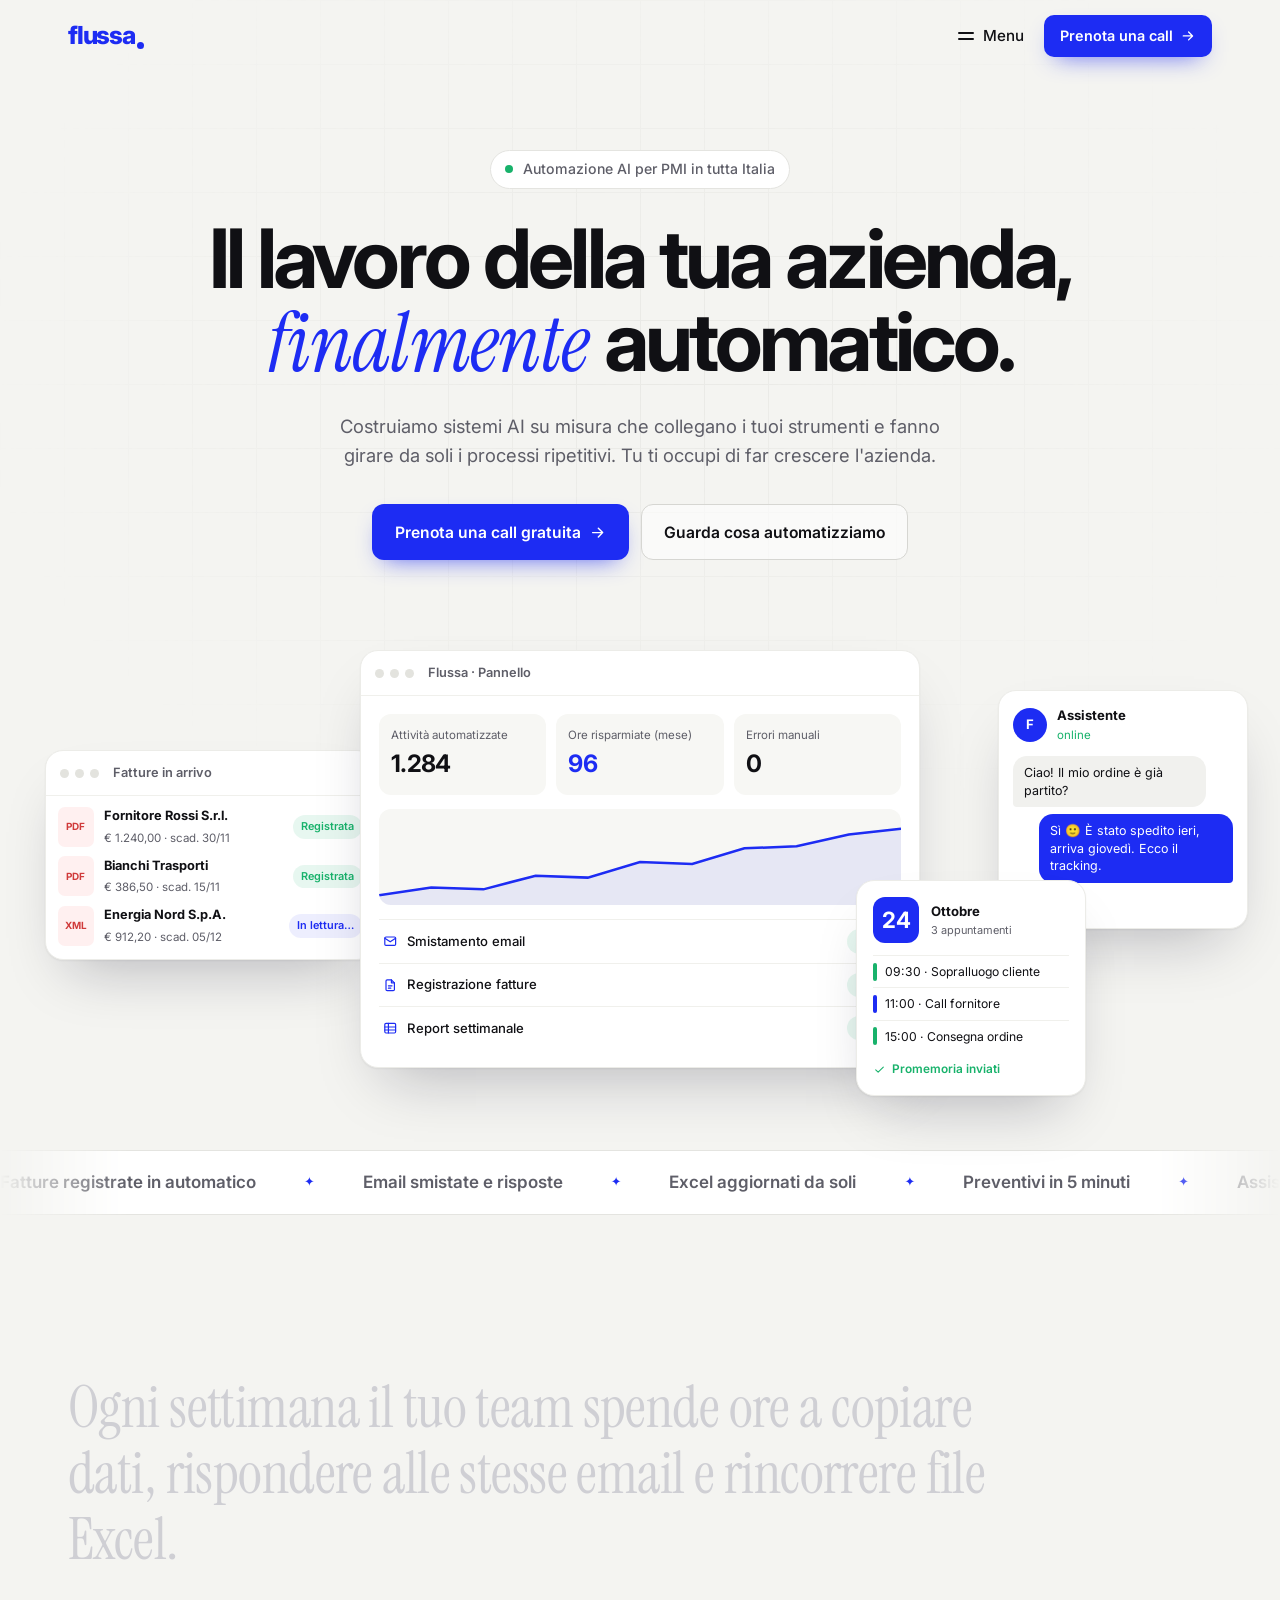
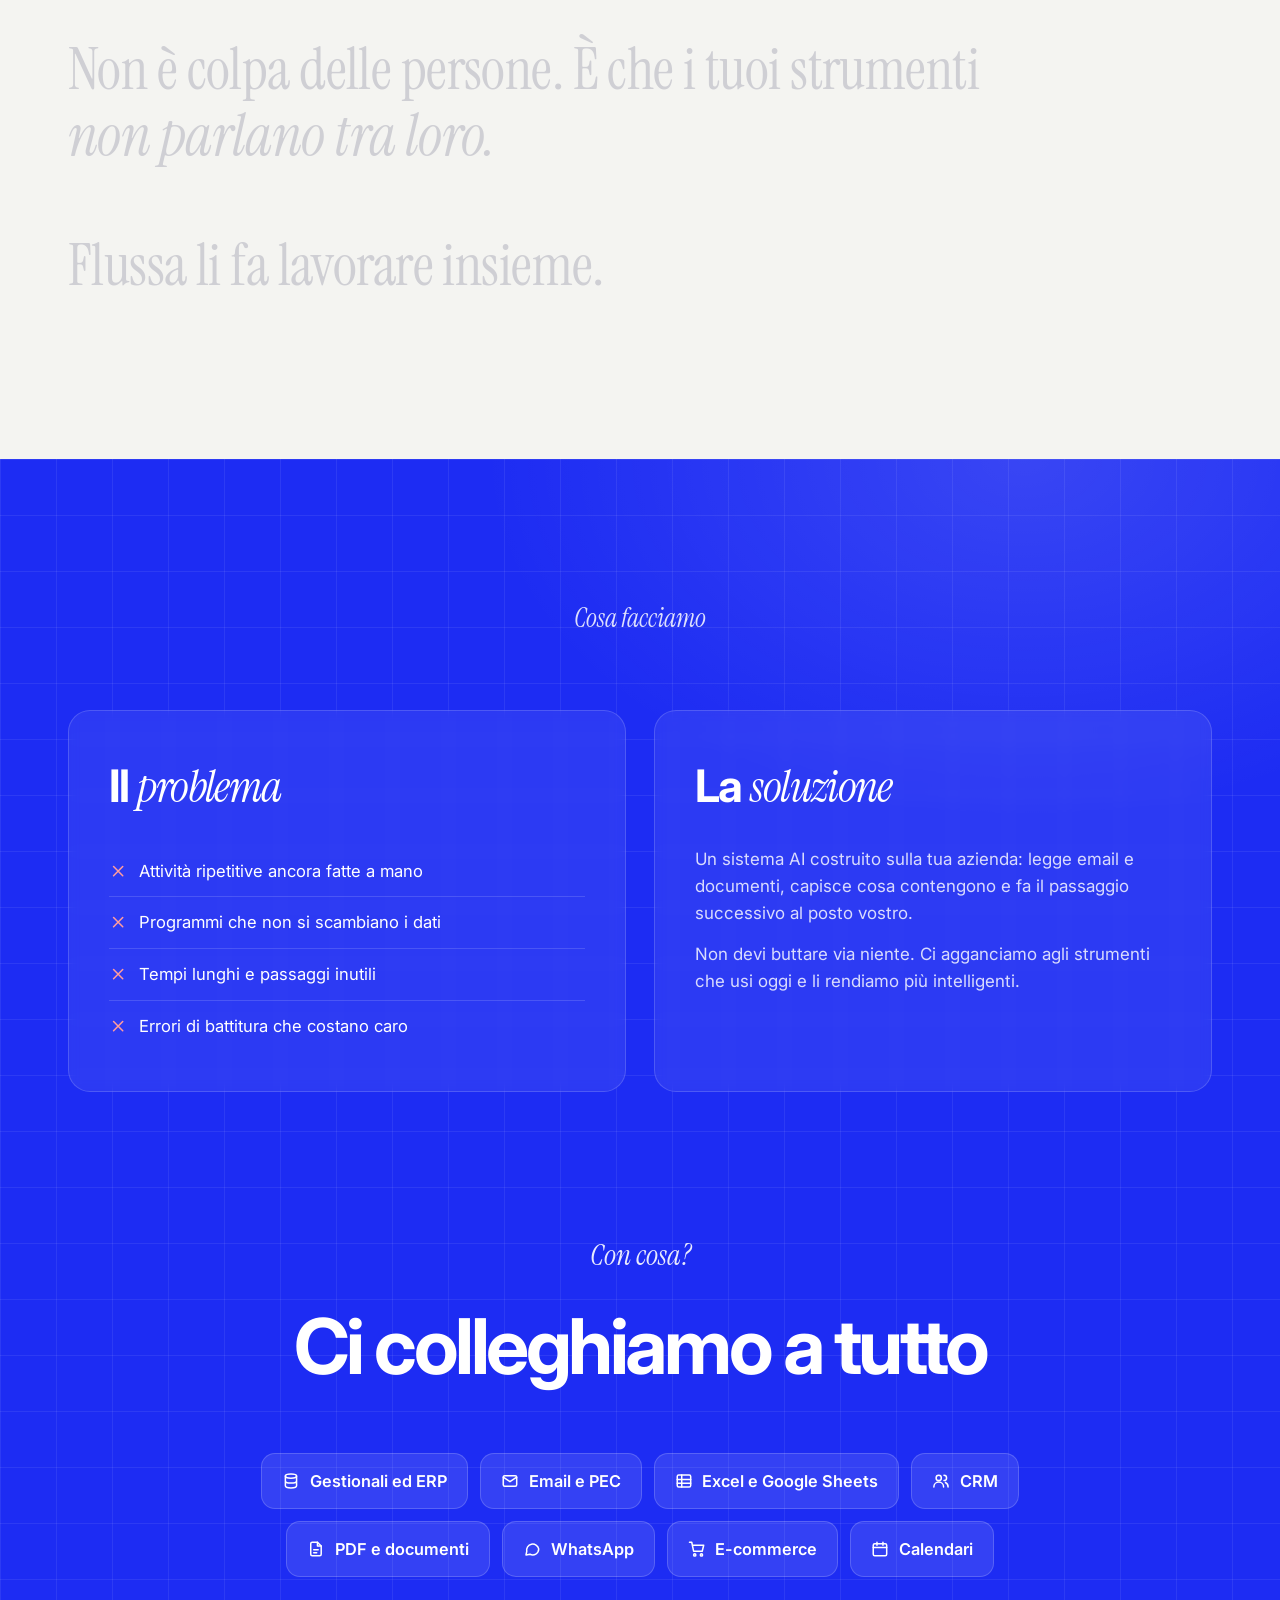
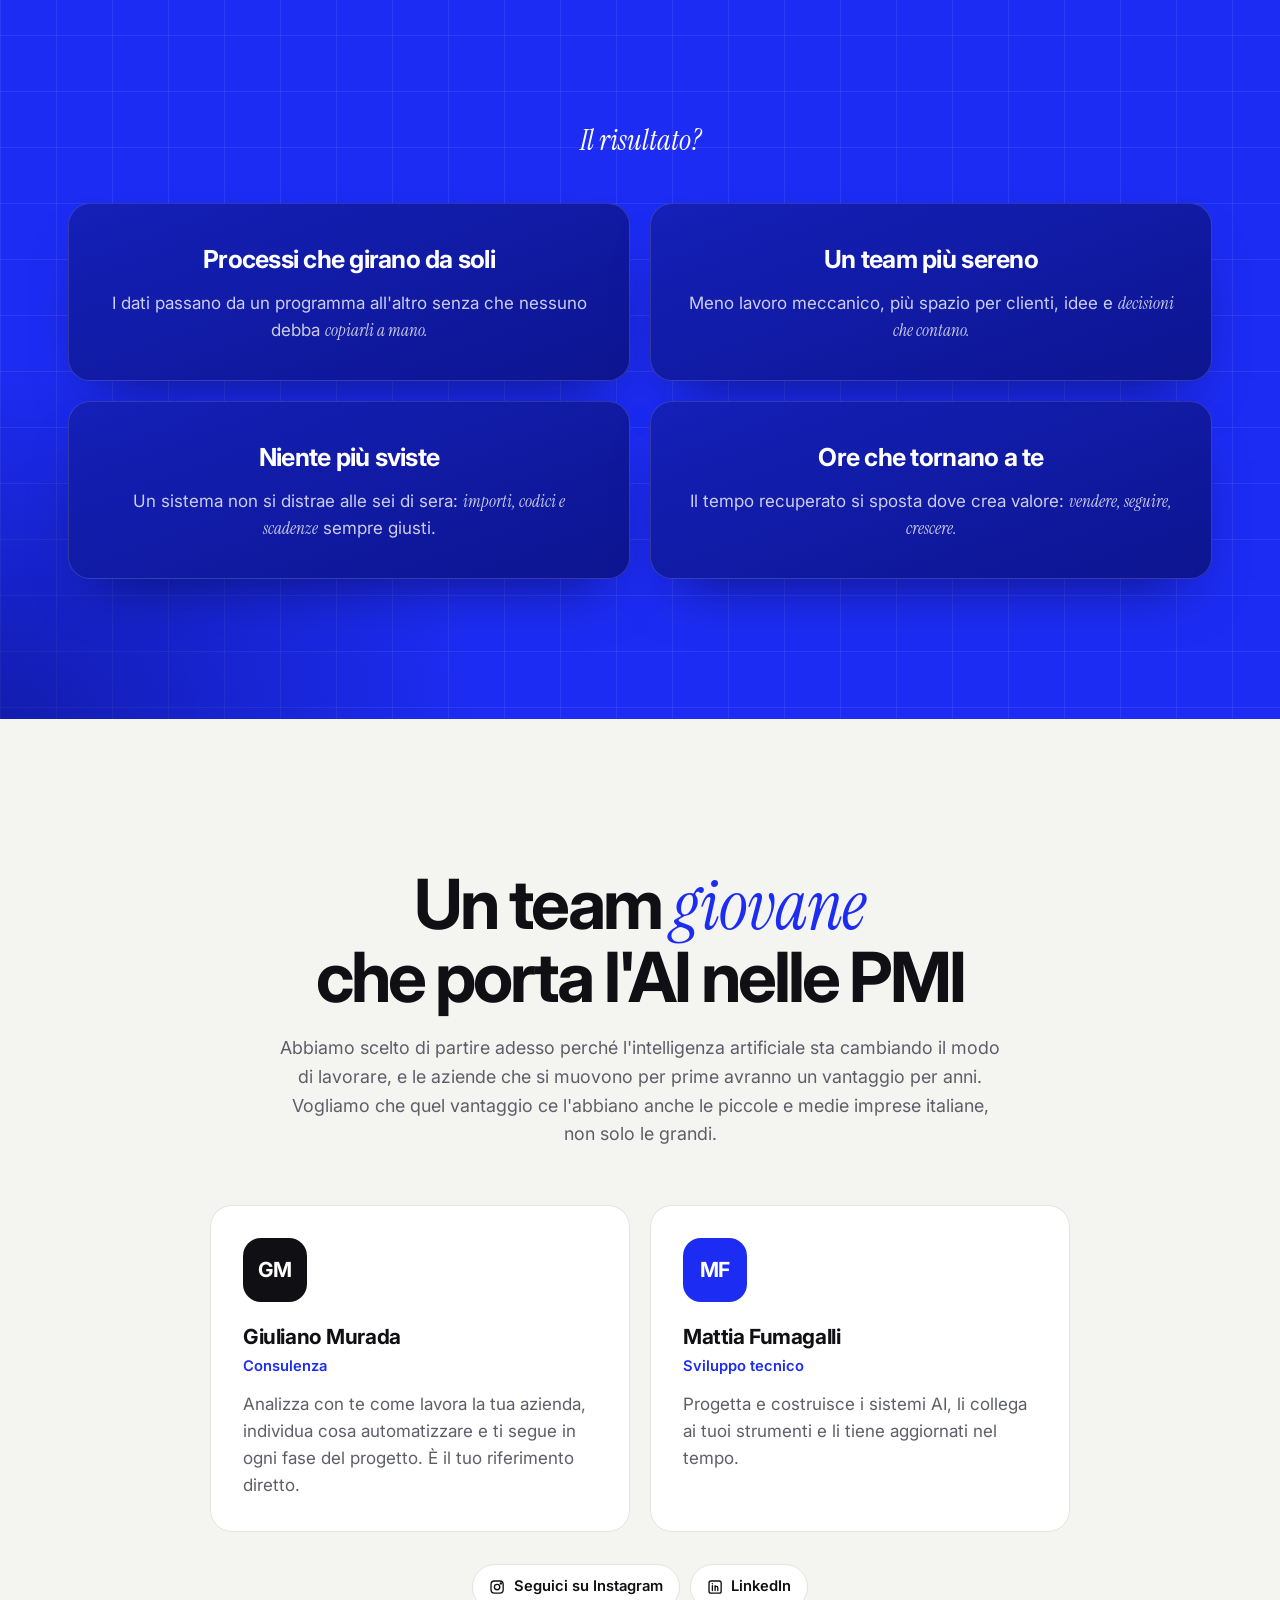
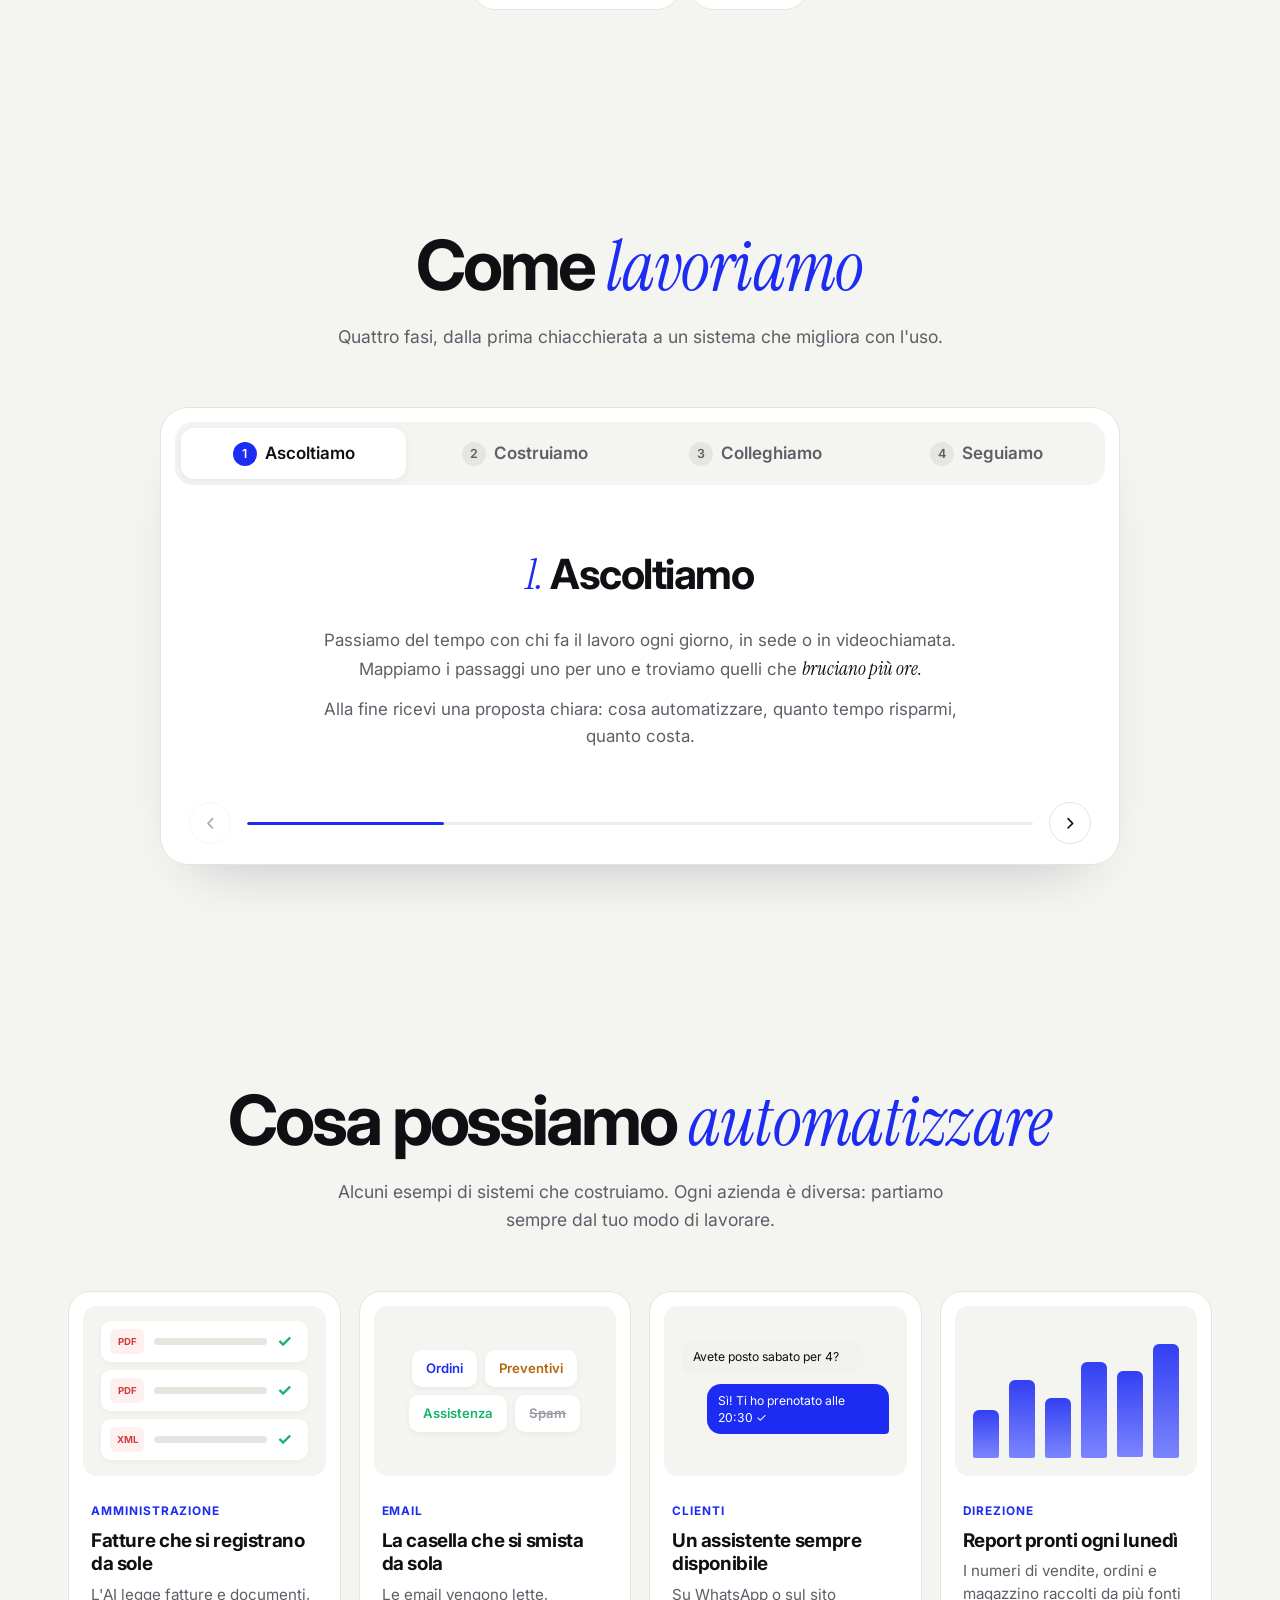
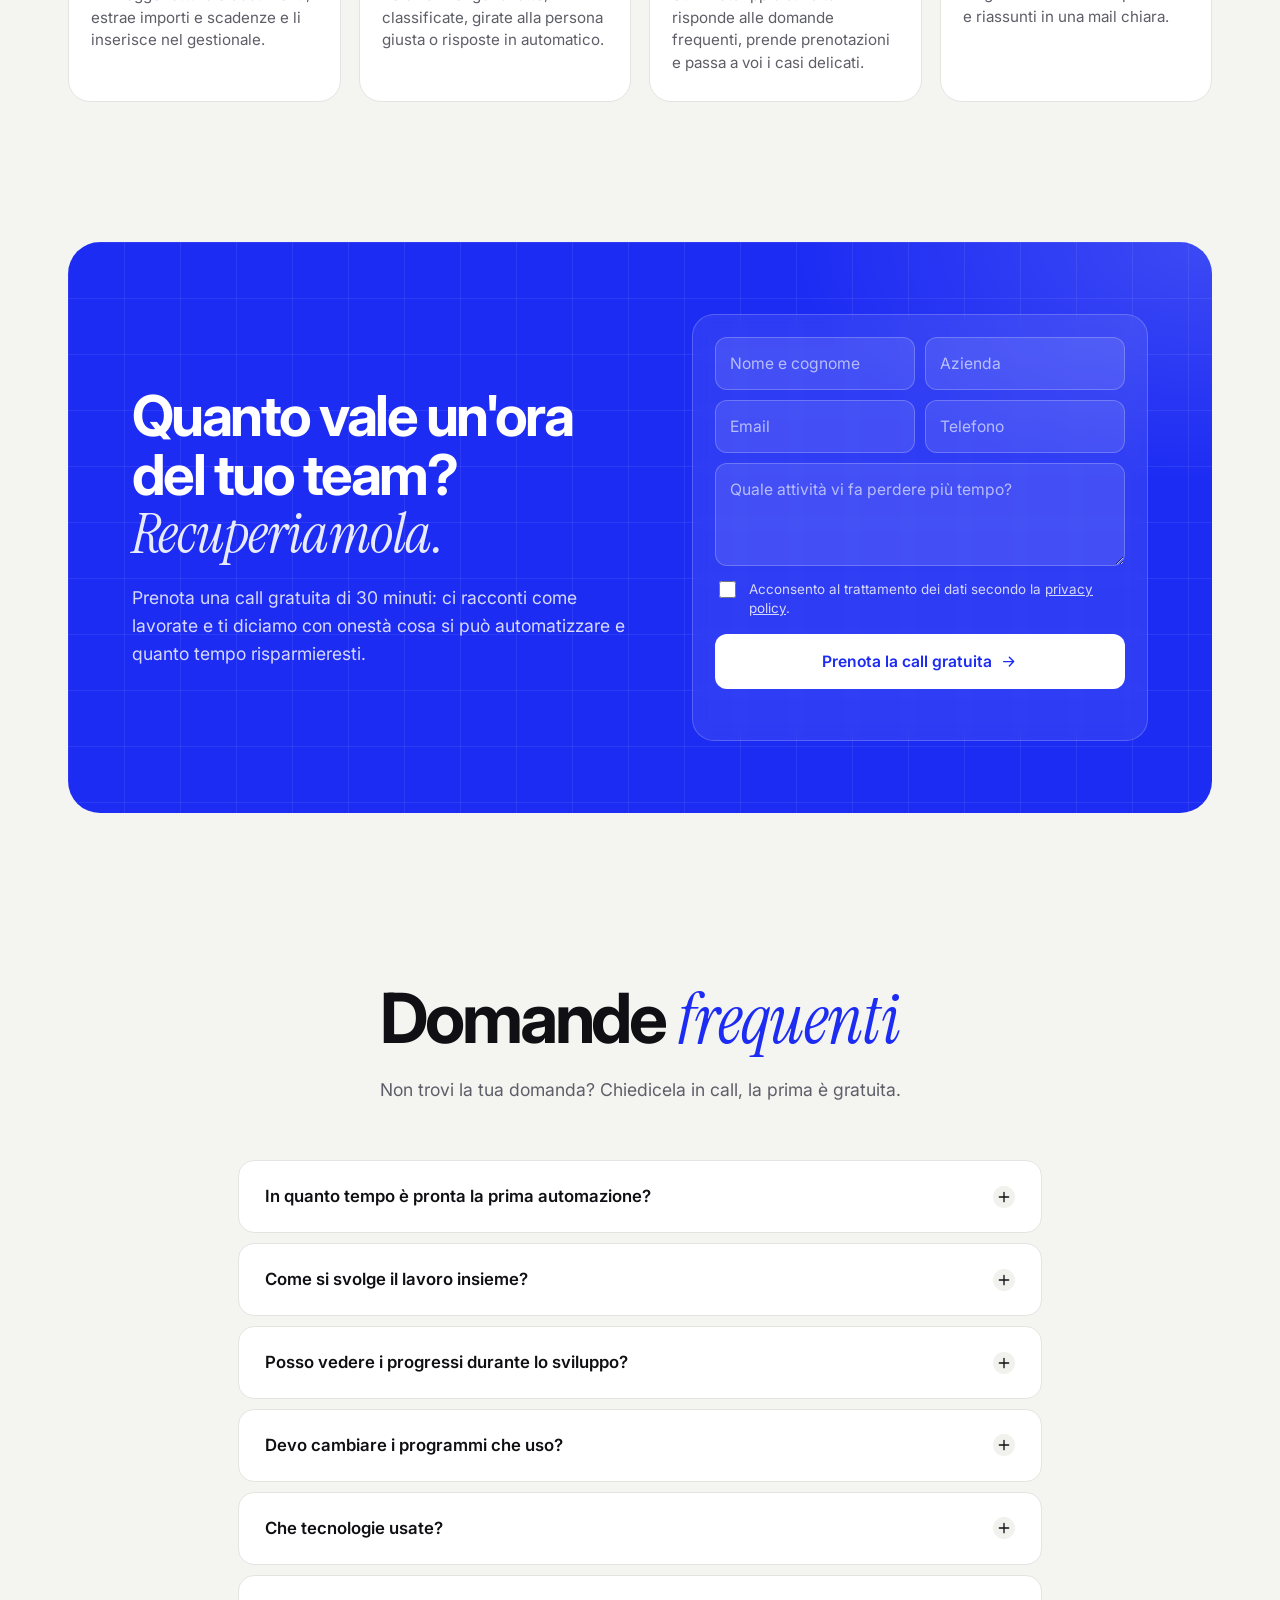
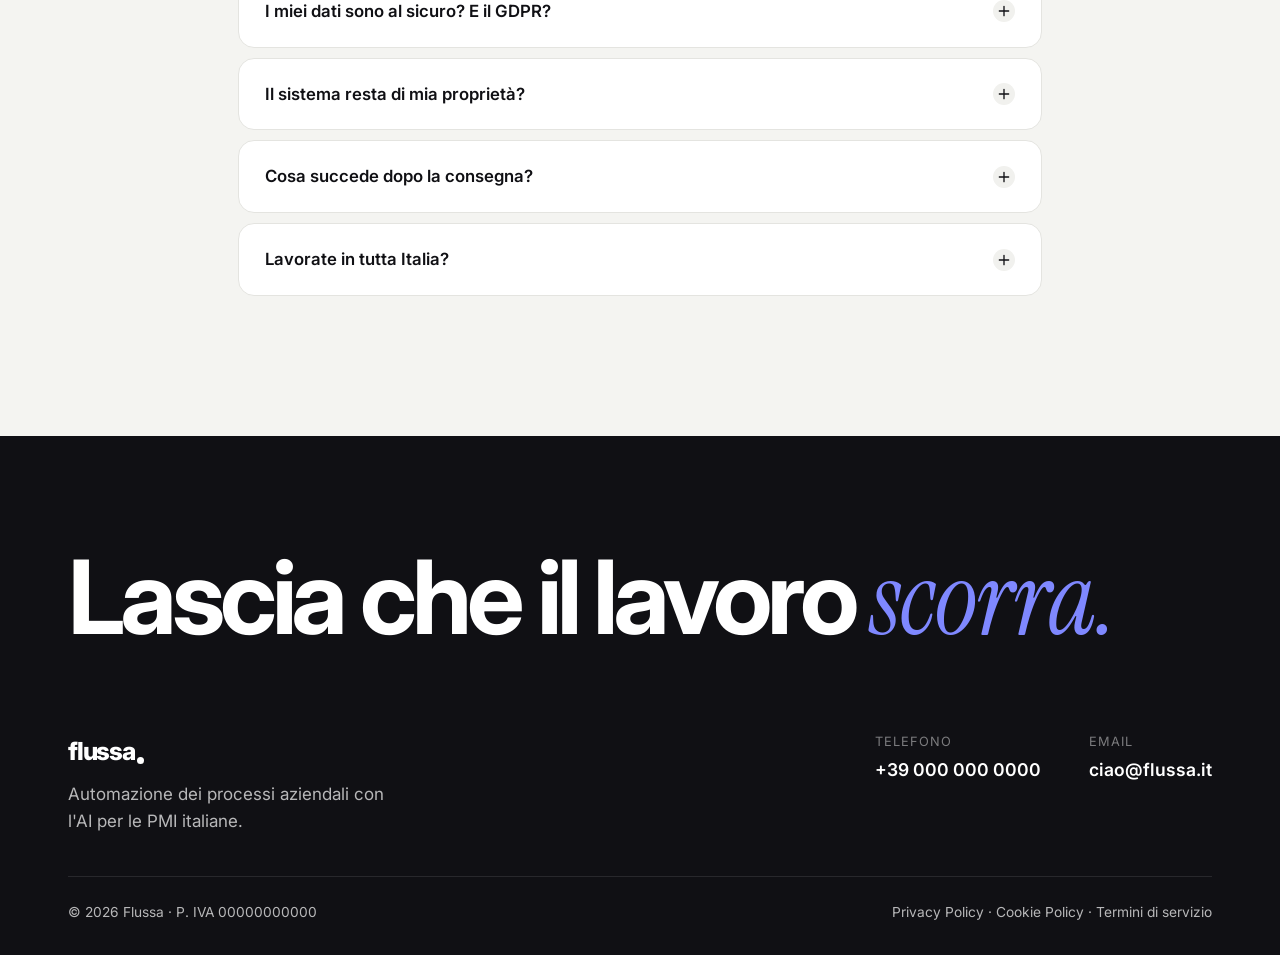
==== index.html @ a57793af "Landing page Flussa: automazione processi aziendali con l'AI per le PMI italiane Co-Authored-By: Cla" ====
<!DOCTYPE html>
<html lang="it">
<head>
  <meta charset="UTF-8">
  <meta name="viewport" content="width=device-width, initial-scale=1">
  <title>Flussa · Automazione dei processi aziendali con l'AI per le PMI italiane</title>
  <meta name="description" content="Flussa costruisce sistemi AI su misura che automatizzano email, fatture, documenti, Excel e gestionali. Ci integriamo con gli strumenti che usi già. Prenota una call gratuita di 30 minuti.">
  <link rel="canonical" href="https://m4ttifum4.github.io/flussa/">
  <meta name="theme-color" content="#1D2CF3">
  <meta property="og:type" content="website">
  <meta property="og:locale" content="it_IT">
  <meta property="og:site_name" content="Flussa">
  <meta property="og:title" content="Flussa · Il lavoro della tua azienda, finalmente automatico">
  <meta property="og:description" content="Sistemi AI su misura che collegano i tuoi strumenti e fanno girare da soli i processi ripetitivi.">
  <meta property="og:url" content="https://m4ttifum4.github.io/flussa/">
  <meta name="twitter:card" content="summary_large_image">
  <link rel="icon" href="favicon.svg" type="image/svg+xml">

  <link rel="preconnect" href="https://fonts.googleapis.com">
  <link rel="preconnect" href="https://fonts.gstatic.com" crossorigin>
  <link href="https://fonts.googleapis.com/css2?family=Inter:wght@400;500;600;700;800&family=Instrument+Serif:ital@0;1&display=swap" rel="stylesheet">
  <link rel="stylesheet" href="style.css">

  <script type="application/ld+json">
  {
    "@context": "https://schema.org",
    "@type": "ProfessionalService",
    "name": "Flussa",
    "url": "https://m4ttifum4.github.io/flussa/",
    "description": "Automazione dei processi aziendali e agenti AI su misura per piccole e medie imprese italiane.",
    "email": "ciao@flussa.it",
    "telephone": "+39 000 000 0000",
    "areaServed": {"@type": "Country", "name": "Italia"},
    "founder": [{"@type": "Person", "name": "Giuliano Murada", "jobTitle": "Consulenza"}, {"@type": "Person", "name": "Mattia Fumagalli", "jobTitle": "Sviluppo tecnico"}],
    "knowsAbout": ["Automazione processi aziendali", "Agenti AI", "Intelligenza artificiale per PMI", "Integrazione gestionali", "Automazione fatture"]
  }
  </script>
  <script type="application/ld+json">
  {
    "@context": "https://schema.org",
    "@type": "FAQPage",
    "mainEntity": [
      {"@type": "Question", "name": "In quanto tempo è pronta la prima automazione?", "acceptedAnswer": {"@type": "Answer", "text": "Per un singolo processo, come la registrazione delle fatture o lo smistamento delle email, di solito servono dalle 2 alle 4 settimane, test compresi."}},
      {"@type": "Question", "name": "Devo cambiare i programmi che uso?", "acceptedAnswer": {"@type": "Answer", "text": "No. Ci colleghiamo a gestionale, email, Excel, CRM e agli altri strumenti che usate già."}},
      {"@type": "Question", "name": "I miei dati sono al sicuro?", "acceptedAnswer": {"@type": "Answer", "text": "Lavoriamo nel rispetto del GDPR, con accessi limitati ai soli dati necessari e fornitori con server in Unione Europea quando possibile. Firmiamo un accordo sul trattamento dei dati."}},
      {"@type": "Question", "name": "Lavorate in tutta Italia?", "acceptedAnswer": {"@type": "Answer", "text": "Sì. Lavoriamo da remoto con aziende di tutta Italia e, quando serve, veniamo in sede per l'analisi iniziale."}}
    ]
  }
  </script>
</head>
<body>

  <!-- Icone -->
  <svg width="0" height="0" style="position:absolute" aria-hidden="true">
    <defs>
      <symbol id="i-arrow" viewBox="0 0 24 24"><path d="M5 12h14M13 6l6 6-6 6"/></symbol>
      <symbol id="i-left" viewBox="0 0 24 24"><path d="M15 6l-6 6 6 6"/></symbol>
      <symbol id="i-right" viewBox="0 0 24 24"><path d="M9 6l6 6-6 6"/></symbol>
      <symbol id="i-check" viewBox="0 0 24 24"><path d="m5 12.5 4.5 4.5L19 7.5"/></symbol>
      <symbol id="i-x" viewBox="0 0 24 24"><path d="M6 6l12 12M18 6 6 18"/></symbol>
      <symbol id="i-plus" viewBox="0 0 24 24"><path d="M12 5v14M5 12h14"/></symbol>
      <symbol id="i-db" viewBox="0 0 24 24"><ellipse cx="12" cy="5.5" rx="7.5" ry="2.8"/><path d="M4.5 5.5v13c0 1.5 3.4 2.8 7.5 2.8s7.5-1.3 7.5-2.8v-13M4.5 12c0 1.5 3.4 2.8 7.5 2.8s7.5-1.3 7.5-2.8"/></symbol>
      <symbol id="i-mail" viewBox="0 0 24 24"><rect x="3" y="5" width="18" height="14" rx="2"/><path d="m3 7 9 6 9-6"/></symbol>
      <symbol id="i-sheet" viewBox="0 0 24 24"><rect x="3" y="4" width="18" height="16" rx="2"/><path d="M3 10h18M3 15h18M9 4v16"/></symbol>
      <symbol id="i-users" viewBox="0 0 24 24"><circle cx="9" cy="8" r="3.5"/><path d="M2.5 20a6.5 6.5 0 0 1 13 0"/><path d="M16 4.5a3.5 3.5 0 0 1 0 7M18 14a6.5 6.5 0 0 1 3.5 6"/></symbol>
      <symbol id="i-file" viewBox="0 0 24 24"><path d="M14 3H7a2 2 0 0 0-2 2v14a2 2 0 0 0 2 2h10a2 2 0 0 0 2-2V8z"/><path d="M14 3v5h5M9 13h6M9 17h4"/></symbol>
      <symbol id="i-chat" viewBox="0 0 24 24"><path d="M21 12a8 8 0 0 1-11.6 7.1L4 20l1-4.6A8 8 0 1 1 21 12z"/></symbol>
      <symbol id="i-cart" viewBox="0 0 24 24"><circle cx="9" cy="20" r="1.5"/><circle cx="18" cy="20" r="1.5"/><path d="M2 3h3l2.5 12h11.5l2-8H6.2"/></symbol>
      <symbol id="i-cal" viewBox="0 0 24 24"><rect x="3" y="5" width="18" height="16" rx="2"/><path d="M3 10h18M8 3v4M16 3v4"/></symbol>
      <symbol id="i-spark" viewBox="0 0 24 24"><path d="M12 3l1.8 5.2L19 10l-5.2 1.8L12 17l-1.8-5.2L5 10l5.2-1.8z"/><path d="M19 15l.8 2.2L22 18l-2.2.8L19 21l-.8-2.2L16 18l2.2-.8z"/></symbol>
      <symbol id="i-insta" viewBox="0 0 24 24"><rect x="3" y="3" width="18" height="18" rx="5"/><circle cx="12" cy="12" r="4"/><circle cx="17.5" cy="6.5" r=".8"/></symbol>
      <symbol id="i-linkedin" viewBox="0 0 24 24"><rect x="3" y="3" width="18" height="18" rx="3"/><path d="M8 10v7M8 7v.01M12 17v-4a2 2 0 0 1 4 0v4M12 10v7"/></symbol>
    </defs>
  </svg>

  <!-- HEADER -->
  <header class="header" id="top">
    <div class="wrap header__in">
      <a href="#top" class="logo" aria-label="Flussa, torna all'inizio">flussa<span class="logo__dot"></span></a>
      <div class="header__actions">
        <button class="menu-btn" aria-expanded="false" aria-controls="menu"><span class="menu-btn__lines" aria-hidden="true"><i></i><i></i></span> Menu</button>
        <a href="#prenota" class="btn btn--blue btn--sm">Prenota una call <svg class="ic"><use href="#i-arrow"/></svg></a>
      </div>
    </div>
  </header>

  <!-- MENU OVERLAY -->
  <nav class="menu" id="menu" aria-label="Menu principale" hidden>
    <div class="wrap menu__in">
      <a href="#cosa-facciamo">Cosa facciamo</a>
      <a href="#team">Chi siamo</a>
      <a href="#metodo">Come lavoriamo</a>
      <a href="#casi">Esempi</a>
      <a href="#faq">Domande frequenti</a>
      <a href="#prenota" class="menu__cta">Prenota una call gratuita <svg class="ic"><use href="#i-arrow"/></svg></a>
    </div>
  </nav>

  <main>
    <!-- HERO -->
    <section class="hero">
      <div class="wrap hero__copy">
        <p class="hero__kicker"><span class="pulse"></span> Automazione AI per PMI in tutta Italia</p>
        <h1>Il lavoro della tua azienda,<br><em>finalmente</em> automatico.</h1>
        <p class="hero__lead">Costruiamo sistemi AI su misura che collegano i tuoi strumenti e fanno girare da soli i processi ripetitivi. Tu ti occupi di far crescere l'azienda.</p>
        <div class="hero__ctas">
          <a href="#prenota" class="btn btn--blue">Prenota una call gratuita <svg class="ic"><use href="#i-arrow"/></svg></a>
          <a href="#casi" class="btn btn--line">Guarda cosa automatizziamo</a>
        </div>
      </div>

      <!-- Mockup flottanti -->
      <div class="stage" aria-hidden="true">
        <div class="mock mock--invoice">
          <div class="mock__bar"><span></span><span></span><span></span><b>Fatture in arrivo</b></div>
          <div class="inv">
            <div class="inv__row"><span class="inv__doc">PDF</span><div><strong>Fornitore Rossi S.r.l.</strong><small>€ 1.240,00 · scad. 30/11</small></div><span class="tag tag--ok">Registrata</span></div>
            <div class="inv__row"><span class="inv__doc">PDF</span><div><strong>Bianchi Trasporti</strong><small>€ 386,50 · scad. 15/11</small></div><span class="tag tag--ok">Registrata</span></div>
            <div class="inv__row"><span class="inv__doc">XML</span><div><strong>Energia Nord S.p.A.</strong><small>€ 912,20 · scad. 05/12</small></div><span class="tag tag--run">In lettura…</span></div>
          </div>
        </div>

        <div class="mock mock--main">
          <div class="mock__bar"><span></span><span></span><span></span><b>Flussa · Pannello</b></div>
          <div class="dash">
            <div class="dash__kpis">
              <div><small>Attività automatizzate</small><strong data-count="1284">0</strong></div>
              <div><small>Ore risparmiate (mese)</small><strong class="kpi-blue" data-count="96">0</strong></div>
              <div><small>Errori manuali</small><strong>0</strong></div>
            </div>
            <div class="dash__chart">
              <svg viewBox="0 0 300 90" preserveAspectRatio="none"><path class="chart-area" d="M0 80 L30 72 L60 74 L90 60 L120 62 L150 46 L180 48 L210 32 L240 30 L270 18 L300 12 L300 90 L0 90Z"/><path class="chart-line" d="M0 80 L30 72 L60 74 L90 60 L120 62 L150 46 L180 48 L210 32 L240 30 L270 18 L300 12"/></svg>
            </div>
            <ul class="dash__flows">
              <li><svg class="ic"><use href="#i-mail"/></svg> Smistamento email <span class="on">attivo</span></li>
              <li><svg class="ic"><use href="#i-file"/></svg> Registrazione fatture <span class="on">attivo</span></li>
              <li><svg class="ic"><use href="#i-sheet"/></svg> Report settimanale <span class="on">attivo</span></li>
            </ul>
          </div>
        </div>

        <div class="mock mock--cal">
          <div class="cal__head"><span class="cal__day">24</span><div><b>Ottobre</b><small>3 appuntamenti</small></div></div>
          <div class="cal__item"><i></i>09:30 · Sopralluogo cliente</div>
          <div class="cal__item"><i class="b"></i>11:00 · Call fornitore</div>
          <div class="cal__item"><i></i>15:00 · Consegna ordine</div>
          <div class="cal__note"><svg class="ic"><use href="#i-check"/></svg> Promemoria inviati</div>
        </div>

        <div class="mock mock--chat">
          <div class="chat__head"><span class="chat__av">F</span><div><b>Assistente</b><small>online</small></div></div>
          <div class="bubble bubble--in">Ciao! Il mio ordine è già partito?</div>
          <div class="bubble bubble--out">Sì 🙂 È stato spedito ieri, arriva giovedì. Ecco il tracking.</div>
          <div class="typing"><i></i><i></i><i></i></div>
        </div>
      </div>

      <!-- Ticker casi d'uso -->
      <div class="ticker" aria-label="Esempi di automazioni">
        <div class="ticker__track">
          <span>Fatture registrate in automatico</span><span>Email smistate e risposte</span><span>Excel aggiornati da soli</span><span>Preventivi in 5 minuti</span><span>Assistente WhatsApp</span><span>Report pronti ogni lunedì</span><span>Ordini inseriti nel gestionale</span><span>Appuntamenti e promemoria</span>
          <span aria-hidden="true">Fatture registrate in automatico</span><span aria-hidden="true">Email smistate e risposte</span><span aria-hidden="true">Excel aggiornati da soli</span><span aria-hidden="true">Preventivi in 5 minuti</span><span aria-hidden="true">Assistente WhatsApp</span><span aria-hidden="true">Report pronti ogni lunedì</span><span aria-hidden="true">Ordini inseriti nel gestionale</span><span aria-hidden="true">Appuntamenti e promemoria</span>
        </div>
      </div>
    </section>

    <!-- MANIFESTO (testo che si rivela allo scroll) -->
    <section class="manifesto">
      <div class="wrap">
        <p class="reveal-text" data-reveal>
          Ogni settimana il tuo team spende ore a copiare dati, rispondere alle stesse email e rincorrere file Excel.
        </p>
        <p class="reveal-text" data-reveal>
          Non è colpa delle persone. È che i tuoi strumenti <em>non parlano tra loro.</em>
        </p>
        <p class="reveal-text reveal-text--blue" data-reveal>
          Flussa li fa lavorare insieme.
        </p>
      </div>
    </section>

    <!-- COSA FACCIAMO -->
    <section class="blue" id="cosa-facciamo">
      <div class="blue__grid" aria-hidden="true"></div>
      <svg class="thread" viewBox="0 0 200 2400" preserveAspectRatio="none" aria-hidden="true"><path id="thread-path" d="M100 0 C 20 200, 180 380, 100 600 S 20 1000, 100 1200 S 180 1600, 100 1800 S 30 2200, 100 2400"/></svg>
      <div class="wrap blue__in">
        <p class="blue__eyebrow">Cosa facciamo</p>

        <div class="pb">
          <div class="pb__col fade">
            <h2 class="pb__title">Il <em>problema</em></h2>
            <ul class="pb__list">
              <li><svg class="ic"><use href="#i-x"/></svg> Attività ripetitive ancora fatte a mano</li>
              <li><svg class="ic"><use href="#i-x"/></svg> Programmi che non si scambiano i dati</li>
              <li><svg class="ic"><use href="#i-x"/></svg> Tempi lunghi e passaggi inutili</li>
              <li><svg class="ic"><use href="#i-x"/></svg> Errori di battitura che costano caro</li>
            </ul>
          </div>
          <div class="pb__col fade">
            <h2 class="pb__title">La <em>soluzione</em></h2>
            <p>Un sistema AI costruito sulla tua azienda: legge email e documenti, capisce cosa contengono e fa il passaggio successivo al posto vostro.</p>
            <p>Non devi buttare via niente. Ci agganciamo agli strumenti che usi oggi e li rendiamo più intelligenti.</p>
          </div>
        </div>

        <div class="integr fade">
          <p class="integr__q"><em>Con cosa?</em></p>
          <h2 class="integr__title">Ci colleghiamo a tutto</h2>
          <ul class="integr__list">
            <li><svg class="ic"><use href="#i-db"/></svg> Gestionali ed ERP</li>
            <li><svg class="ic"><use href="#i-mail"/></svg> Email e PEC</li>
            <li><svg class="ic"><use href="#i-sheet"/></svg> Excel e Google Sheets</li>
            <li><svg class="ic"><use href="#i-users"/></svg> CRM</li>
            <li><svg class="ic"><use href="#i-file"/></svg> PDF e documenti</li>
            <li><svg class="ic"><use href="#i-chat"/></svg> WhatsApp</li>
            <li><svg class="ic"><use href="#i-cart"/></svg> E-commerce</li>
            <li><svg class="ic"><use href="#i-cal"/></svg> Calendari</li>
          </ul>
        </div>

        <div class="results">
          <p class="integr__q fade"><em>Il risultato?</em></p>
          <div class="results__grid">
            <article class="res fade">
              <h3>Processi che girano da soli</h3>
              <p>I dati passano da un programma all'altro senza che nessuno debba <em>copiarli a mano.</em></p>
            </article>
            <article class="res fade">
              <h3>Un team più sereno</h3>
              <p>Meno lavoro meccanico, più spazio per clienti, idee e <em>decisioni che contano.</em></p>
            </article>
            <article class="res fade">
              <h3>Niente più sviste</h3>
              <p>Un sistema non si distrae alle sei di sera: <em>importi, codici e scadenze</em> sempre giusti.</p>
            </article>
            <article class="res fade">
              <h3>Ore che tornano a te</h3>
              <p>Il tempo recuperato si sposta dove crea valore: <em>vendere, seguire, crescere.</em></p>
            </article>
          </div>
        </div>
      </div>
    </section>

    <!-- TEAM -->
    <section class="team" id="team">
      <div class="wrap">
        <h2 class="big-title fade">Un team <em>giovane</em><br>che porta l'AI nelle PMI</h2>
        <p class="team__lead fade">Abbiamo scelto di partire adesso perché l'intelligenza artificiale sta cambiando il modo di lavorare, e le aziende che si muovono per prime avranno un vantaggio per anni. Vogliamo che quel vantaggio ce l'abbiano anche le piccole e medie imprese italiane, non solo le grandi.</p>
        <div class="team__grid">
          <article class="person fade">
            <div class="person__av">GM</div>
            <h3>Giuliano Murada</h3>
            <p class="person__role">Consulenza</p>
            <p>Analizza con te come lavora la tua azienda, individua cosa automatizzare e ti segue in ogni fase del progetto. È il tuo riferimento diretto.</p>
          </article>
          <article class="person fade">
            <div class="person__av person__av--blue">MF</div>
            <h3>Mattia Fumagalli</h3>
            <p class="person__role">Sviluppo tecnico</p>
            <p>Progetta e costruisce i sistemi AI, li collega ai tuoi strumenti e li tiene aggiornati nel tempo.</p>
          </article>
        </div>
        <div class="team__social fade">
          <a href="#" class="chip"><svg class="ic"><use href="#i-insta"/></svg> Seguici su Instagram</a>
          <a href="#" class="chip"><svg class="ic"><use href="#i-linkedin"/></svg> LinkedIn</a>
        </div>
      </div>
    </section>

    <!-- METODO -->
    <section class="method" id="metodo">
      <div class="wrap">
        <h2 class="big-title fade">Come <em>lavoriamo</em></h2>
        <p class="sub fade">Quattro fasi, dalla prima chiacchierata a un sistema che migliora con l'uso.</p>

        <div class="stepper fade">
          <div class="stepper__tabs" role="tablist">
            <button role="tab" aria-selected="true" data-step="0"><span>1</span> Ascoltiamo</button>
            <button role="tab" aria-selected="false" data-step="1"><span>2</span> Costruiamo</button>
            <button role="tab" aria-selected="false" data-step="2"><span>3</span> Colleghiamo</button>
            <button role="tab" aria-selected="false" data-step="3"><span>4</span> Seguiamo</button>
          </div>
          <div class="stepper__panels">
            <div class="panel is-active" role="tabpanel">
              <h3><em>1.</em> Ascoltiamo</h3>
              <p>Passiamo del tempo con chi fa il lavoro ogni giorno, in sede o in videochiamata. Mappiamo i passaggi uno per uno e troviamo quelli che <em>bruciano più ore.</em></p>
              <p>Alla fine ricevi una proposta chiara: cosa automatizzare, quanto tempo risparmi, quanto costa.</p>
            </div>
            <div class="panel" role="tabpanel">
              <h3><em>2.</em> Costruiamo</h3>
              <p>Sviluppiamo la soluzione AI su misura per il tuo processo, partendo da quello che rende di più.</p>
              <p>Ti mostriamo i progressi mentre lavoriamo, così vedi <em>subito</em> come funzionerà.</p>
            </div>
            <div class="panel" role="tabpanel">
              <h3><em>3.</em> Colleghiamo</h3>
              <p>Integriamo il sistema con gestionale, email, fogli di calcolo e tutto ciò che usate già. Nessuno deve imparare un nuovo programma.</p>
              <p>Lo proviamo su casi reali e lo sistemiamo finché non funziona <em>esattamente</em> come serve.</p>
            </div>
            <div class="panel" role="tabpanel">
              <h3><em>4.</em> Seguiamo</h3>
              <p>Dopo la consegna restiamo con te: controlliamo che tutto giri, lo miglioriamo sui dati reali e ti proponiamo nuove automazioni quando sei pronto.</p>
              <p>L'AI cambia in fretta: stare al passo è <em>compito nostro</em>, non tuo.</p>
            </div>
          </div>
          <div class="stepper__nav">
            <button class="round" data-dir="-1" aria-label="Fase precedente"><svg class="ic"><use href="#i-left"/></svg></button>
            <div class="stepper__bar"><span></span></div>
            <button class="round" data-dir="1" aria-label="Fase successiva"><svg class="ic"><use href="#i-right"/></svg></button>
          </div>
        </div>
      </div>
    </section>

    <!-- CASI -->
    <section class="cases" id="casi">
      <div class="wrap">
        <h2 class="big-title fade">Cosa possiamo <em>automatizzare</em></h2>
        <p class="sub fade">Alcuni esempi di sistemi che costruiamo. Ogni azienda è diversa: partiamo sempre dal tuo modo di lavorare.</p>
        <div class="cases__grid">
          <article class="case fade">
            <div class="case__vis case__vis--inv">
              <div class="mini-row"><b>PDF</b><span></span><em>✓</em></div>
              <div class="mini-row"><b>PDF</b><span></span><em>✓</em></div>
              <div class="mini-row"><b>XML</b><span></span><em>✓</em></div>
            </div>
            <span class="case__cat">Amministrazione</span>
            <h3>Fatture che si registrano da sole</h3>
            <p>L'AI legge fatture e documenti, estrae importi e scadenze e li inserisce nel gestionale.</p>
          </article>
          <article class="case fade">
            <div class="case__vis case__vis--mail">
              <div class="mail-tag a">Ordini</div><div class="mail-tag b">Preventivi</div><div class="mail-tag c">Assistenza</div><div class="mail-tag d">Spam</div>
            </div>
            <span class="case__cat">Email</span>
            <h3>La casella che si smista da sola</h3>
            <p>Le email vengono lette, classificate, girate alla persona giusta o risposte in automatico.</p>
          </article>
          <article class="case fade">
            <div class="case__vis case__vis--chat">
              <div class="bubble bubble--in sm">Avete posto sabato per 4?</div>
              <div class="bubble bubble--out sm">Sì! Ti ho prenotato alle 20:30 ✓</div>
            </div>
            <span class="case__cat">Clienti</span>
            <h3>Un assistente sempre disponibile</h3>
            <p>Su WhatsApp o sul sito risponde alle domande frequenti, prende prenotazioni e passa a voi i casi delicati.</p>
          </article>
          <article class="case fade">
            <div class="case__vis case__vis--rep">
              <div class="bars"><i style="--h:40%"></i><i style="--h:65%"></i><i style="--h:50%"></i><i style="--h:80%"></i><i style="--h:72%"></i><i style="--h:95%"></i></div>
            </div>
            <span class="case__cat">Direzione</span>
            <h3>Report pronti ogni lunedì</h3>
            <p>I numeri di vendite, ordini e magazzino raccolti da più fonti e riassunti in una mail chiara.</p>
          </article>
        </div>
      </div>
    </section>

    <!-- CTA -->
    <section class="cta-sec" id="prenota">
      <div class="wrap">
        <div class="cta">
          <div class="blue__grid" aria-hidden="true"></div>
          <div class="cta__copy">
            <h2>Quanto vale un'ora<br>del tuo team? <em>Recuperiamola.</em></h2>
            <p>Prenota una call gratuita di 30 minuti: ci racconti come lavorate e ti diciamo con onestà cosa si può automatizzare e quanto tempo risparmieresti.</p>
          </div>
          <form class="cta__form" id="lead-form" action="" method="POST" novalidate>
            <div class="row">
              <input name="nome" type="text" placeholder="Nome e cognome" autocomplete="name" required aria-label="Nome e cognome">
              <input name="azienda" type="text" placeholder="Azienda" autocomplete="organization" aria-label="Azienda">
            </div>
            <div class="row">
              <input name="email" type="email" placeholder="Email" autocomplete="email" required aria-label="Email">
              <input name="telefono" type="tel" placeholder="Telefono" autocomplete="tel" aria-label="Telefono">
            </div>
            <textarea name="messaggio" rows="3" placeholder="Quale attività vi fa perdere più tempo?" aria-label="Quale attività vi fa perdere più tempo?"></textarea>
            <label class="consent"><input type="checkbox" name="privacy" required> <span>Acconsento al trattamento dei dati secondo la <a href="#">privacy policy</a>.</span></label>
            <button type="submit" class="btn btn--white">Prenota la call gratuita <svg class="ic"><use href="#i-arrow"/></svg></button>
            <p class="form-msg" id="form-msg" role="status" aria-live="polite"></p>
          </form>
        </div>
      </div>
    </section>

    <!-- FAQ -->
    <section class="faq" id="faq">
      <div class="wrap wrap--narrow">
        <h2 class="big-title fade">Domande <em>frequenti</em></h2>
        <p class="sub fade">Non trovi la tua domanda? Chiedicela in call, la prima è gratuita.</p>
        <div class="faq__list fade">
          <details><summary>In quanto tempo è pronta la prima automazione?<svg class="ic"><use href="#i-plus"/></svg></summary><p>Per un singolo processo, come la registrazione delle fatture o lo smistamento delle email, di solito servono dalle 2 alle 4 settimane, test compresi. Progetti più ampi vengono divisi in fasi, così inizi a risparmiare tempo subito.</p></details>
          <details><summary>Come si svolge il lavoro insieme?<svg class="ic"><use href="#i-plus"/></svg></summary><p>Una prima call gratuita, poi un'analisi del processo con le persone che lo svolgono. Ricevi una proposta con costi e tempi chiari e, se la approvi, partiamo con lo sviluppo.</p></details>
          <details><summary>Posso vedere i progressi durante lo sviluppo?<svg class="ic"><use href="#i-plus"/></svg></summary><p>Sì. Ti mostriamo il sistema mentre lo costruiamo e raccogliamo i tuoi commenti a ogni passaggio. Niente sorprese alla consegna.</p></details>
          <details><summary>Devo cambiare i programmi che uso?<svg class="ic"><use href="#i-plus"/></svg></summary><p>No. Ci colleghiamo a gestionale, email, Excel, CRM e agli altri strumenti che usate già. Se un programma non permette collegamenti diretti, troviamo comunque un modo per scambiare i dati.</p></details>
          <details><summary>Che tecnologie usate?<svg class="ic"><use href="#i-plus"/></svg></summary><p>Usiamo i modelli di intelligenza artificiale più affidabili sul mercato, insieme a strumenti di automazione e integrazione consolidati. Scegliamo di volta in volta quello che dà il miglior rapporto tra risultato, costo e sicurezza per il tuo caso.</p></details>
          <details><summary>I miei dati sono al sicuro? E il GDPR?<svg class="ic"><use href="#i-plus"/></svg></summary><p>Lavoriamo nel rispetto del GDPR: accessi limitati ai soli dati necessari, fornitori con server in Unione Europea quando possibile e un accordo scritto sul trattamento dei dati. Le operazioni delicate possono sempre richiedere la tua approvazione.</p></details>
          <details><summary>Il sistema resta di mia proprietà?<svg class="ic"><use href="#i-plus"/></svg></summary><p>Sì, il sistema costruito per la tua azienda è tuo. Ti consegniamo accessi e documentazione, così non dipendi da noi per sempre.</p></details>
          <details><summary>Cosa succede dopo la consegna?<svg class="ic"><use href="#i-plus"/></svg></summary><p>Offriamo assistenza e manutenzione: controlliamo che tutto funzioni, interveniamo se qualcosa cambia nei tuoi programmi e miglioriamo il sistema nel tempo.</p></details>
          <details><summary>Lavorate in tutta Italia?<svg class="ic"><use href="#i-plus"/></svg></summary><p>Sì. Lavoriamo da remoto con aziende di tutta Italia e, quando serve, veniamo in sede per l'analisi iniziale.</p></details>
        </div>
      </div>
    </section>
  </main>

  <!-- FOOTER -->
  <footer class="footer">
    <div class="wrap">
      <p class="footer__big">Lascia che il lavoro <em>scorra.</em></p>
      <div class="footer__row">
        <div>
          <a href="#top" class="logo logo--light">flussa<span class="logo__dot"></span></a>
          <p class="footer__claim">Automazione dei processi aziendali con l'AI per le PMI italiane.</p>
        </div>
        <div class="footer__contacts">
          <p><span>Telefono</span><a href="tel:+390000000000">+39 000 000 0000</a></p>
          <p><span>Email</span><a href="mailto:ciao@flussa.it">ciao@flussa.it</a></p>
        </div>
      </div>
      <div class="footer__bottom">
        <p>© <span id="year">2026</span> Flussa · P. IVA 00000000000</p>
        <p><a href="#">Privacy Policy</a> · <a href="#">Cookie Policy</a> · <a href="#">Termini di servizio</a></p>
      </div>
    </div>
  </footer>

  <!-- Notifica -->
  <aside class="toast" id="toast" role="dialog" aria-label="Messaggio dal team Flussa" hidden>
    <span class="toast__av">f<i></i></span>
    <div class="toast__body">
      <strong>Team Flussa</strong>
      <p>In 30 minuti ti mostriamo cosa puoi automatizzare nella tua azienda.</p>
    </div>
    <div class="toast__actions">
      <button class="toast__close" aria-label="Chiudi la notifica"><svg class="ic"><use href="#i-x"/></svg></button>
      <a href="#prenota" class="toast__go" aria-label="Prenota una call"><svg class="ic"><use href="#i-check"/></svg></a>
    </div>
  </aside>

  <script src="main.js" defer></script>
</body>
</html>
---- style.css ----
/* Flussa — landing page */
:root {
  --bg: #F4F4F1;
  --card: #FFFFFF;
  --ink: #101014;
  --muted: #5E5E68;
  --soft: #B9B9C0;
  --line: #E4E4E0;
  --blue: #1D2CF3;
  --blue-d: #1420B8;
  --blue-dd: #0D1590;
  --green: #18B26B;
  --radius: 22px;
  --serif: "Instrument Serif", Georgia, serif;
  --sans: "Inter", system-ui, -apple-system, "Segoe UI", sans-serif;
  --wrap: 1200px;
}

*, *::before, *::after { box-sizing: border-box; }
html { scroll-behavior: smooth; scroll-padding-top: 80px; -webkit-text-size-adjust: 100%; }
body { margin: 0; font-family: var(--sans); font-size: 17px; line-height: 1.6; color: var(--ink); background: var(--bg); -webkit-font-smoothing: antialiased; overflow-x: hidden; }
h1, h2, h3, p { margin: 0; }
a { color: inherit; }
ul { list-style: none; margin: 0; padding: 0; }
button { font: inherit; color: inherit; }
em { font-family: var(--serif); font-style: italic; font-weight: 400; }
.ic { width: 1.1em; height: 1.1em; fill: none; stroke: currentColor; stroke-width: 2; stroke-linecap: round; stroke-linejoin: round; flex-shrink: 0; }
.wrap { width: 100%; max-width: var(--wrap); margin: 0 auto; padding: 0 28px; }
.wrap--narrow { max-width: 860px; }
:focus-visible { outline: 3px solid var(--blue); outline-offset: 3px; border-radius: 8px; }

/* ---------- Bottoni ---------- */
.btn { display: inline-flex; align-items: center; justify-content: center; gap: .5em; font-weight: 600; font-size: .98rem; padding: .9em 1.4em; border-radius: 12px; text-decoration: none; border: 1.5px solid transparent; cursor: pointer; transition: transform .2s, background .2s, box-shadow .2s, border-color .2s; white-space: nowrap; }
.btn .ic { transition: transform .2s; }
.btn:hover .ic { transform: translateX(3px); }
.btn--blue { background: var(--blue); color: #fff; box-shadow: 0 10px 24px -12px rgba(29,44,243,.8); }
.btn--blue:hover { background: var(--blue-d); transform: translateY(-1px); }
.btn--line { border-color: #D6D6D2; background: rgba(255,255,255,.6); }
.btn--line:hover { border-color: var(--ink); }
.btn--white { background: #fff; color: var(--blue); width: 100%; }
.btn--white:hover { background: #EEF0FF; }
.btn--sm { padding: .62em 1.05em; font-size: .9rem; border-radius: 10px; }

/* ---------- Header ---------- */
.header { position: fixed; inset: 0 0 auto; z-index: 50; transition: background .3s, box-shadow .3s; }
.header.is-scrolled { background: rgba(244,244,241,.82); backdrop-filter: blur(14px); -webkit-backdrop-filter: blur(14px); box-shadow: 0 1px 0 var(--line); }
.header__in { height: 72px; display: flex; align-items: center; justify-content: space-between; }
.logo { font-weight: 800; font-size: 1.55rem; letter-spacing: -.05em; color: var(--blue); text-decoration: none; display: inline-flex; align-items: flex-end; }
.logo__dot { width: 7px; height: 7px; border-radius: 50%; background: var(--blue); margin: 0 0 7px 2px; }
.logo--light { color: #fff; }
.logo--light .logo__dot { background: #fff; }
.header__actions { display: flex; align-items: center; gap: 14px; }
.menu-btn { display: inline-flex; align-items: center; gap: 9px; background: none; border: 0; cursor: pointer; font-weight: 500; font-size: .95rem; padding: 8px 6px; }
.menu-btn__lines { display: inline-flex; flex-direction: column; gap: 4px; width: 16px; }
.menu-btn__lines i { height: 1.8px; background: currentColor; border-radius: 2px; transition: transform .3s; }
.menu-btn[aria-expanded="true"] .menu-btn__lines i:first-child { transform: translateY(3px) rotate(45deg); }
.menu-btn[aria-expanded="true"] .menu-btn__lines i:last-child { transform: translateY(-3px) rotate(-45deg); }

.menu { position: fixed; inset: 72px 0 auto; z-index: 49; background: rgba(244,244,241,.97); backdrop-filter: blur(14px); border-bottom: 1px solid var(--line); padding: 20px 0 36px; animation: menuIn .3s ease; }
.menu__in { display: flex; flex-direction: column; }
.menu a { font-size: clamp(1.5rem, 3vw, 2.2rem); font-weight: 700; letter-spacing: -.03em; text-decoration: none; padding: 10px 0; border-bottom: 1px solid var(--line); transition: color .2s, padding .2s; }
.menu a:hover { color: var(--blue); padding-left: 8px; }
.menu .menu__cta { color: var(--blue); border: 0; display: inline-flex; align-items: center; gap: 10px; margin-top: 12px; font-size: 1.2rem; }
@keyframes menuIn { from { opacity: 0; transform: translateY(-8px); } }

/* ---------- Hero ---------- */
.hero { padding: 150px 0 0; text-align: center; overflow: hidden; position: relative; }
.hero::before { content: ""; position: absolute; inset: 0; background-image: linear-gradient(var(--line) 1px, transparent 1px), linear-gradient(90deg, var(--line) 1px, transparent 1px); background-size: 64px 64px; mask-image: radial-gradient(ellipse 70% 55% at 50% 30%, #000 0%, transparent 75%); -webkit-mask-image: radial-gradient(ellipse 70% 55% at 50% 30%, #000 0%, transparent 75%); opacity: .7; pointer-events: none; }
.hero__copy { position: relative; }
.hero__kicker { display: inline-flex; align-items: center; gap: 10px; font-size: .88rem; font-weight: 500; color: var(--muted); background: #fff; border: 1px solid var(--line); padding: 7px 14px; border-radius: 99px; margin-bottom: 28px; }
.pulse { width: 8px; height: 8px; border-radius: 50%; background: var(--green); box-shadow: 0 0 0 0 rgba(24,178,107,.5); animation: pulse 2s infinite; }
@keyframes pulse { 70% { box-shadow: 0 0 0 9px rgba(24,178,107,0); } 100% { box-shadow: 0 0 0 0 rgba(24,178,107,0); } }
.hero h1 { font-size: clamp(2.5rem, 6.4vw, 5.2rem); line-height: 1.02; letter-spacing: -.045em; font-weight: 700; margin-bottom: 26px; }
.hero h1 em, .big-title em, .cta h2 em, .footer__big em { color: var(--blue); letter-spacing: -.01em; }
.hero__lead { font-size: 1.15rem; color: var(--muted); max-width: 640px; margin: 0 auto 34px; }
.hero__ctas { display: flex; gap: 12px; justify-content: center; flex-wrap: wrap; }

/* Mockup */
.stage { position: relative; height: 520px; margin: 70px auto 0; max-width: 1240px; }
.mock { position: absolute; background: var(--card); border-radius: 18px; box-shadow: 0 1px 2px rgba(0,0,0,.05), 0 30px 60px -24px rgba(16,16,40,.28); border: 1px solid #ECECE8; text-align: left; font-size: .82rem; animation: float 7s ease-in-out infinite; }
.mock__bar { display: flex; align-items: center; gap: 6px; padding: 12px 14px; border-bottom: 1px solid #F0F0EC; }
.mock__bar span { width: 9px; height: 9px; border-radius: 50%; background: #E3E3DE; }
.mock__bar b { margin-left: 8px; font-weight: 600; font-size: .8rem; color: var(--muted); }
@keyframes float { 0%, 100% { transform: translateY(0) rotate(var(--r, 0deg)); } 50% { transform: translateY(-12px) rotate(var(--r, 0deg)); } }

.mock--main { left: 50%; top: 20px; width: 560px; margin-left: -280px; z-index: 3; animation-delay: -1s; }
.dash { padding: 18px; }
.dash__kpis { display: grid; grid-template-columns: repeat(3, 1fr); gap: 10px; margin-bottom: 14px; }
.dash__kpis div { background: #F7F7F4; border-radius: 12px; padding: 12px; }
.dash__kpis small { display: block; color: var(--muted); font-size: .72rem; }
.dash__kpis strong { font-size: 1.5rem; letter-spacing: -.03em; }
.dash__kpis .kpi-blue { color: var(--blue); }
.dash__chart { height: 96px; background: #F7F7F4; border-radius: 12px; padding: 8px 0 0; overflow: hidden; margin-bottom: 14px; }
.dash__chart svg { width: 100%; height: 100%; }
.chart-line { fill: none; stroke: var(--blue); stroke-width: 2.5; stroke-dasharray: 600; stroke-dashoffset: 600; animation: draw 2.4s .4s ease forwards; vector-effect: non-scaling-stroke; }
.chart-area { fill: rgba(29,44,243,.08); }
@keyframes draw { to { stroke-dashoffset: 0; } }
.dash__flows li { display: flex; align-items: center; gap: 10px; padding: 9px 4px; border-top: 1px solid #F0F0EC; font-weight: 500; }
.dash__flows .ic { color: var(--blue); }
.dash__flows .on { margin-left: auto; font-size: .72rem; font-weight: 600; color: var(--green); background: rgba(24,178,107,.1); padding: 3px 9px; border-radius: 99px; }

.mock--invoice { left: 2%; top: 120px; width: 330px; --r: -5deg; z-index: 2; animation-delay: -3s; }
.inv { padding: 10px 12px 12px; display: flex; flex-direction: column; gap: 8px; }
.inv__row { display: grid; grid-template-columns: 36px 1fr auto; gap: 10px; align-items: center; }
.inv__doc { width: 36px; height: 40px; border-radius: 7px; background: #FFF0F0; color: #D03A3A; font-size: .62rem; font-weight: 700; display: grid; place-items: center; }
.inv__row strong { display: block; font-size: .8rem; }
.inv__row small { color: var(--muted); font-size: .72rem; }
.tag { font-size: .68rem; font-weight: 600; padding: 3px 8px; border-radius: 99px; white-space: nowrap; }
.tag--ok { background: rgba(24,178,107,.1); color: var(--green); }
.tag--run { background: rgba(29,44,243,.08); color: var(--blue); }

.mock--cal { right: 14%; top: 250px; width: 230px; padding: 16px; z-index: 4; --r: 3deg; animation-delay: -5s; }
.cal__head { display: flex; align-items: center; gap: 12px; margin-bottom: 12px; }
.cal__day { width: 46px; height: 46px; border-radius: 12px; background: var(--blue); color: #fff; font-size: 1.4rem; font-weight: 700; display: grid; place-items: center; }
.cal__head small { display: block; color: var(--muted); }
.cal__item { display: flex; align-items: center; gap: 8px; padding: 6px 0; font-size: .76rem; border-top: 1px solid #F0F0EC; }
.cal__item i { width: 4px; height: 18px; border-radius: 2px; background: var(--green); }
.cal__item i.b { background: var(--blue); }
.cal__note { margin-top: 8px; display: flex; align-items: center; gap: 6px; font-size: .74rem; font-weight: 600; color: var(--green); }

.mock--chat { right: 1%; top: 60px; width: 250px; padding: 14px; background: #fff; --r: 5deg; z-index: 2; animation-delay: -2s; }
.chat__head { display: flex; align-items: center; gap: 10px; margin-bottom: 12px; }
.chat__av { width: 34px; height: 34px; border-radius: 50%; background: var(--blue); color: #fff; font-weight: 700; display: grid; place-items: center; }
.chat__head small { display: block; color: var(--green); font-size: .72rem; }
.bubble { padding: 8px 11px; border-radius: 14px; margin-bottom: 7px; max-width: 88%; line-height: 1.4; font-size: .78rem; }
.bubble--in { background: #F1F1EE; border-bottom-left-radius: 4px; }
.bubble--out { background: var(--blue); color: #fff; margin-left: auto; border-bottom-right-radius: 4px; }
.typing { display: inline-flex; gap: 4px; background: #F1F1EE; padding: 9px 12px; border-radius: 14px; }
.typing i { width: 6px; height: 6px; border-radius: 50%; background: #A8A8B0; animation: dot 1.2s infinite; }
.typing i:nth-child(2) { animation-delay: .15s; } .typing i:nth-child(3) { animation-delay: .3s; }
@keyframes dot { 0%, 60%, 100% { transform: none; opacity: .5; } 30% { transform: translateY(-4px); opacity: 1; } }

/* Ticker */
.ticker { position: relative; border-top: 1px solid var(--line); border-bottom: 1px solid var(--line); background: #fff; overflow: hidden; padding: 18px 0; mask-image: linear-gradient(90deg, transparent, #000 10%, #000 90%, transparent); -webkit-mask-image: linear-gradient(90deg, transparent, #000 10%, #000 90%, transparent); }
.ticker__track { display: flex; gap: 48px; width: max-content; animation: marquee 40s linear infinite; }
.ticker__track span { display: inline-flex; align-items: center; gap: 48px; font-weight: 600; white-space: nowrap; color: var(--muted); }
.ticker__track span::after { content: "✦"; color: var(--blue); font-size: .8rem; }
@keyframes marquee { to { transform: translateX(-50%); } }

/* ---------- Manifesto ---------- */
.manifesto { padding: 160px 0; }
.reveal-text { font-family: var(--serif); font-size: clamp(2rem, 4.6vw, 3.6rem); line-height: 1.15; letter-spacing: -.01em; max-width: 980px; margin-bottom: 1.1em; }
.reveal-text:last-child { margin-bottom: 0; }
.reveal-text .w { color: #CFCFD4; transition: color .25s; }
.reveal-text .w.on { color: var(--ink); }
.reveal-text--blue .w.on { color: var(--blue); }
.reveal-text em { font-family: inherit; }

/* ---------- Sezione blu ---------- */
.blue { position: relative; background: var(--blue); color: #fff; padding: 140px 0; overflow: hidden; }
.blue__grid { position: absolute; inset: 0; background-image: linear-gradient(rgba(255,255,255,.07) 1px, transparent 1px), linear-gradient(90deg, rgba(255,255,255,.07) 1px, transparent 1px); background-size: 56px 56px; pointer-events: none; }
.blue::after { content: ""; position: absolute; inset: 0; background: radial-gradient(900px 600px at 80% 0%, rgba(255,255,255,.12), transparent 60%), radial-gradient(800px 600px at 0% 100%, rgba(5,10,90,.45), transparent 60%); pointer-events: none; }
.thread { position: absolute; left: 50%; top: 0; width: 200px; height: 100%; margin-left: -100px; pointer-events: none; z-index: 1; }
.thread path { fill: none; stroke: rgba(255,255,255,.45); stroke-width: 2; vector-effect: non-scaling-stroke; }
.blue__in { position: relative; z-index: 2; }
.blue__eyebrow { text-align: center; font-family: var(--serif); font-style: italic; font-size: 1.6rem; opacity: .85; margin-bottom: 70px; }

.pb { display: grid; grid-template-columns: 1fr 1fr; gap: 28px; margin-bottom: 140px; }
.pb__col { background: rgba(255,255,255,.07); border: 1px solid rgba(255,255,255,.16); border-radius: var(--radius); padding: 40px; backdrop-filter: blur(6px); }
.pb__col p { color: rgba(255,255,255,.82); font-size: 1.06rem; }
.pb__col p + p { margin-top: 14px; }
.pb__title { font-size: clamp(2rem, 3.6vw, 2.8rem); letter-spacing: -.035em; font-weight: 700; margin-bottom: 22px; }
.pb__list li { display: flex; align-items: center; gap: 12px; padding: 12px 0; border-top: 1px solid rgba(255,255,255,.14); font-size: 1.04rem; }
.pb__list li:first-child { border-top: 0; }
.pb__list .ic { color: #FF9C9C; }

.integr { text-align: center; margin-bottom: 140px; }
.integr__q { font-size: 1.8rem; text-align: center; opacity: .9; margin-bottom: 8px; }
.integr__title { font-size: clamp(2.6rem, 6vw, 4.8rem); letter-spacing: -.045em; font-weight: 700; margin-bottom: 44px; }
.integr__list { display: flex; flex-wrap: wrap; justify-content: center; gap: 12px; max-width: 900px; margin: 0 auto; }
.integr__list li { display: inline-flex; align-items: center; gap: 10px; padding: 14px 20px; border-radius: 14px; background: rgba(255,255,255,.1); border: 1px solid rgba(255,255,255,.18); font-weight: 600; font-size: 1.02rem; transition: background .2s, transform .2s; }
.integr__list li:hover { background: rgba(255,255,255,.18); transform: translateY(-2px); }

.results__grid { display: grid; grid-template-columns: 1fr 1fr; gap: 20px; margin-top: 40px; }
.res { background: linear-gradient(160deg, var(--blue-d), var(--blue-dd)); border: 1px solid rgba(255,255,255,.14); border-radius: var(--radius); padding: 36px; text-align: center; box-shadow: 0 30px 60px -30px rgba(0,0,30,.6); }
.res h3 { font-size: 1.55rem; letter-spacing: -.03em; margin-bottom: 10px; }
.res p { color: rgba(255,255,255,.78); }

/* ---------- Titoli sezione ---------- */
.big-title { font-size: clamp(2.4rem, 5.4vw, 4.4rem); line-height: 1.04; letter-spacing: -.045em; font-weight: 700; text-align: center; margin-bottom: 20px; }
.sub { text-align: center; color: var(--muted); font-size: 1.1rem; max-width: 620px; margin: 0 auto 56px; }

/* ---------- Team ---------- */
.team { padding: 150px 0 120px; }
.team__lead { max-width: 720px; margin: 0 auto 56px; text-align: center; color: var(--muted); font-size: 1.12rem; }
.team__grid { display: grid; grid-template-columns: 1fr 1fr; gap: 20px; max-width: 860px; margin: 0 auto 32px; }
.person { background: var(--card); border: 1px solid var(--line); border-radius: var(--radius); padding: 32px; }
.person__av { width: 64px; height: 64px; border-radius: 18px; background: var(--ink); color: #fff; font-size: 1.3rem; letter-spacing: -.03em; font-weight: 700; display: grid; place-items: center; margin-bottom: 18px; }
.person__av--blue { background: var(--blue); }
.person h3 { font-size: 1.3rem; letter-spacing: -.02em; }
.person__role { color: var(--blue); font-weight: 600; font-size: .92rem; margin: 2px 0 12px; }
.person p:last-child { color: var(--muted); }
.team__social { display: flex; justify-content: center; gap: 10px; flex-wrap: wrap; }
.chip { display: inline-flex; align-items: center; gap: 8px; padding: 10px 16px; border-radius: 99px; background: #fff; border: 1px solid var(--line); text-decoration: none; font-weight: 600; font-size: .92rem; transition: border-color .2s; }
.chip:hover { border-color: var(--ink); }

/* ---------- Metodo ---------- */
.method { padding: 100px 0 120px; }
.stepper { max-width: 960px; margin: 0 auto; background: var(--card); border: 1px solid var(--line); border-radius: 28px; padding: 14px; box-shadow: 0 30px 60px -40px rgba(16,16,40,.3); }
.stepper__tabs { display: grid; grid-template-columns: repeat(4, 1fr); gap: 6px; background: #F4F4F1; border-radius: 18px; padding: 6px; }
.stepper__tabs button { display: inline-flex; align-items: center; justify-content: center; gap: 8px; border: 0; background: transparent; padding: 12px 8px; border-radius: 13px; font-weight: 600; cursor: pointer; color: var(--muted); transition: background .25s, color .25s, box-shadow .25s; }
.stepper__tabs button span { width: 24px; height: 24px; border-radius: 50%; display: grid; place-items: center; font-size: .78rem; background: #E6E6E1; transition: background .25s, color .25s; }
.stepper__tabs button[aria-selected="true"] { background: #fff; color: var(--ink); box-shadow: 0 2px 10px rgba(0,0,0,.06); }
.stepper__tabs button[aria-selected="true"] span { background: var(--blue); color: #fff; }
.stepper__panels { position: relative; min-height: 290px; }
.panel { position: absolute; inset: 0; padding: 56px 64px 30px; text-align: center; opacity: 0; transform: translateY(10px); transition: opacity .4s, transform .4s; pointer-events: none; }
.panel.is-active { opacity: 1; transform: none; pointer-events: auto; position: relative; }
.panel h3 { font-size: clamp(1.8rem, 3.4vw, 2.6rem); letter-spacing: -.035em; margin-bottom: 18px; }
.panel h3 em { color: var(--blue); }
.panel p { color: var(--muted); max-width: 640px; margin: 0 auto 12px; font-size: 1.06rem; }
.panel p em { color: var(--ink); font-size: 1.12em; }
.stepper__nav { display: flex; align-items: center; gap: 16px; padding: 10px 14px 6px; }
.round { width: 42px; height: 42px; border-radius: 50%; border: 1px solid var(--line); background: #fff; display: grid; place-items: center; cursor: pointer; transition: border-color .2s, background .2s; }
.round:hover { border-color: var(--ink); }
.round:disabled { opacity: .35; cursor: default; border-color: var(--line); }
.stepper__bar { flex: 1; height: 3px; background: #EDEDE9; border-radius: 3px; overflow: hidden; }
.stepper__bar span { display: block; height: 100%; width: 25%; background: var(--blue); border-radius: 3px; transition: width .4s ease; }

/* ---------- Casi ---------- */
.cases { padding: 100px 0 140px; }
.cases__grid { display: grid; grid-template-columns: repeat(4, 1fr); gap: 18px; }
.case { background: var(--card); border: 1px solid var(--line); border-radius: var(--radius); padding: 14px 14px 26px; transition: transform .3s, box-shadow .3s; }
.case:hover { transform: translateY(-6px); box-shadow: 0 30px 50px -30px rgba(16,16,40,.35); }
.case__vis { height: 170px; border-radius: 14px; background: #F4F4F1; margin-bottom: 20px; display: flex; flex-direction: column; justify-content: center; gap: 8px; padding: 18px; overflow: hidden; }
.case > :not(.case__vis) { margin-left: 8px; margin-right: 8px; }
.case__cat { display: inline-block; font-size: .74rem; font-weight: 700; text-transform: uppercase; letter-spacing: .08em; color: var(--blue); margin-bottom: 8px; }
.case h3 { font-size: 1.18rem; letter-spacing: -.02em; line-height: 1.25; margin-bottom: 8px; }
.case p { color: var(--muted); font-size: .95rem; line-height: 1.5; }
.mini-row { display: grid; grid-template-columns: 34px 1fr 22px; gap: 10px; align-items: center; background: #fff; border-radius: 10px; padding: 7px 9px; box-shadow: 0 2px 6px rgba(0,0,0,.04); }
.mini-row b { font-size: .6rem; background: #FFF0F0; color: #D03A3A; border-radius: 6px; padding: 5px 0; text-align: center; }
.mini-row span { height: 7px; border-radius: 4px; background: #E6E6E1; }
.mini-row em { font-style: normal; color: var(--green); font-weight: 700; font-family: var(--sans); }
.case__vis--mail { flex-direction: row; flex-wrap: wrap; align-content: center; justify-content: center; gap: 8px; }
.mail-tag { padding: 8px 14px; border-radius: 10px; font-weight: 600; font-size: .82rem; background: #fff; box-shadow: 0 2px 6px rgba(0,0,0,.05); }
.mail-tag.a { color: var(--blue); } .mail-tag.b { color: #B5650B; } .mail-tag.c { color: var(--green); } .mail-tag.d { color: #9A9AA3; text-decoration: line-through; }
.case__vis--chat { gap: 4px; }
.bubble.sm { font-size: .76rem; }
.case__vis--rep { justify-content: flex-end; }
.bars { display: flex; align-items: flex-end; gap: 10px; height: 120px; }
.bars i { flex: 1; height: var(--h); border-radius: 6px 6px 2px 2px; background: linear-gradient(180deg, var(--blue), #6F79FF); opacity: .9; transform-origin: bottom; }
.case.is-visible .bars i { animation: grow .9s cubic-bezier(.2,.8,.2,1) both; }
.bars i:nth-child(2) { animation-delay: .08s !important; } .bars i:nth-child(3) { animation-delay: .16s !important; } .bars i:nth-child(4) { animation-delay: .24s !important; } .bars i:nth-child(5) { animation-delay: .32s !important; } .bars i:nth-child(6) { animation-delay: .4s !important; }
@keyframes grow { from { transform: scaleY(0); } }

/* ---------- CTA ---------- */
.cta-sec { padding: 0 0 130px; }
.cta { position: relative; overflow: hidden; background: var(--blue); color: #fff; border-radius: 32px; padding: 72px 64px; display: grid; grid-template-columns: 1.05fr .95fr; gap: 56px; align-items: center; }
.cta::after { content: ""; position: absolute; inset: 0; background: radial-gradient(700px 400px at 100% 0%, rgba(255,255,255,.14), transparent 60%); pointer-events: none; }
.cta__copy, .cta__form { position: relative; z-index: 1; }
.cta h2 { font-size: clamp(2.2rem, 4.4vw, 3.6rem); line-height: 1.04; letter-spacing: -.045em; margin-bottom: 20px; }
.cta h2 em { color: #fff; opacity: .9; }
.cta__copy p { color: rgba(255,255,255,.82); font-size: 1.1rem; }
.cta__form { background: rgba(255,255,255,.08); border: 1px solid rgba(255,255,255,.2); border-radius: 22px; padding: 22px; display: flex; flex-direction: column; gap: 10px; backdrop-filter: blur(8px); }
.cta__form .row { display: grid; grid-template-columns: 1fr 1fr; gap: 10px; }
.cta__form input:not([type="checkbox"]), .cta__form textarea { width: 100%; font: inherit; font-size: .98rem; color: #fff; background: rgba(255,255,255,.1); border: 1px solid rgba(255,255,255,.22); border-radius: 12px; padding: 13px 14px; transition: border-color .2s, background .2s; resize: vertical; }
.cta__form ::placeholder { color: rgba(255,255,255,.62); }
.cta__form input:focus, .cta__form textarea:focus { outline: none; border-color: #fff; background: rgba(255,255,255,.16); }
.cta__form .invalid { border-color: #FFB4B4 !important; background: rgba(255,120,120,.14) !important; }
.consent { display: flex; gap: 10px; align-items: flex-start; font-size: .84rem; color: rgba(255,255,255,.8); line-height: 1.4; margin: 4px 0 6px; }
.consent input { width: 17px; height: 17px; accent-color: #fff; margin-top: 1px; flex-shrink: 0; }
.consent.invalid { color: #FFC9C9; }
.form-msg { font-size: .92rem; text-align: center; min-height: 1.3em; }

/* ---------- FAQ ---------- */
.faq { padding: 40px 0 140px; }
.faq__list { display: flex; flex-direction: column; gap: 10px; }
.faq details { background: var(--card); border: 1px solid var(--line); border-radius: 16px; transition: border-color .2s; }
.faq details[open] { border-color: #CDCDC8; }
.faq summary { list-style: none; cursor: pointer; display: flex; justify-content: space-between; align-items: center; gap: 20px; padding: 22px 26px; font-weight: 600; font-size: 1.05rem; }
.faq summary::-webkit-details-marker { display: none; }
.faq summary .ic { width: 22px; height: 22px; padding: 3px; border-radius: 50%; background: #F1F1EE; transition: transform .3s, background .3s, color .3s; }
.faq details[open] summary .ic { transform: rotate(45deg); background: var(--blue); color: #fff; }
.faq details p { padding: 0 26px 24px; color: var(--muted); }

/* ---------- Footer ---------- */
.footer { background: var(--ink); color: rgba(255,255,255,.7); padding: 110px 0 32px; }
.footer__big { font-size: clamp(2.8rem, 8vw, 7rem); line-height: 1; letter-spacing: -.05em; font-weight: 700; color: #fff; margin-bottom: 80px; }
.footer__big em { color: #7F88FF; }
.footer__row { display: flex; justify-content: space-between; gap: 40px; flex-wrap: wrap; padding-bottom: 40px; border-bottom: 1px solid rgba(255,255,255,.1); }
.footer__claim { margin-top: 10px; max-width: 320px; }
.footer__contacts { display: flex; gap: 48px; flex-wrap: wrap; }
.footer__contacts span { display: block; font-size: .8rem; text-transform: uppercase; letter-spacing: .08em; color: rgba(255,255,255,.45); margin-bottom: 4px; }
.footer__contacts a { color: #fff; text-decoration: none; font-weight: 600; font-size: 1.1rem; }
.footer__contacts a:hover { text-decoration: underline; }
.footer__bottom { display: flex; justify-content: space-between; gap: 16px; flex-wrap: wrap; padding-top: 24px; font-size: .86rem; }
.footer__bottom a { text-decoration: none; }
.footer__bottom a:hover { color: #fff; }

/* ---------- Toast ---------- */
.toast { position: fixed; right: 24px; bottom: 24px; z-index: 60; width: min(380px, calc(100vw - 32px)); display: flex; gap: 12px; align-items: flex-start; background: #fff; border: 1px solid var(--line); border-radius: 18px; padding: 14px; box-shadow: 0 24px 50px -20px rgba(16,16,40,.4); animation: toastIn .5s cubic-bezier(.2,.8,.2,1); }
.toast[hidden] { display: none; }
@keyframes toastIn { from { opacity: 0; transform: translateY(20px) scale(.97); } }
.toast__av { position: relative; flex-shrink: 0; width: 40px; height: 40px; border-radius: 50%; background: var(--blue); color: #fff; font-weight: 800; font-size: 1.1rem; display: grid; place-items: center; letter-spacing: -.05em; }
.toast__av i { position: absolute; right: 0; bottom: 0; width: 11px; height: 11px; border-radius: 50%; background: var(--green); border: 2px solid #fff; }
.toast__body strong { font-size: .92rem; }
.toast__body p { font-size: .86rem; color: var(--muted); line-height: 1.4; }
.toast__actions { display: flex; gap: 4px; margin-left: auto; }
.toast__close, .toast__go { width: 32px; height: 32px; border-radius: 50%; border: 0; background: #F4F4F1; display: grid; place-items: center; cursor: pointer; color: var(--muted); }
.toast__go { background: var(--blue); color: #fff; }
.toast__close:hover { color: #D03A3A; }

/* ---------- Animazioni ingresso ---------- */
.fade { opacity: 0; transform: translateY(28px); transition: opacity .8s cubic-bezier(.2,.7,.2,1), transform .8s cubic-bezier(.2,.7,.2,1); }
.fade.is-visible { opacity: 1; transform: none; }

@media (prefers-reduced-motion: reduce) {
  html { scroll-behavior: auto; }
  *, *::before, *::after { animation: none !important; transition: none !important; }
  .fade { opacity: 1; transform: none; }
  .chart-line { stroke-dashoffset: 0; }
  .reveal-text .w { color: var(--ink); }
}

/* ---------- Responsive ---------- */
@media (max-width: 1100px) {
  .mock--invoice { left: -2%; }
  .mock--chat { right: -2%; }
  .mock--cal { right: 6%; }
  .cases__grid { grid-template-columns: 1fr 1fr; }
}

@media (max-width: 860px) {
  .stage { height: 460px; }
  .mock--main { width: 480px; margin-left: -240px; }
  .mock--chat { display: none; }
  .mock--invoice { left: -60px; top: 230px; }
  .mock--cal { right: -30px; top: 270px; }
  .pb { grid-template-columns: 1fr; margin-bottom: 100px; }
  .integr { margin-bottom: 100px; }
  .cta { grid-template-columns: 1fr; padding: 52px 36px; gap: 36px; }
}

@media (max-width: 640px) {
  body { font-size: 16px; }
  .wrap { padding: 0 16px; }
  .header__in { height: 64px; }
  .menu { inset: 64px 0 auto; }
  .menu-btn { font-size: 0; gap: 0; padding: 10px; }
  .hero { padding-top: 116px; }
  .hero__kicker { font-size: .8rem; }
  .hero__lead { font-size: 1.04rem; }
  .hero__ctas .btn { width: 100%; }
  .stage { height: 430px; margin-top: 48px; }
  .mock--main { width: 330px; margin-left: -165px; top: 0; }
  .dash { padding: 12px; }
  .dash__kpis { gap: 6px; }
  .dash__kpis div { padding: 8px; }
  .dash__kpis strong { font-size: 1.15rem; }
  .dash__kpis small { font-size: .62rem; line-height: 1.25; }
  .dash__chart { height: 70px; }
  .dash__flows li:nth-child(3) { display: none; }
  .mock--invoice { display: none; }
  .mock--cal { width: 190px; right: 4px; top: 250px; padding: 12px; }
  .cal__item:nth-of-type(3) { display: none; }
  .manifesto { padding: 100px 0; }
  .blue { padding: 100px 0; }
  .thread { display: none; }
  .blue__eyebrow { margin-bottom: 40px; }
  .pb__col { padding: 28px 22px; }
  .integr__list li { padding: 11px 14px; font-size: .94rem; }
  .results__grid { grid-template-columns: 1fr; }
  .res { padding: 28px 22px; }
  .team { padding: 100px 0 80px; }
  .team__grid { grid-template-columns: 1fr; }
  .stepper { border-radius: 22px; padding: 10px; }
  .stepper__tabs { grid-template-columns: repeat(4, 1fr); }
  .stepper__tabs button { flex-direction: column; font-size: .74rem; padding: 10px 2px; gap: 4px; }
  .panel { padding: 36px 14px 18px; }
  .cases { padding: 80px 0 100px; }
  .cases__grid { grid-template-columns: 1fr; }
  .cta-sec { padding-bottom: 90px; }
  .cta { padding: 40px 20px; border-radius: 24px; }
  .cta__form { padding: 16px; }
  .cta__form .row { grid-template-columns: 1fr; }
  .faq summary { padding: 18px; font-size: 1rem; }
  .faq details p { padding: 0 18px 20px; }
  .footer { padding-top: 80px; }
  .footer__big { margin-bottom: 56px; }
  .toast { right: 16px; bottom: 16px; }
}
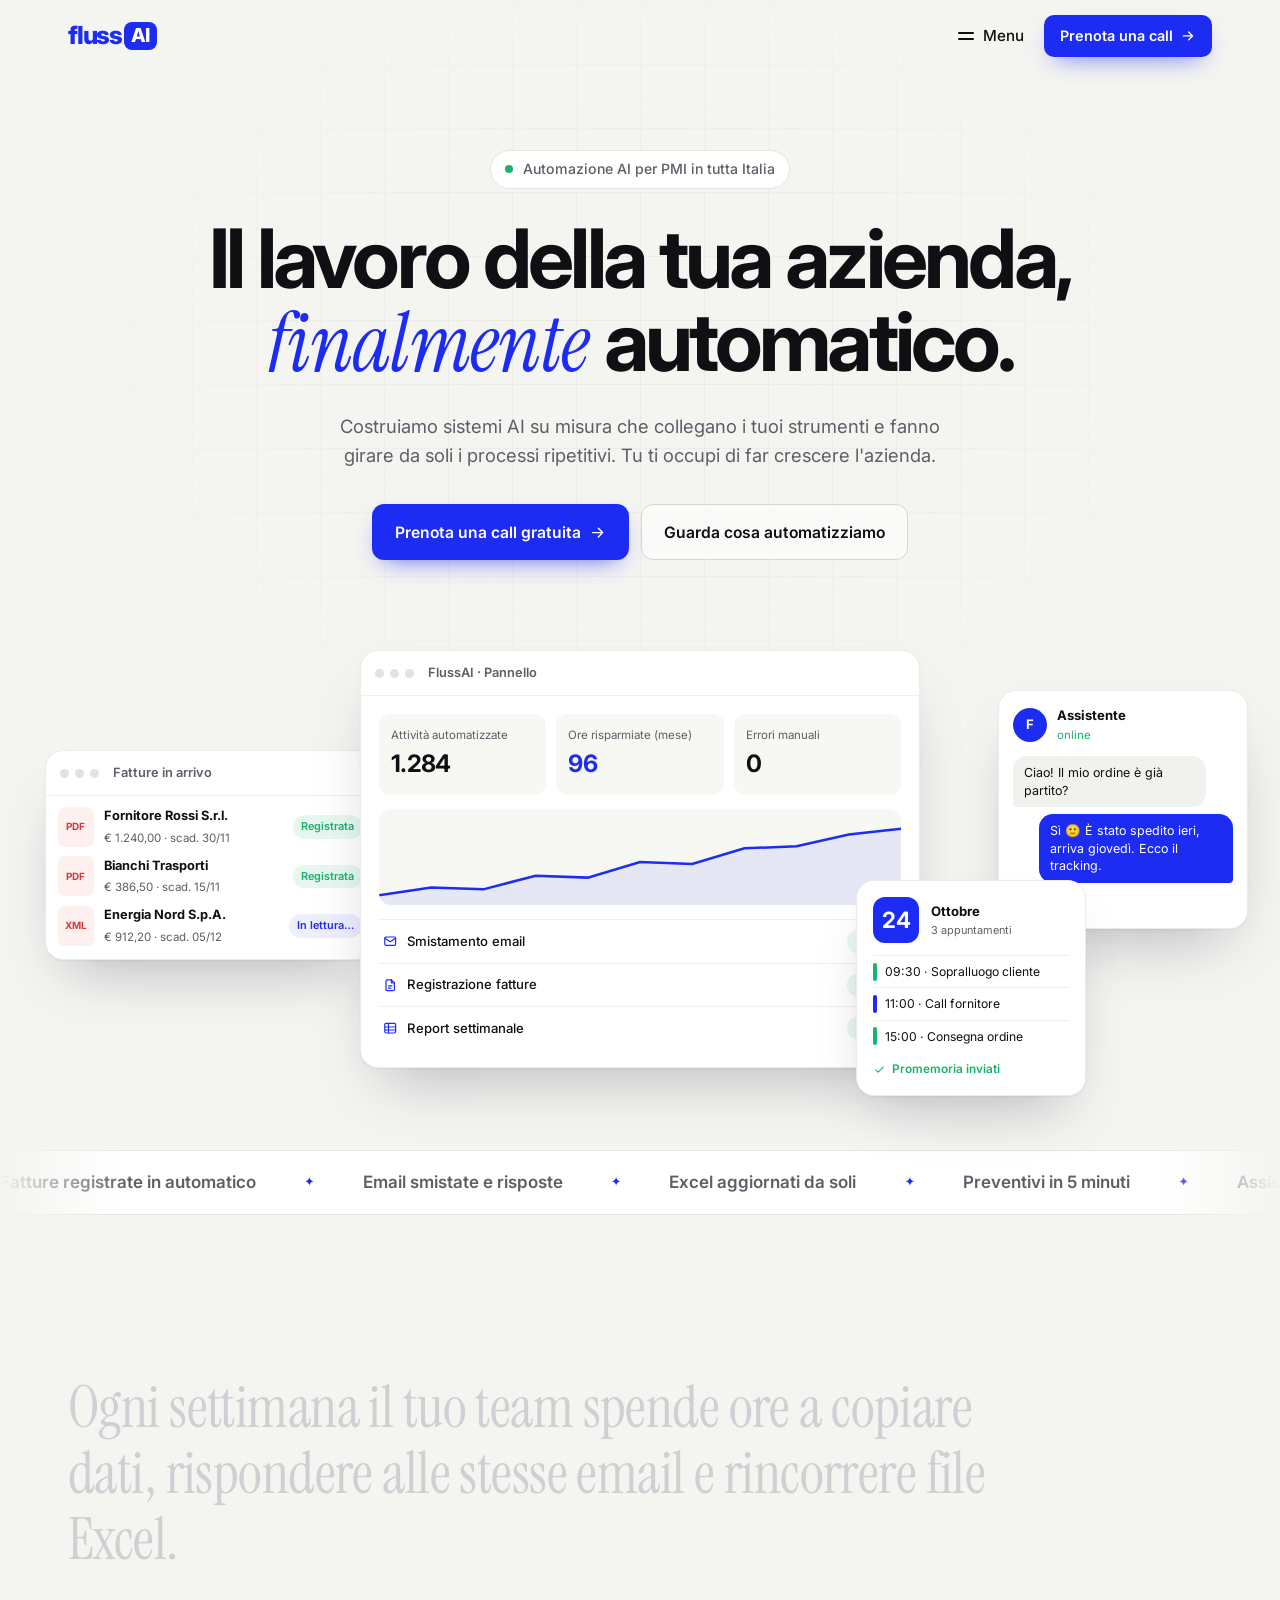
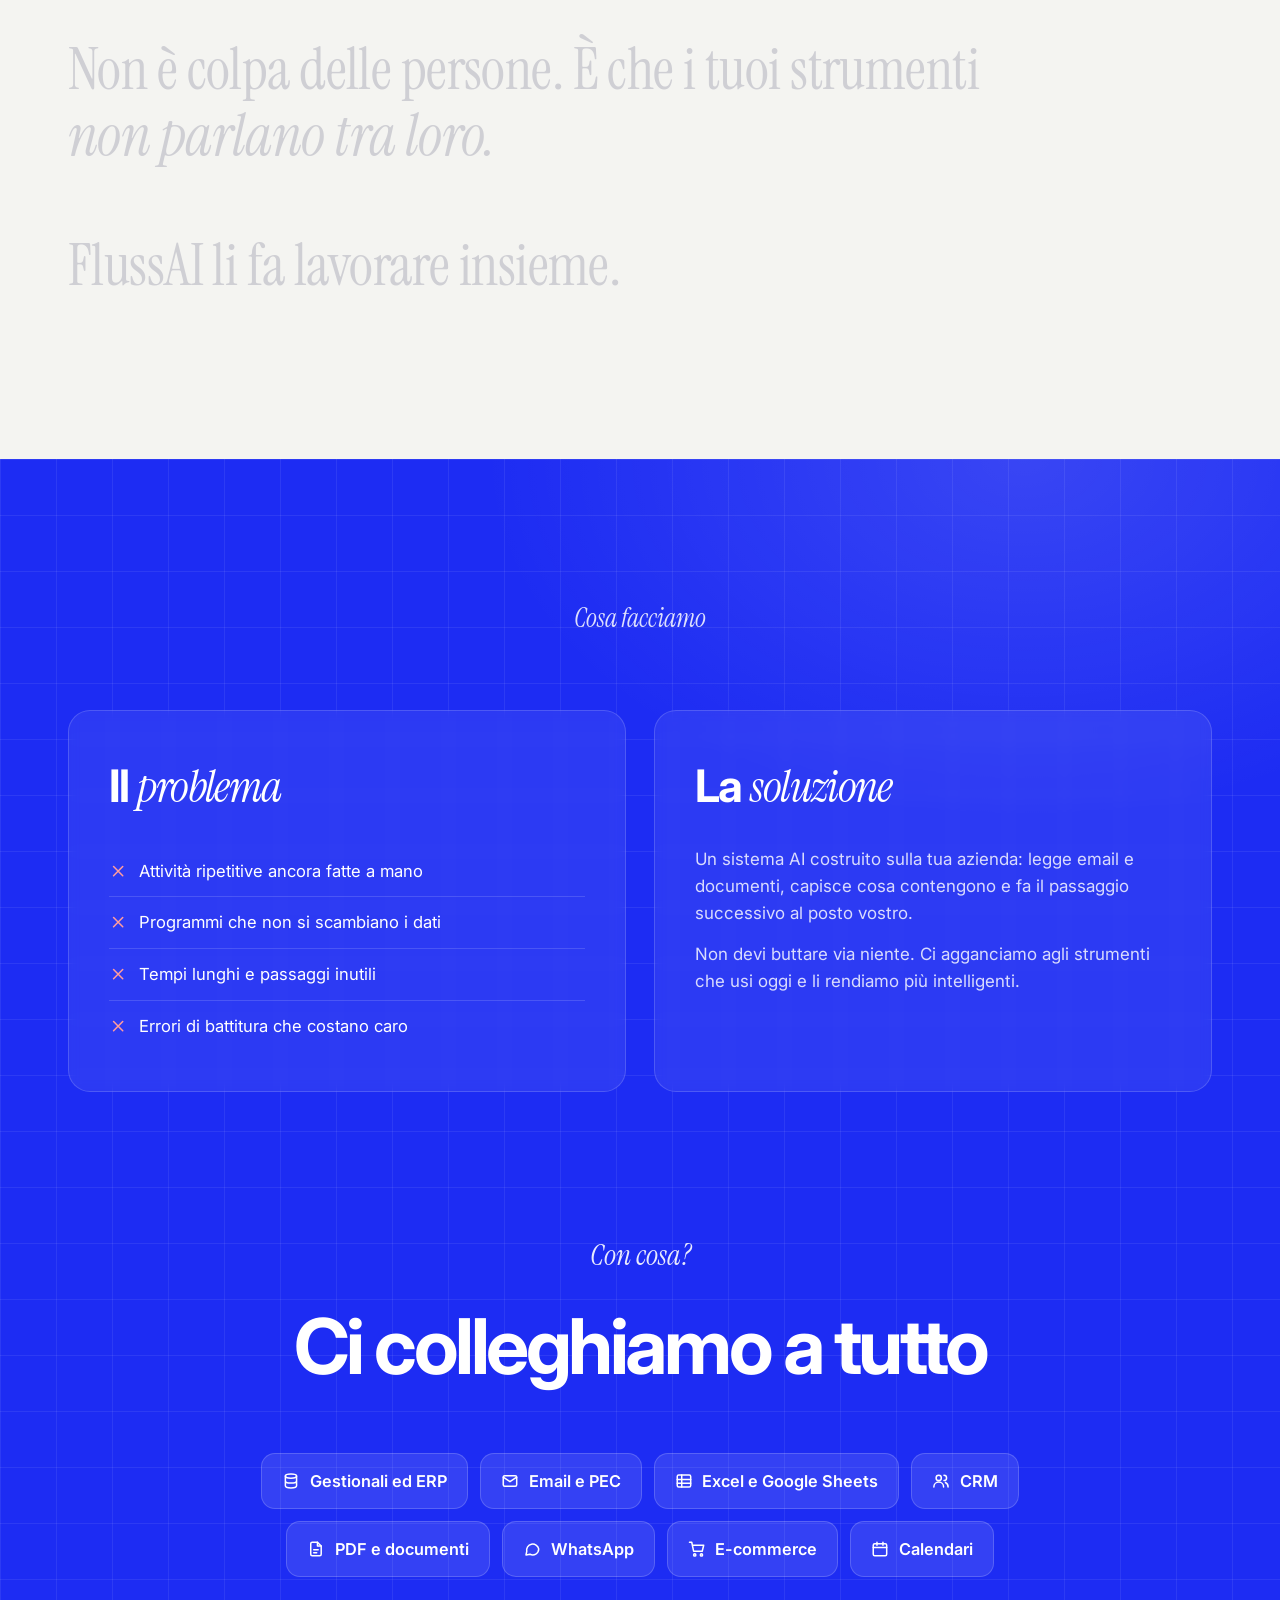
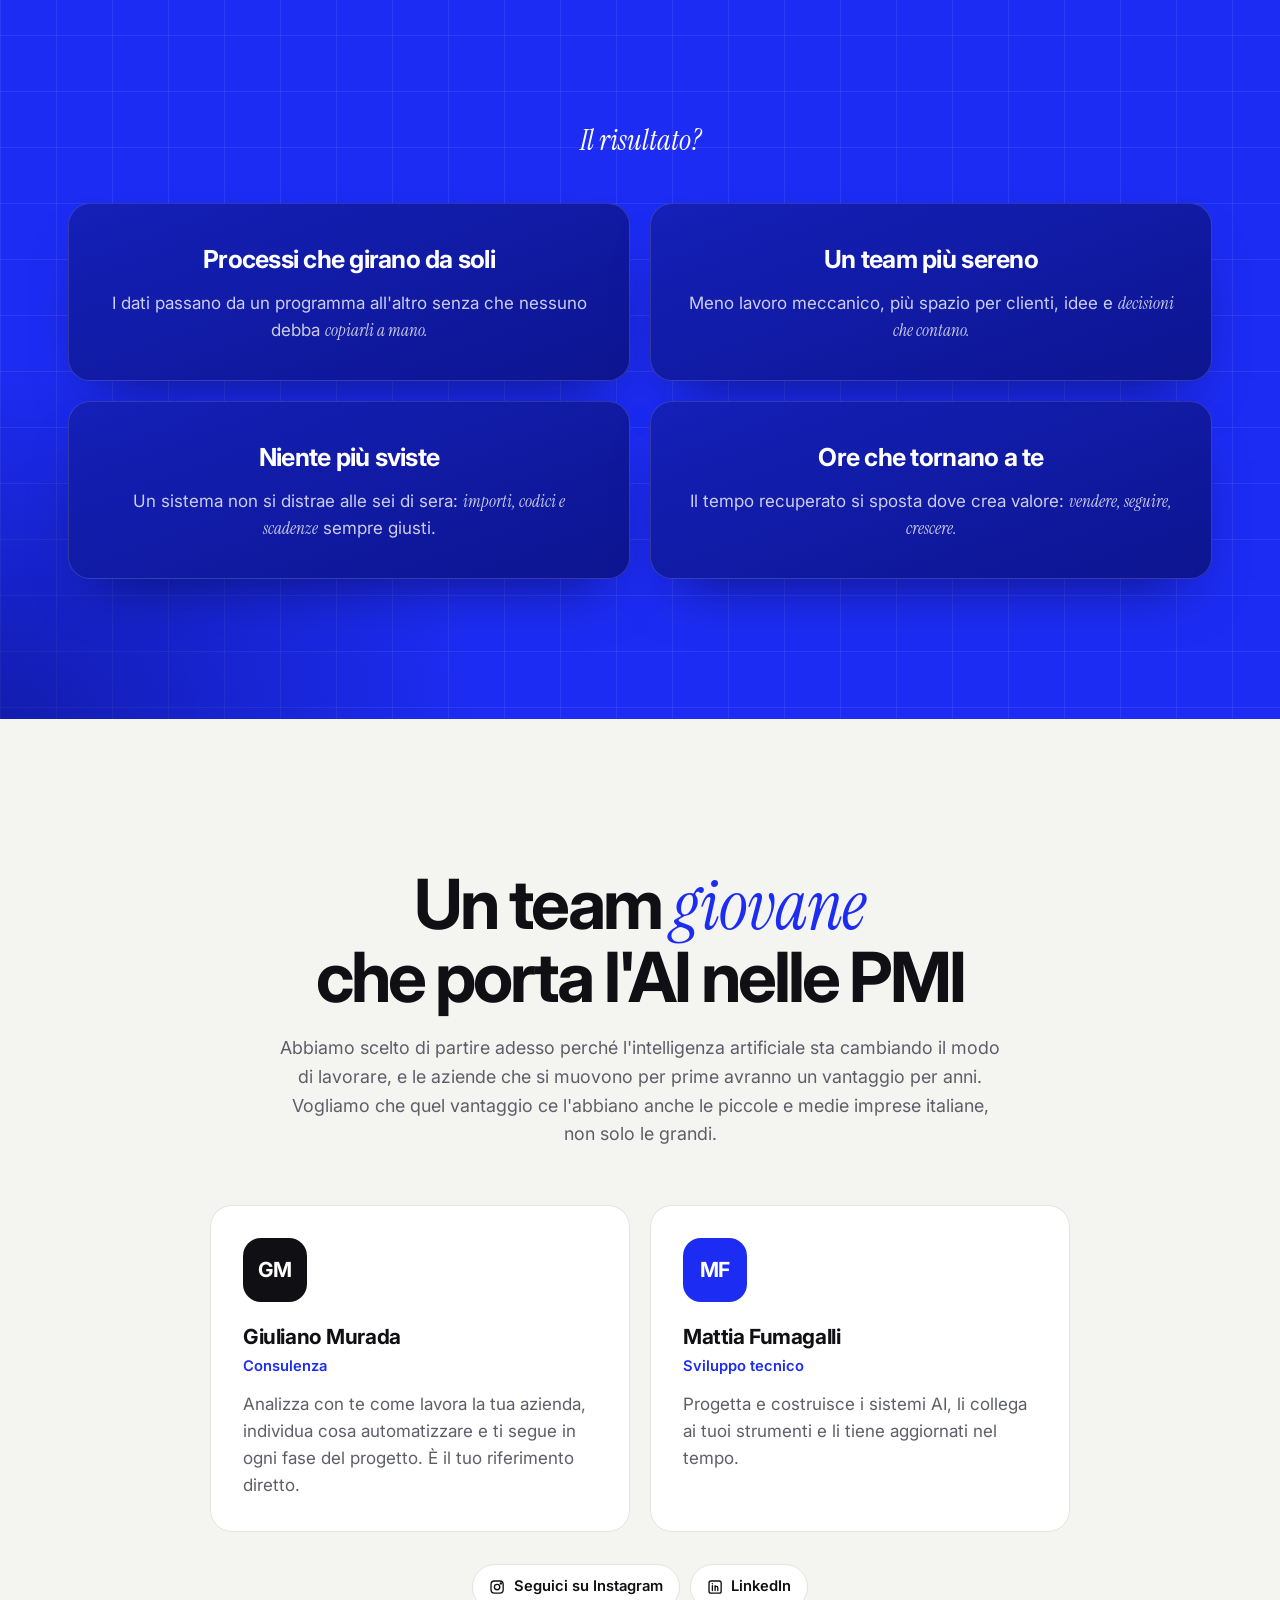
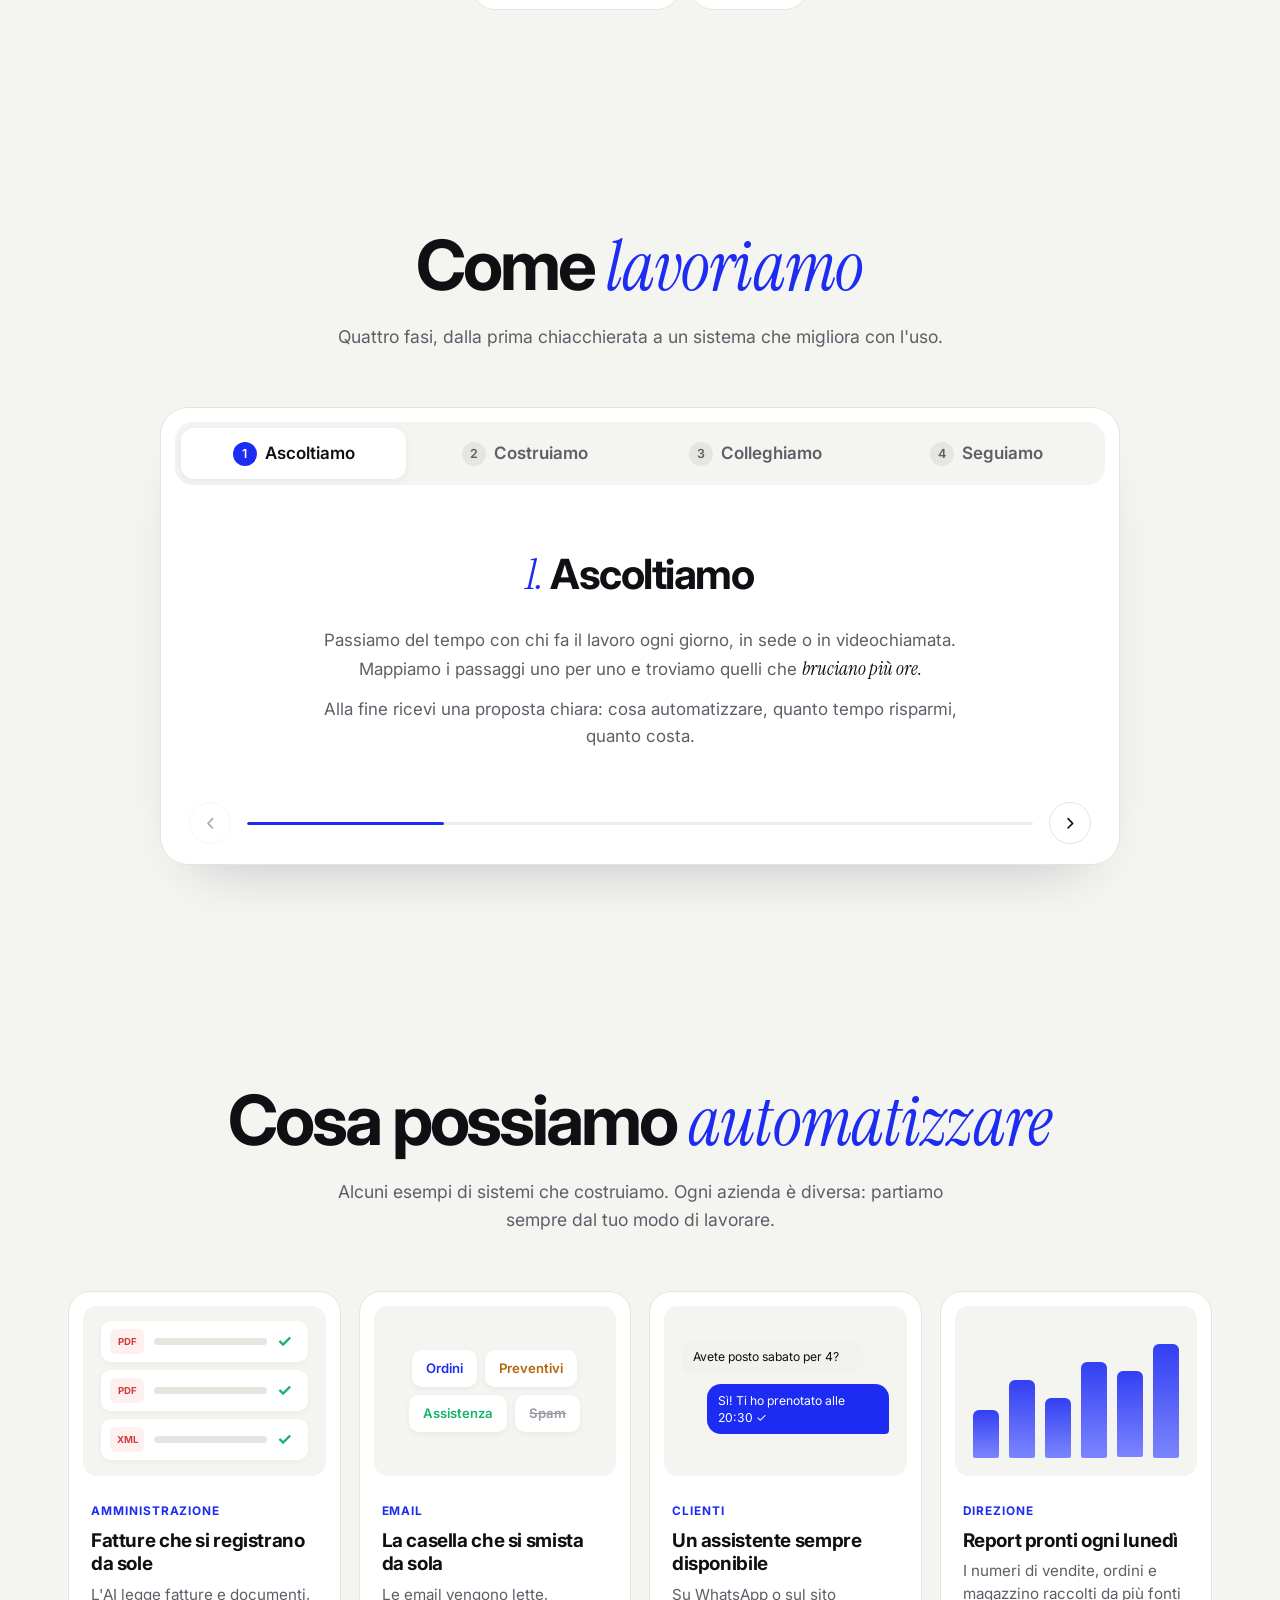
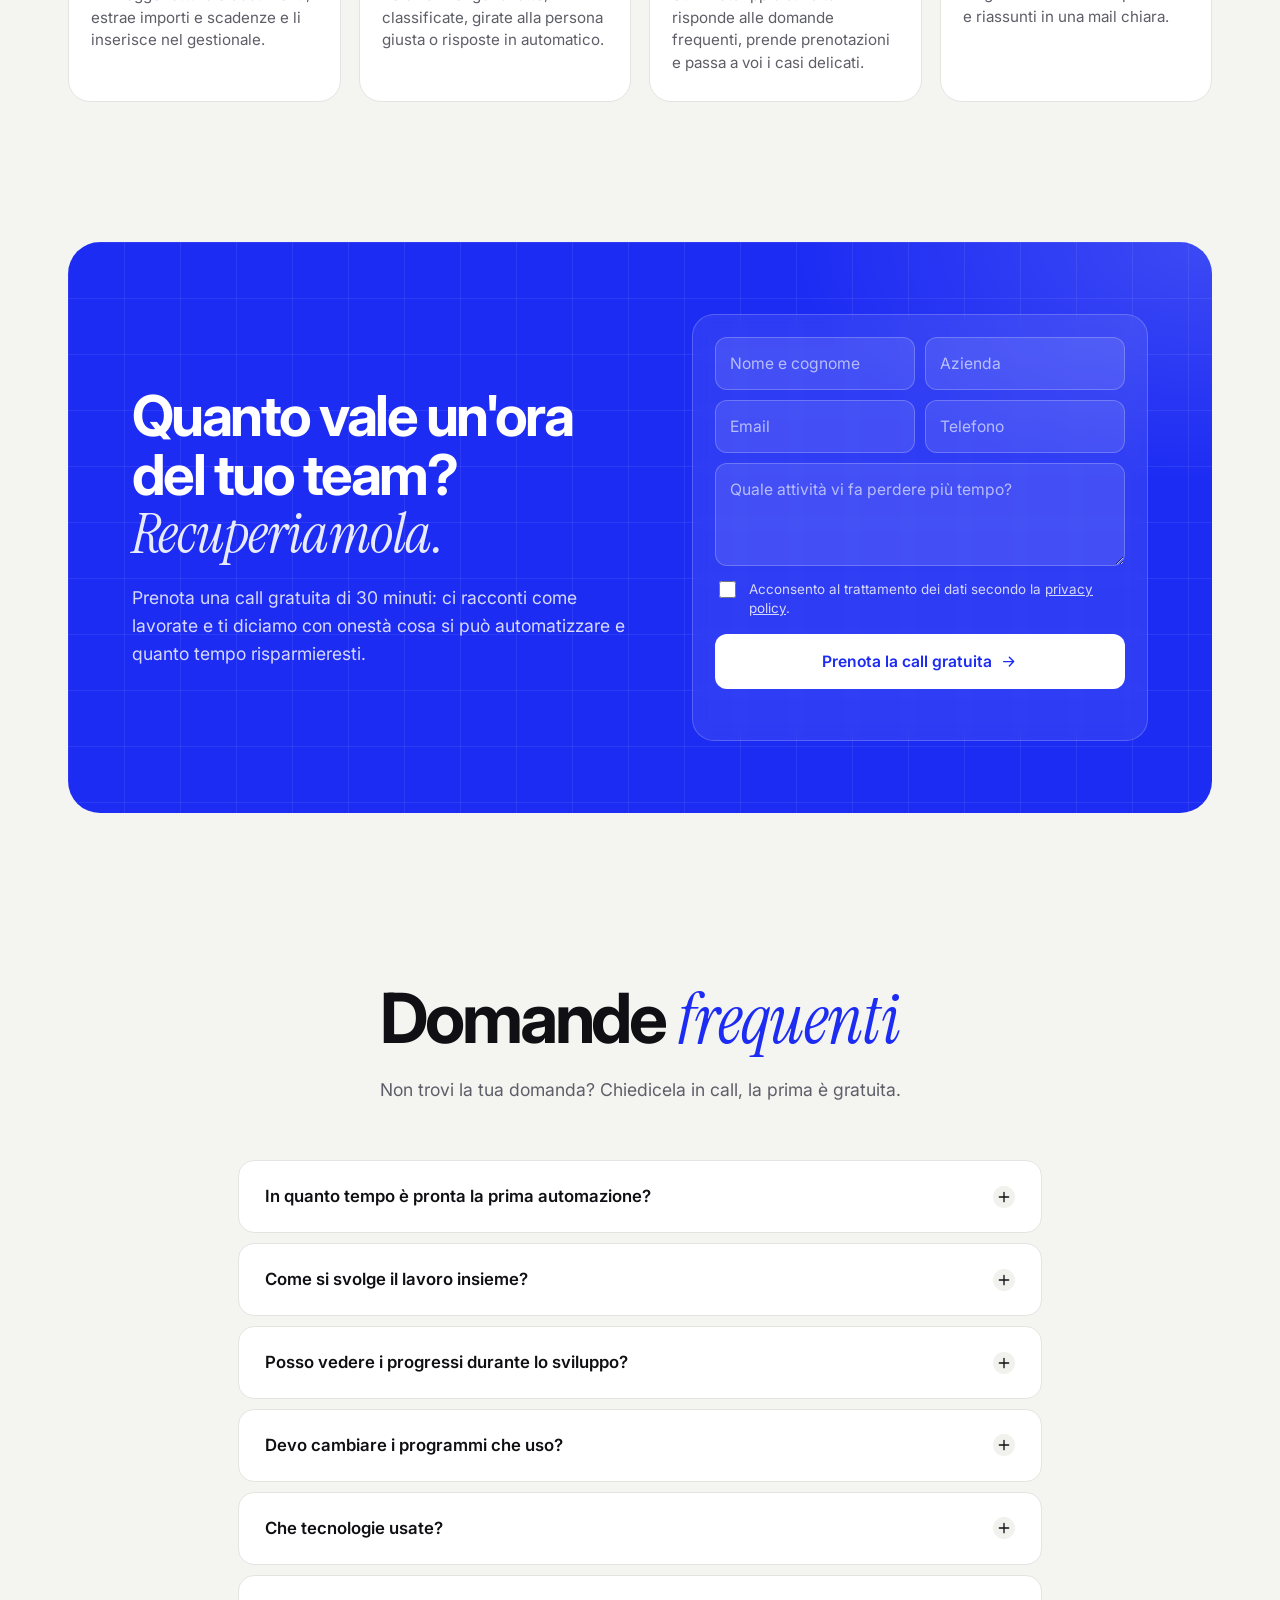
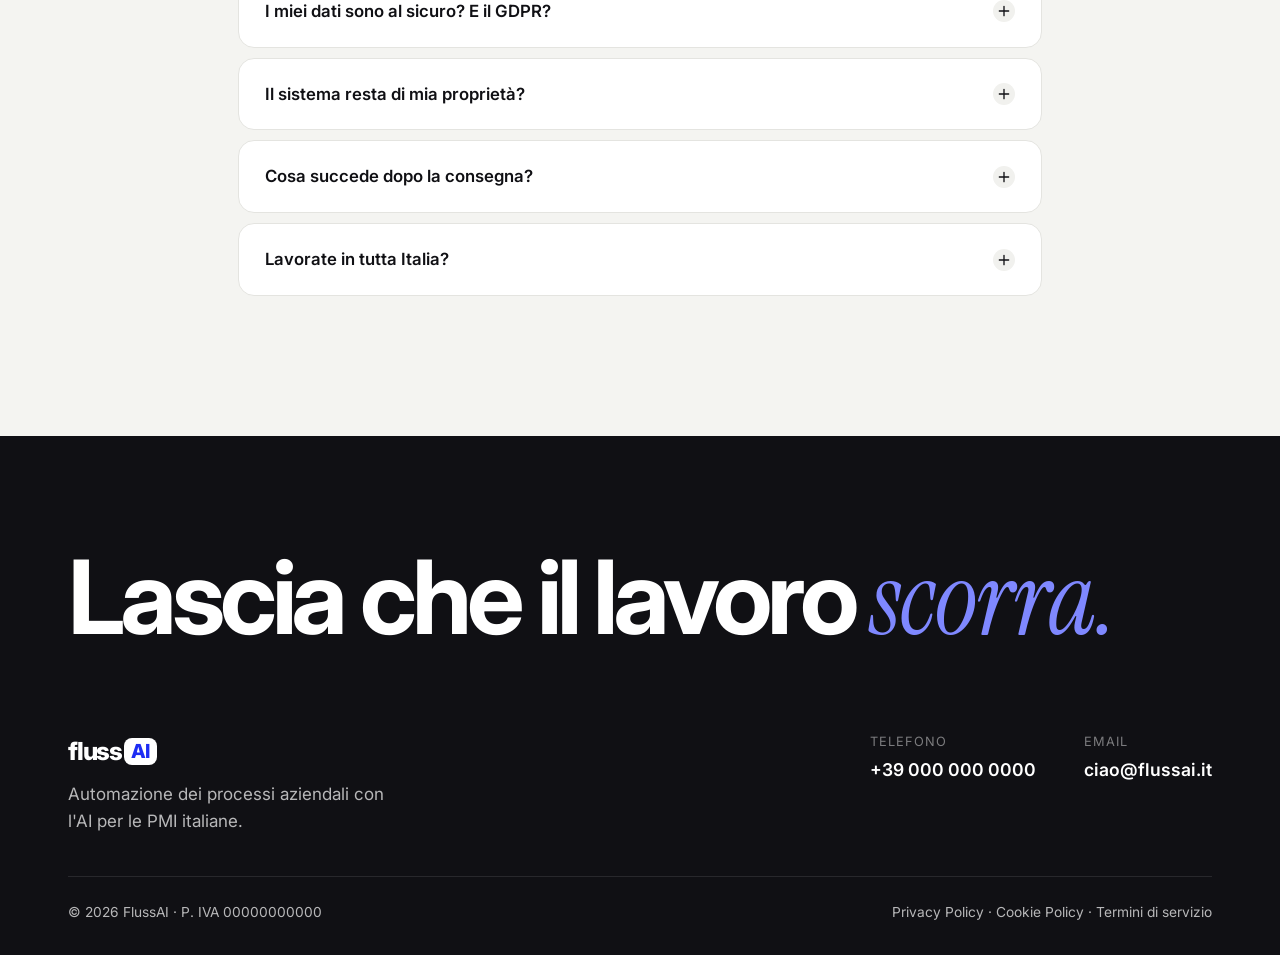
==== commit 3bdd517c: "Rinominato il marchio in FlussAI e aggiornato il logo Co-Authored-By: Claude Opus 5.5 <noreply@anthr" ====
--- a/index.html
+++ b/index.html
@@ -3,14 +3,14 @@
 <head>
   <meta charset="UTF-8">
   <meta name="viewport" content="width=device-width, initial-scale=1">
-  <title>Flussa · Automazione dei processi aziendali con l'AI per le PMI italiane</title>
-  <meta name="description" content="Flussa costruisce sistemi AI su misura che automatizzano email, fatture, documenti, Excel e gestionali. Ci integriamo con gli strumenti che usi già. Prenota una call gratuita di 30 minuti.">
+  <title>FlussAI · Automazione dei processi aziendali con l'AI per le PMI italiane</title>
+  <meta name="description" content="FlussAI costruisce sistemi AI su misura che automatizzano email, fatture, documenti, Excel e gestionali. Ci integriamo con gli strumenti che usi già. Prenota una call gratuita di 30 minuti.">
   <link rel="canonical" href="https://m4ttifum4.github.io/flussa/">
   <meta name="theme-color" content="#1D2CF3">
   <meta property="og:type" content="website">
   <meta property="og:locale" content="it_IT">
-  <meta property="og:site_name" content="Flussa">
-  <meta property="og:title" content="Flussa · Il lavoro della tua azienda, finalmente automatico">
+  <meta property="og:site_name" content="FlussAI">
+  <meta property="og:title" content="FlussAI · Il lavoro della tua azienda, finalmente automatico">
   <meta property="og:description" content="Sistemi AI su misura che collegano i tuoi strumenti e fanno girare da soli i processi ripetitivi.">
   <meta property="og:url" content="https://m4ttifum4.github.io/flussa/">
   <meta name="twitter:card" content="summary_large_image">
@@ -25,10 +25,10 @@
   {
     "@context": "https://schema.org",
     "@type": "ProfessionalService",
-    "name": "Flussa",
+    "name": "FlussAI",
     "url": "https://m4ttifum4.github.io/flussa/",
     "description": "Automazione dei processi aziendali e agenti AI su misura per piccole e medie imprese italiane.",
-    "email": "ciao@flussa.it",
+    "email": "ciao@flussai.it",
     "telephone": "+39 000 000 0000",
     "areaServed": {"@type": "Country", "name": "Italia"},
     "founder": [{"@type": "Person", "name": "Giuliano Murada", "jobTitle": "Consulenza"}, {"@type": "Person", "name": "Mattia Fumagalli", "jobTitle": "Sviluppo tecnico"}],
@@ -76,7 +76,7 @@
   <!-- HEADER -->
   <header class="header" id="top">
     <div class="wrap header__in">
-      <a href="#top" class="logo" aria-label="Flussa, torna all'inizio">flussa<span class="logo__dot"></span></a>
+      <a href="#top" class="logo" aria-label="FlussAI, torna all'inizio">fluss<span class="logo__ai">AI</span></a>
       <div class="header__actions">
         <button class="menu-btn" aria-expanded="false" aria-controls="menu"><span class="menu-btn__lines" aria-hidden="true"><i></i><i></i></span> Menu</button>
         <a href="#prenota" class="btn btn--blue btn--sm">Prenota una call <svg class="ic"><use href="#i-arrow"/></svg></a>
@@ -121,7 +121,7 @@
         </div>
 
         <div class="mock mock--main">
-          <div class="mock__bar"><span></span><span></span><span></span><b>Flussa · Pannello</b></div>
+          <div class="mock__bar"><span></span><span></span><span></span><b>FlussAI · Pannello</b></div>
           <div class="dash">
             <div class="dash__kpis">
               <div><small>Attività automatizzate</small><strong data-count="1284">0</strong></div>
@@ -174,7 +174,7 @@
           Non è colpa delle persone. È che i tuoi strumenti <em>non parlano tra loro.</em>
         </p>
         <p class="reveal-text reveal-text--blue" data-reveal>
-          Flussa li fa lavorare insieme.
+          FlussAI li fa lavorare insieme.
         </p>
       </div>
     </section>
@@ -410,26 +410,26 @@
       <p class="footer__big">Lascia che il lavoro <em>scorra.</em></p>
       <div class="footer__row">
         <div>
-          <a href="#top" class="logo logo--light">flussa<span class="logo__dot"></span></a>
+          <a href="#top" class="logo logo--light">fluss<span class="logo__ai">AI</span></a>
           <p class="footer__claim">Automazione dei processi aziendali con l'AI per le PMI italiane.</p>
         </div>
         <div class="footer__contacts">
           <p><span>Telefono</span><a href="tel:+390000000000">+39 000 000 0000</a></p>
-          <p><span>Email</span><a href="mailto:ciao@flussa.it">ciao@flussa.it</a></p>
+          <p><span>Email</span><a href="mailto:ciao@flussai.it">ciao@flussai.it</a></p>
         </div>
       </div>
       <div class="footer__bottom">
-        <p>© <span id="year">2026</span> Flussa · P. IVA 00000000000</p>
+        <p>© <span id="year">2026</span> FlussAI · P. IVA 00000000000</p>
         <p><a href="#">Privacy Policy</a> · <a href="#">Cookie Policy</a> · <a href="#">Termini di servizio</a></p>
       </div>
     </div>
   </footer>
 
   <!-- Notifica -->
-  <aside class="toast" id="toast" role="dialog" aria-label="Messaggio dal team Flussa" hidden>
+  <aside class="toast" id="toast" role="dialog" aria-label="Messaggio dal team FlussAI" hidden>
     <span class="toast__av">f<i></i></span>
     <div class="toast__body">
-      <strong>Team Flussa</strong>
+      <strong>Team FlussAI</strong>
       <p>In 30 minuti ti mostriamo cosa puoi automatizzare nella tua azienda.</p>
     </div>
     <div class="toast__actions">
--- a/style.css
+++ b/style.css
@@ -1,4 +1,4 @@
-/* Flussa — landing page */
+/* FlussAI — landing page */
 :root {
   --bg: #F4F4F1;
   --card: #FFFFFF;
@@ -46,9 +46,10 @@
 .header.is-scrolled { background: rgba(244,244,241,.82); backdrop-filter: blur(14px); -webkit-backdrop-filter: blur(14px); box-shadow: 0 1px 0 var(--line); }
 .header__in { height: 72px; display: flex; align-items: center; justify-content: space-between; }
 .logo { font-weight: 800; font-size: 1.55rem; letter-spacing: -.05em; color: var(--blue); text-decoration: none; display: inline-flex; align-items: flex-end; }
-.logo__dot { width: 7px; height: 7px; border-radius: 50%; background: var(--blue); margin: 0 0 7px 2px; }
+.logo { align-items: center; }
+.logo__ai { margin-left: 2px; padding: 1px 7px 2px; border-radius: 8px; background: var(--blue); color: #fff; font-size: .78em; letter-spacing: -.02em; line-height: 1.25; }
 .logo--light { color: #fff; }
-.logo--light .logo__dot { background: #fff; }
+.logo--light .logo__ai { background: #fff; color: var(--blue); }
 .header__actions { display: flex; align-items: center; gap: 14px; }
 .menu-btn { display: inline-flex; align-items: center; gap: 9px; background: none; border: 0; cursor: pointer; font-weight: 500; font-size: .95rem; padding: 8px 6px; }
 .menu-btn__lines { display: inline-flex; flex-direction: column; gap: 4px; width: 16px; }
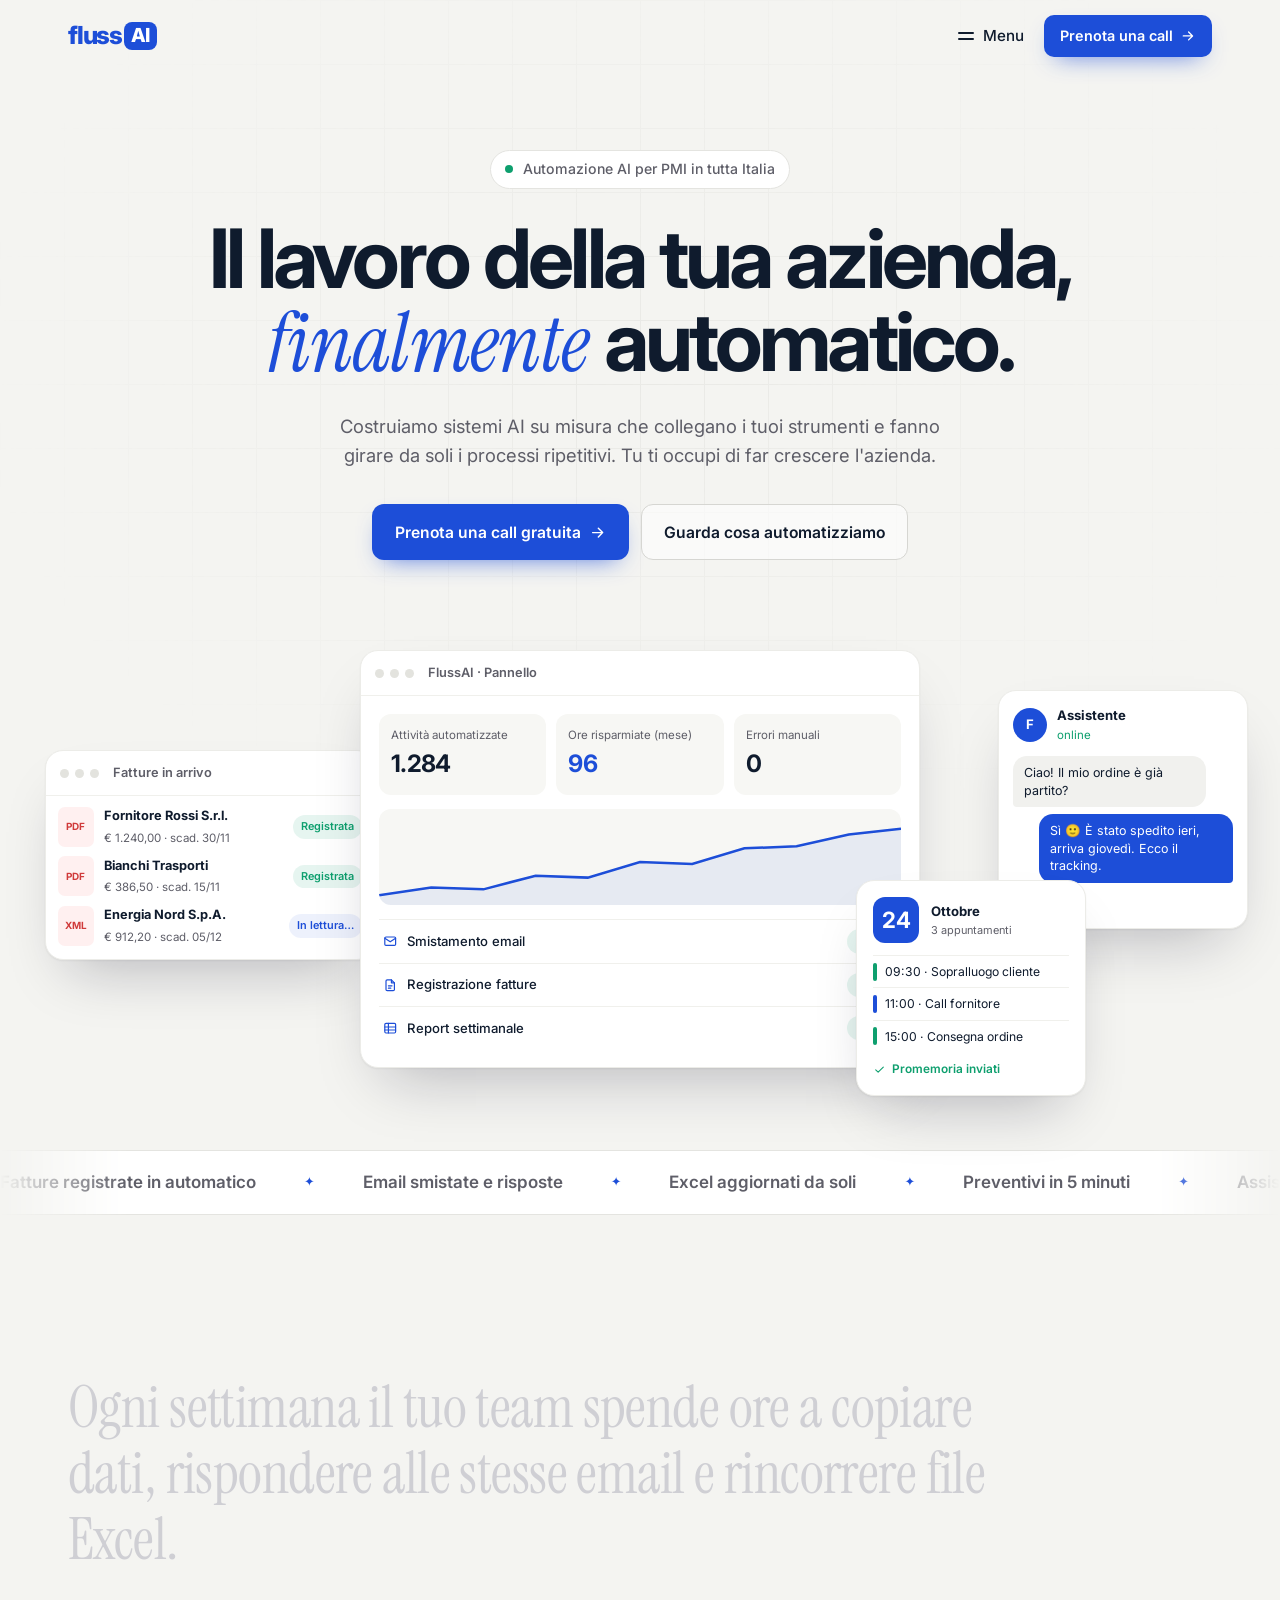
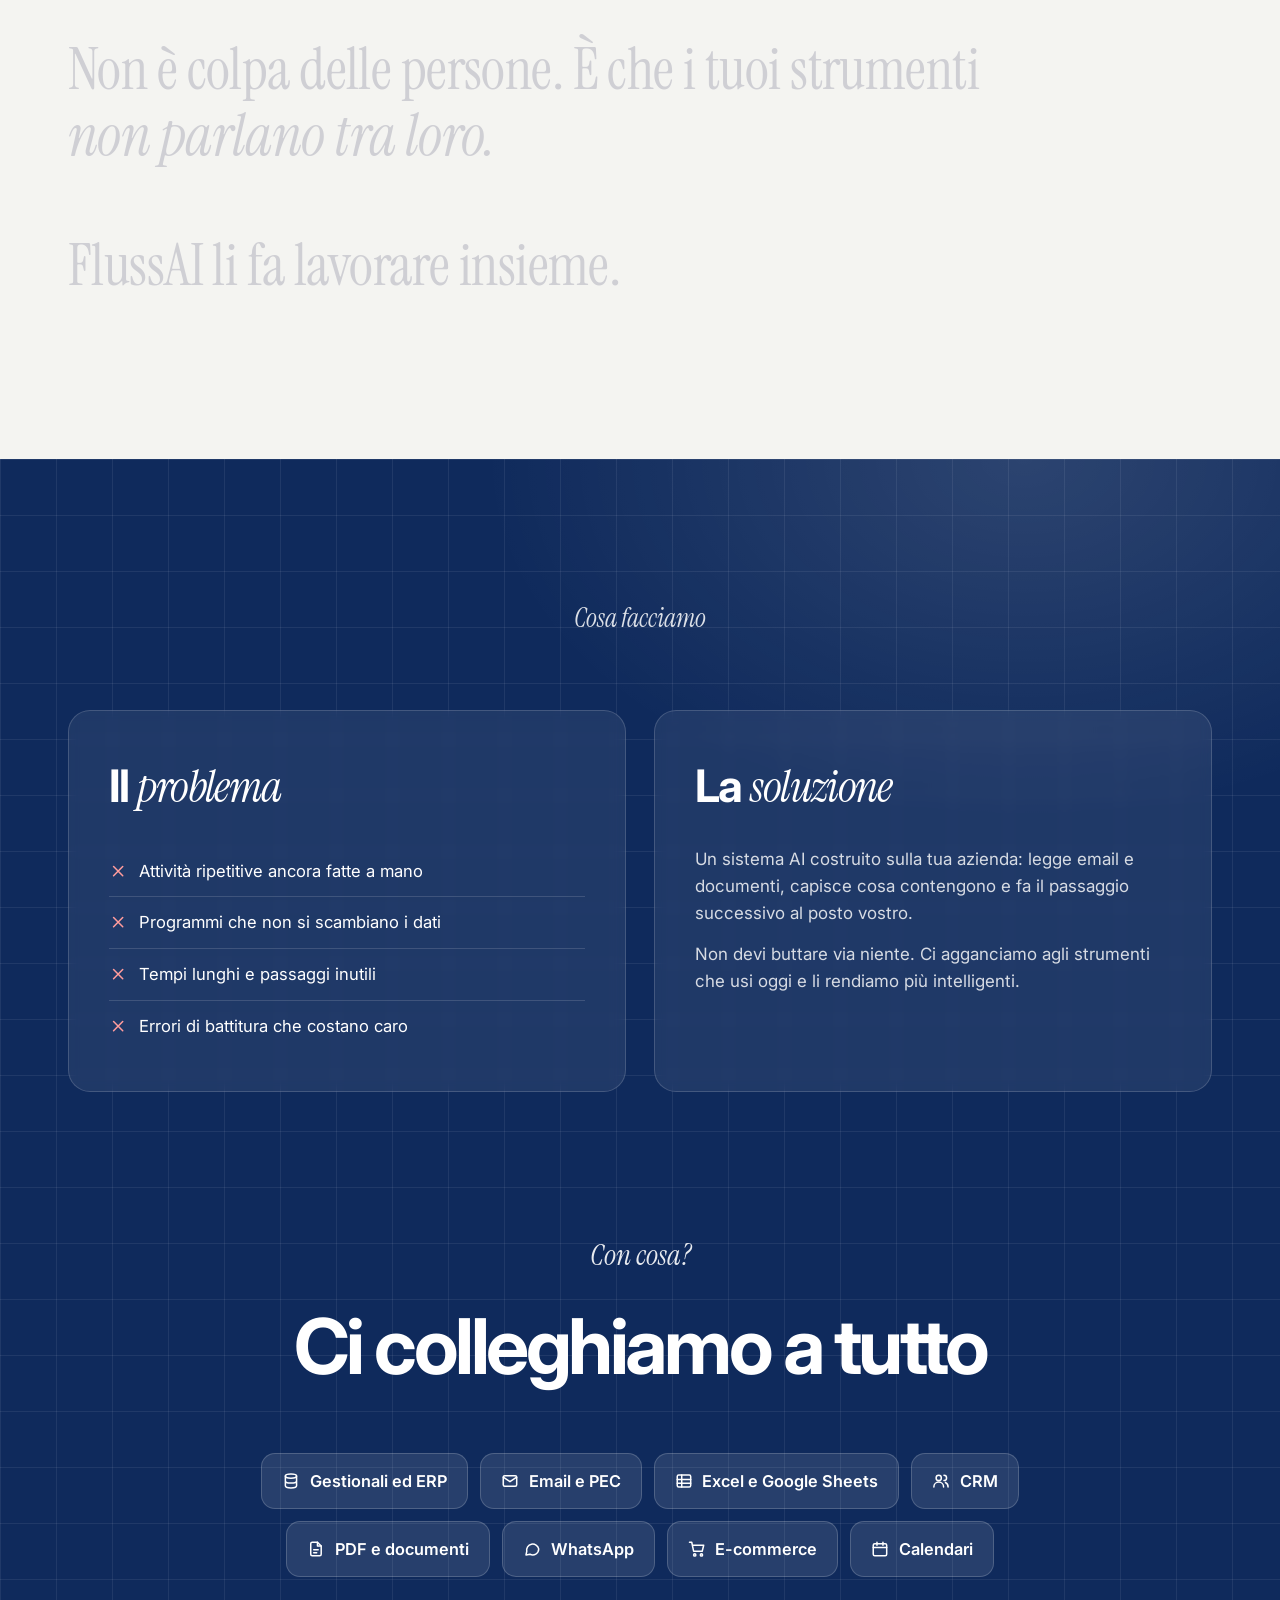
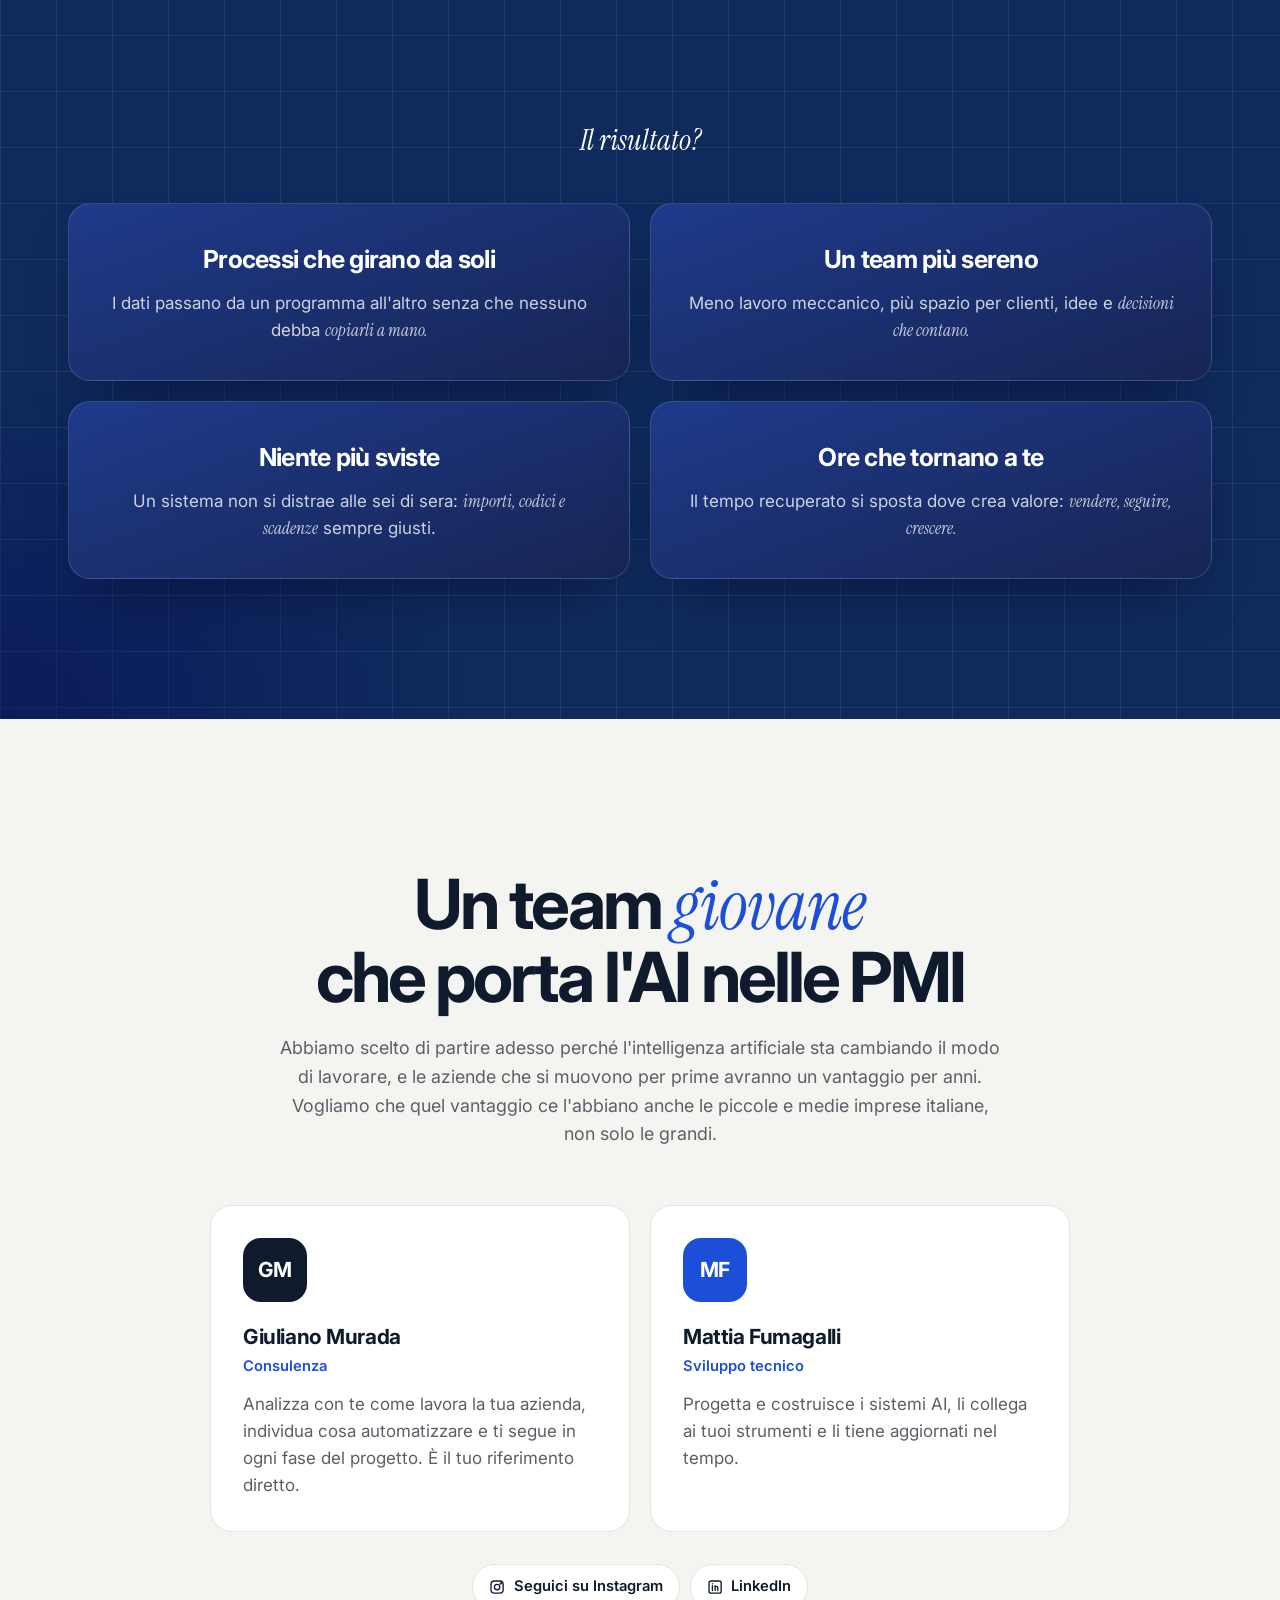
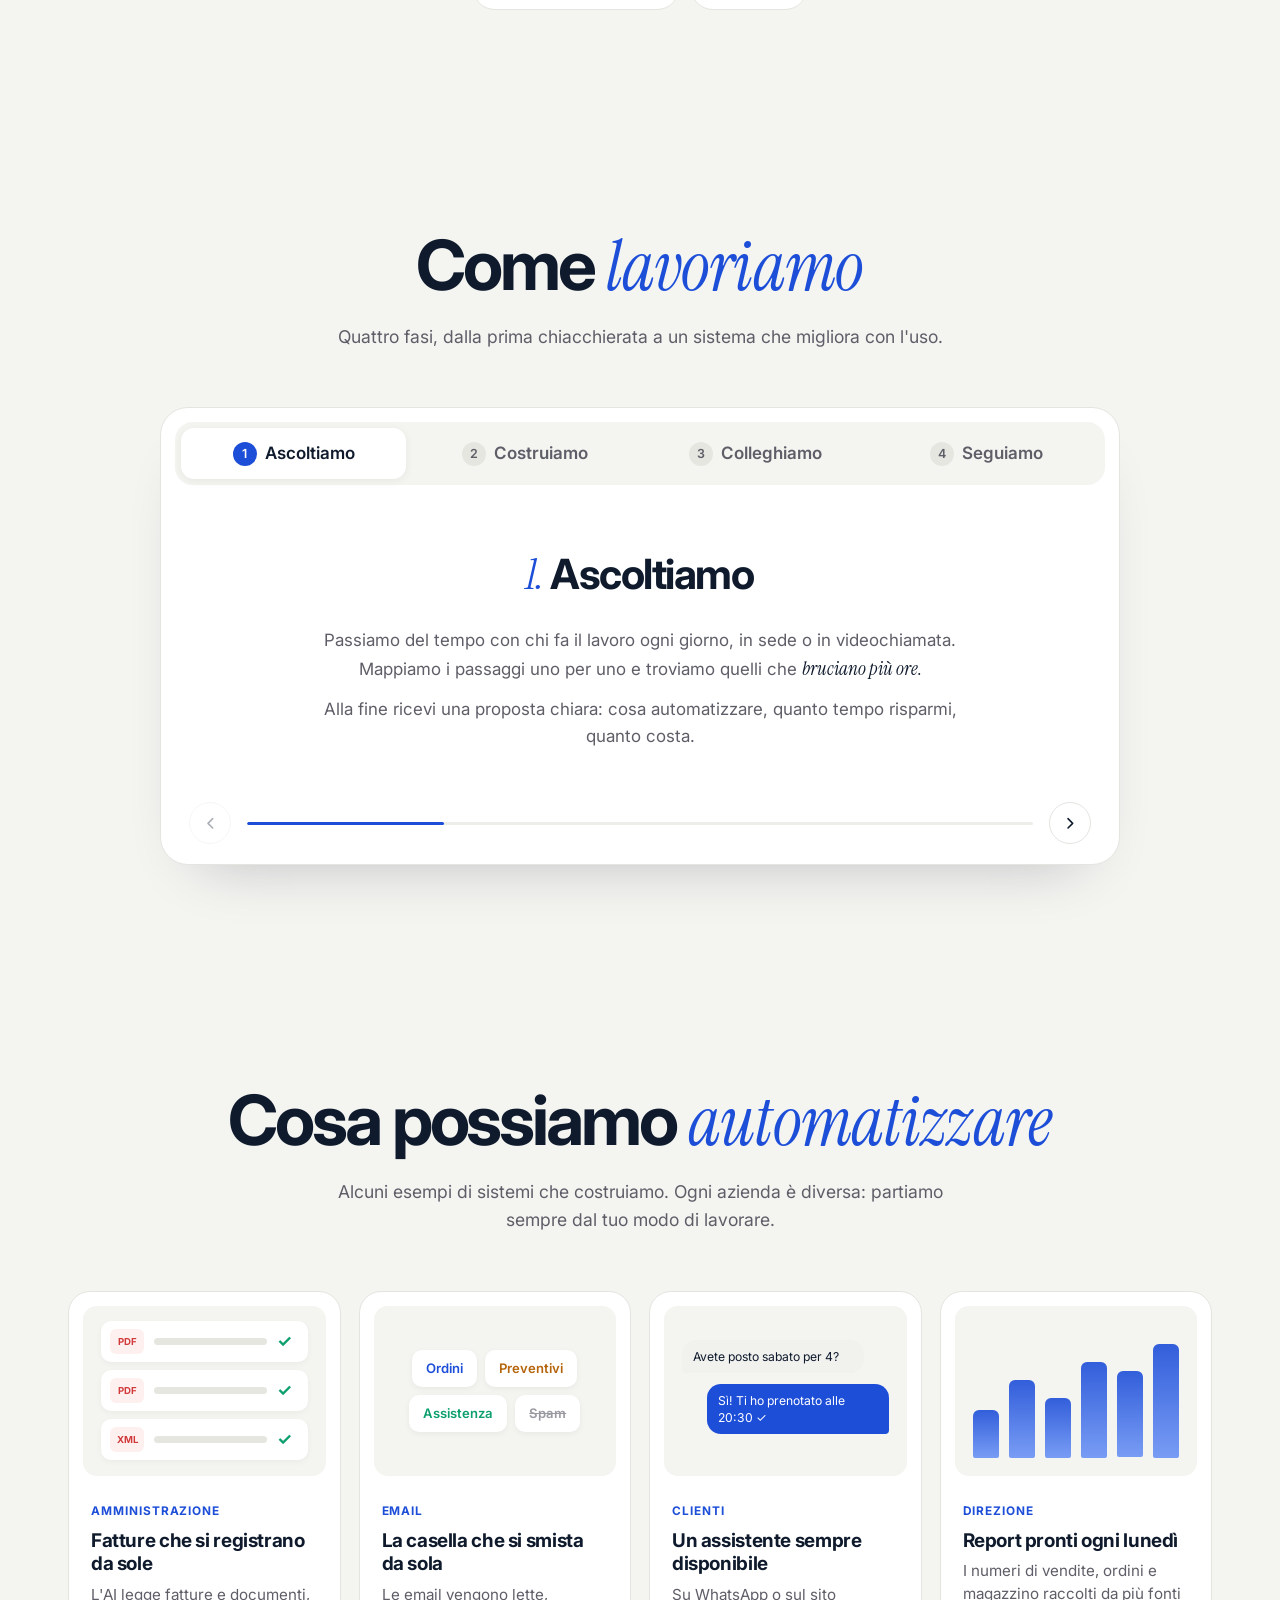
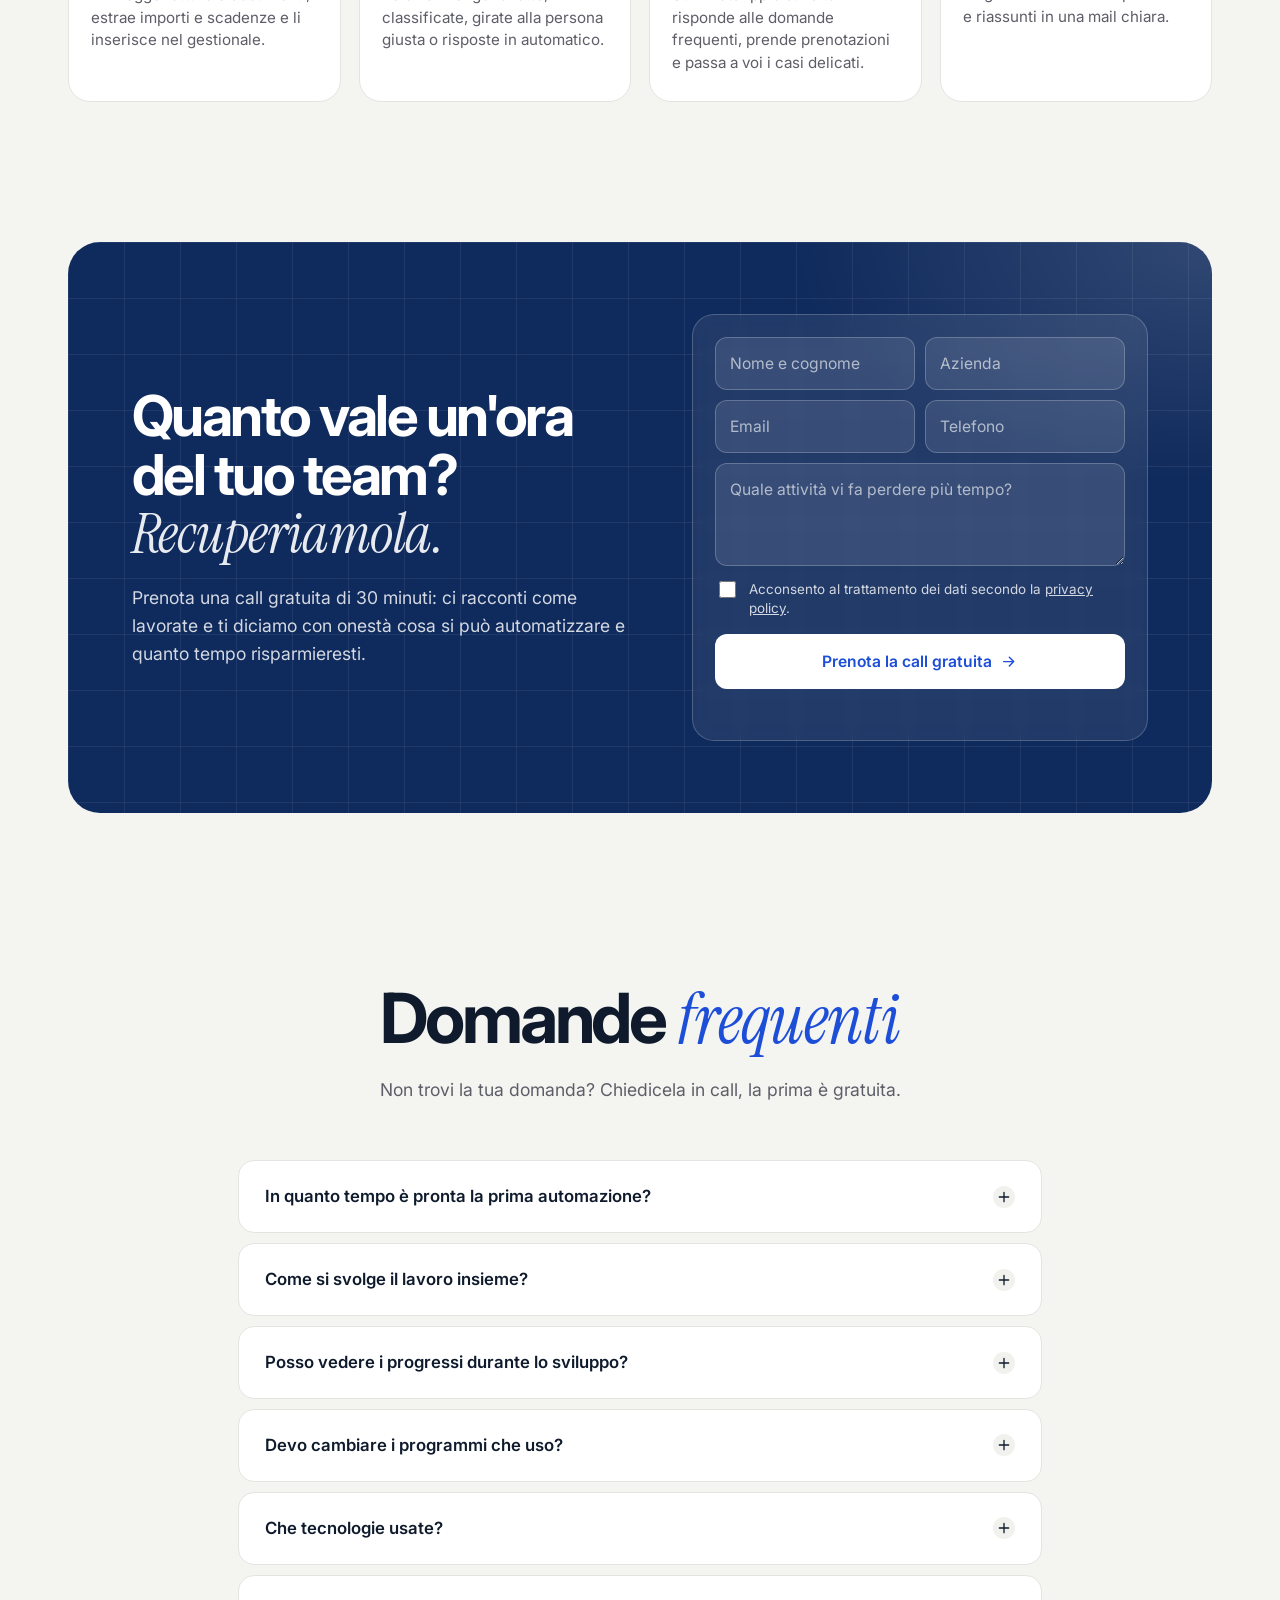
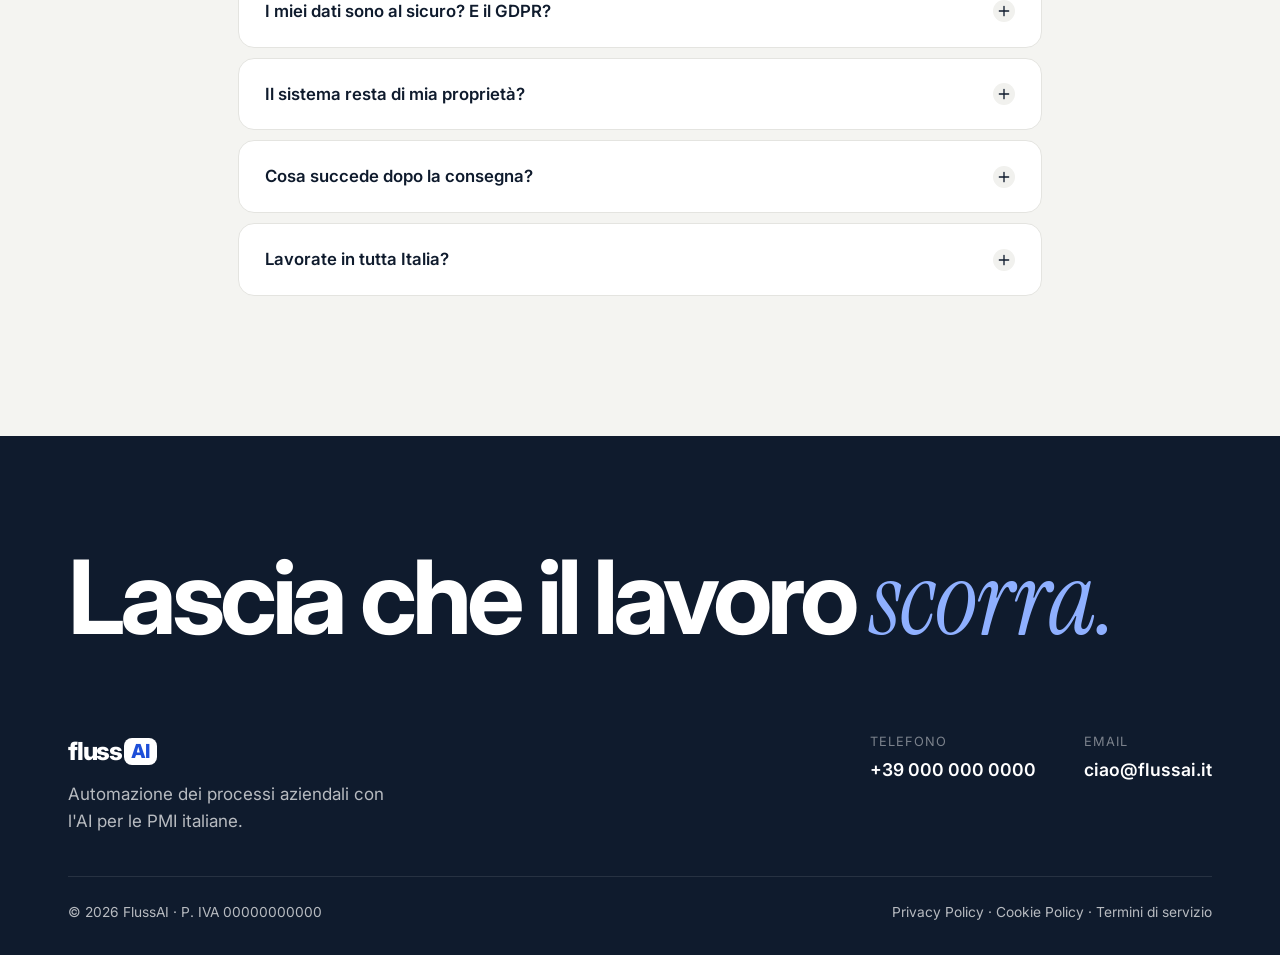
==== commit 4d48fa84: "Nuova palette: blu fiducia, blu notte e verde sicurezza Co-Authored-By: Claude Opus 5.5 <noreply@ant" ====
--- a/index.html
+++ b/index.html
@@ -6,7 +6,7 @@
   <title>FlussAI · Automazione dei processi aziendali con l'AI per le PMI italiane</title>
   <meta name="description" content="FlussAI costruisce sistemi AI su misura che automatizzano email, fatture, documenti, Excel e gestionali. Ci integriamo con gli strumenti che usi già. Prenota una call gratuita di 30 minuti.">
   <link rel="canonical" href="https://m4ttifum4.github.io/flussa/">
-  <meta name="theme-color" content="#1D2CF3">
+  <meta name="theme-color" content="#1D4ED8">
   <meta property="og:type" content="website">
   <meta property="og:locale" content="it_IT">
   <meta property="og:site_name" content="FlussAI">
--- a/style.css
+++ b/style.css
@@ -2,14 +2,15 @@
 :root {
   --bg: #F4F4F1;
   --card: #FFFFFF;
-  --ink: #101014;
+  --ink: #0F1B2D;
   --muted: #5E5E68;
   --soft: #B9B9C0;
   --line: #E4E4E0;
-  --blue: #1D2CF3;
-  --blue-d: #1420B8;
-  --blue-dd: #0D1590;
-  --green: #18B26B;
+  --blue: #1D4ED8;
+  --navy: #0F2A5C;
+  --blue-d: #1E3A8A;
+  --blue-dd: #172554;
+  --green: #0E9F6E;
   --radius: 22px;
   --serif: "Instrument Serif", Georgia, serif;
   --sans: "Inter", system-ui, -apple-system, "Segoe UI", sans-serif;
@@ -33,12 +34,12 @@
 .btn { display: inline-flex; align-items: center; justify-content: center; gap: .5em; font-weight: 600; font-size: .98rem; padding: .9em 1.4em; border-radius: 12px; text-decoration: none; border: 1.5px solid transparent; cursor: pointer; transition: transform .2s, background .2s, box-shadow .2s, border-color .2s; white-space: nowrap; }
 .btn .ic { transition: transform .2s; }
 .btn:hover .ic { transform: translateX(3px); }
-.btn--blue { background: var(--blue); color: #fff; box-shadow: 0 10px 24px -12px rgba(29,44,243,.8); }
+.btn--blue { background: var(--blue); color: #fff; box-shadow: 0 10px 24px -12px rgba(29,78,216,.8); }
 .btn--blue:hover { background: var(--blue-d); transform: translateY(-1px); }
 .btn--line { border-color: #D6D6D2; background: rgba(255,255,255,.6); }
 .btn--line:hover { border-color: var(--ink); }
 .btn--white { background: #fff; color: var(--blue); width: 100%; }
-.btn--white:hover { background: #EEF0FF; }
+.btn--white:hover { background: #EAF0FF; }
 .btn--sm { padding: .62em 1.05em; font-size: .9rem; border-radius: 10px; }
 
 /* ---------- Header ---------- */
@@ -69,8 +70,8 @@
 .hero::before { content: ""; position: absolute; inset: 0; background-image: linear-gradient(var(--line) 1px, transparent 1px), linear-gradient(90deg, var(--line) 1px, transparent 1px); background-size: 64px 64px; mask-image: radial-gradient(ellipse 70% 55% at 50% 30%, #000 0%, transparent 75%); -webkit-mask-image: radial-gradient(ellipse 70% 55% at 50% 30%, #000 0%, transparent 75%); opacity: .7; pointer-events: none; }
 .hero__copy { position: relative; }
 .hero__kicker { display: inline-flex; align-items: center; gap: 10px; font-size: .88rem; font-weight: 500; color: var(--muted); background: #fff; border: 1px solid var(--line); padding: 7px 14px; border-radius: 99px; margin-bottom: 28px; }
-.pulse { width: 8px; height: 8px; border-radius: 50%; background: var(--green); box-shadow: 0 0 0 0 rgba(24,178,107,.5); animation: pulse 2s infinite; }
-@keyframes pulse { 70% { box-shadow: 0 0 0 9px rgba(24,178,107,0); } 100% { box-shadow: 0 0 0 0 rgba(24,178,107,0); } }
+.pulse { width: 8px; height: 8px; border-radius: 50%; background: var(--green); box-shadow: 0 0 0 0 rgba(14,159,110,.5); animation: pulse 2s infinite; }
+@keyframes pulse { 70% { box-shadow: 0 0 0 9px rgba(14,159,110,0); } 100% { box-shadow: 0 0 0 0 rgba(14,159,110,0); } }
 .hero h1 { font-size: clamp(2.5rem, 6.4vw, 5.2rem); line-height: 1.02; letter-spacing: -.045em; font-weight: 700; margin-bottom: 26px; }
 .hero h1 em, .big-title em, .cta h2 em, .footer__big em { color: var(--blue); letter-spacing: -.01em; }
 .hero__lead { font-size: 1.15rem; color: var(--muted); max-width: 640px; margin: 0 auto 34px; }
@@ -94,11 +95,11 @@
 .dash__chart { height: 96px; background: #F7F7F4; border-radius: 12px; padding: 8px 0 0; overflow: hidden; margin-bottom: 14px; }
 .dash__chart svg { width: 100%; height: 100%; }
 .chart-line { fill: none; stroke: var(--blue); stroke-width: 2.5; stroke-dasharray: 600; stroke-dashoffset: 600; animation: draw 2.4s .4s ease forwards; vector-effect: non-scaling-stroke; }
-.chart-area { fill: rgba(29,44,243,.08); }
+.chart-area { fill: rgba(29,78,216,.08); }
 @keyframes draw { to { stroke-dashoffset: 0; } }
 .dash__flows li { display: flex; align-items: center; gap: 10px; padding: 9px 4px; border-top: 1px solid #F0F0EC; font-weight: 500; }
 .dash__flows .ic { color: var(--blue); }
-.dash__flows .on { margin-left: auto; font-size: .72rem; font-weight: 600; color: var(--green); background: rgba(24,178,107,.1); padding: 3px 9px; border-radius: 99px; }
+.dash__flows .on { margin-left: auto; font-size: .72rem; font-weight: 600; color: var(--green); background: rgba(14,159,110,.1); padding: 3px 9px; border-radius: 99px; }
 
 .mock--invoice { left: 2%; top: 120px; width: 330px; --r: -5deg; z-index: 2; animation-delay: -3s; }
 .inv { padding: 10px 12px 12px; display: flex; flex-direction: column; gap: 8px; }
@@ -107,8 +108,8 @@
 .inv__row strong { display: block; font-size: .8rem; }
 .inv__row small { color: var(--muted); font-size: .72rem; }
 .tag { font-size: .68rem; font-weight: 600; padding: 3px 8px; border-radius: 99px; white-space: nowrap; }
-.tag--ok { background: rgba(24,178,107,.1); color: var(--green); }
-.tag--run { background: rgba(29,44,243,.08); color: var(--blue); }
+.tag--ok { background: rgba(14,159,110,.1); color: var(--green); }
+.tag--run { background: rgba(29,78,216,.08); color: var(--blue); }
 
 .mock--cal { right: 14%; top: 250px; width: 230px; padding: 16px; z-index: 4; --r: 3deg; animation-delay: -5s; }
 .cal__head { display: flex; align-items: center; gap: 12px; margin-bottom: 12px; }
@@ -148,7 +149,7 @@
 .reveal-text em { font-family: inherit; }
 
 /* ---------- Sezione blu ---------- */
-.blue { position: relative; background: var(--blue); color: #fff; padding: 140px 0; overflow: hidden; }
+.blue { position: relative; background: var(--navy); color: #fff; padding: 140px 0; overflow: hidden; }
 .blue__grid { position: absolute; inset: 0; background-image: linear-gradient(rgba(255,255,255,.07) 1px, transparent 1px), linear-gradient(90deg, rgba(255,255,255,.07) 1px, transparent 1px); background-size: 56px 56px; pointer-events: none; }
 .blue::after { content: ""; position: absolute; inset: 0; background: radial-gradient(900px 600px at 80% 0%, rgba(255,255,255,.12), transparent 60%), radial-gradient(800px 600px at 0% 100%, rgba(5,10,90,.45), transparent 60%); pointer-events: none; }
 .thread { position: absolute; left: 50%; top: 0; width: 200px; height: 100%; margin-left: -100px; pointer-events: none; z-index: 1; }
@@ -238,14 +239,14 @@
 .bubble.sm { font-size: .76rem; }
 .case__vis--rep { justify-content: flex-end; }
 .bars { display: flex; align-items: flex-end; gap: 10px; height: 120px; }
-.bars i { flex: 1; height: var(--h); border-radius: 6px 6px 2px 2px; background: linear-gradient(180deg, var(--blue), #6F79FF); opacity: .9; transform-origin: bottom; }
+.bars i { flex: 1; height: var(--h); border-radius: 6px 6px 2px 2px; background: linear-gradient(180deg, var(--blue), #6B93F5); opacity: .9; transform-origin: bottom; }
 .case.is-visible .bars i { animation: grow .9s cubic-bezier(.2,.8,.2,1) both; }
 .bars i:nth-child(2) { animation-delay: .08s !important; } .bars i:nth-child(3) { animation-delay: .16s !important; } .bars i:nth-child(4) { animation-delay: .24s !important; } .bars i:nth-child(5) { animation-delay: .32s !important; } .bars i:nth-child(6) { animation-delay: .4s !important; }
 @keyframes grow { from { transform: scaleY(0); } }
 
 /* ---------- CTA ---------- */
 .cta-sec { padding: 0 0 130px; }
-.cta { position: relative; overflow: hidden; background: var(--blue); color: #fff; border-radius: 32px; padding: 72px 64px; display: grid; grid-template-columns: 1.05fr .95fr; gap: 56px; align-items: center; }
+.cta { position: relative; overflow: hidden; background: var(--navy); color: #fff; border-radius: 32px; padding: 72px 64px; display: grid; grid-template-columns: 1.05fr .95fr; gap: 56px; align-items: center; }
 .cta::after { content: ""; position: absolute; inset: 0; background: radial-gradient(700px 400px at 100% 0%, rgba(255,255,255,.14), transparent 60%); pointer-events: none; }
 .cta__copy, .cta__form { position: relative; z-index: 1; }
 .cta h2 { font-size: clamp(2.2rem, 4.4vw, 3.6rem); line-height: 1.04; letter-spacing: -.045em; margin-bottom: 20px; }
@@ -276,7 +277,7 @@
 /* ---------- Footer ---------- */
 .footer { background: var(--ink); color: rgba(255,255,255,.7); padding: 110px 0 32px; }
 .footer__big { font-size: clamp(2.8rem, 8vw, 7rem); line-height: 1; letter-spacing: -.05em; font-weight: 700; color: #fff; margin-bottom: 80px; }
-.footer__big em { color: #7F88FF; }
+.footer__big em { color: #8FB0FF; }
 .footer__row { display: flex; justify-content: space-between; gap: 40px; flex-wrap: wrap; padding-bottom: 40px; border-bottom: 1px solid rgba(255,255,255,.1); }
 .footer__claim { margin-top: 10px; max-width: 320px; }
 .footer__contacts { display: flex; gap: 48px; flex-wrap: wrap; }
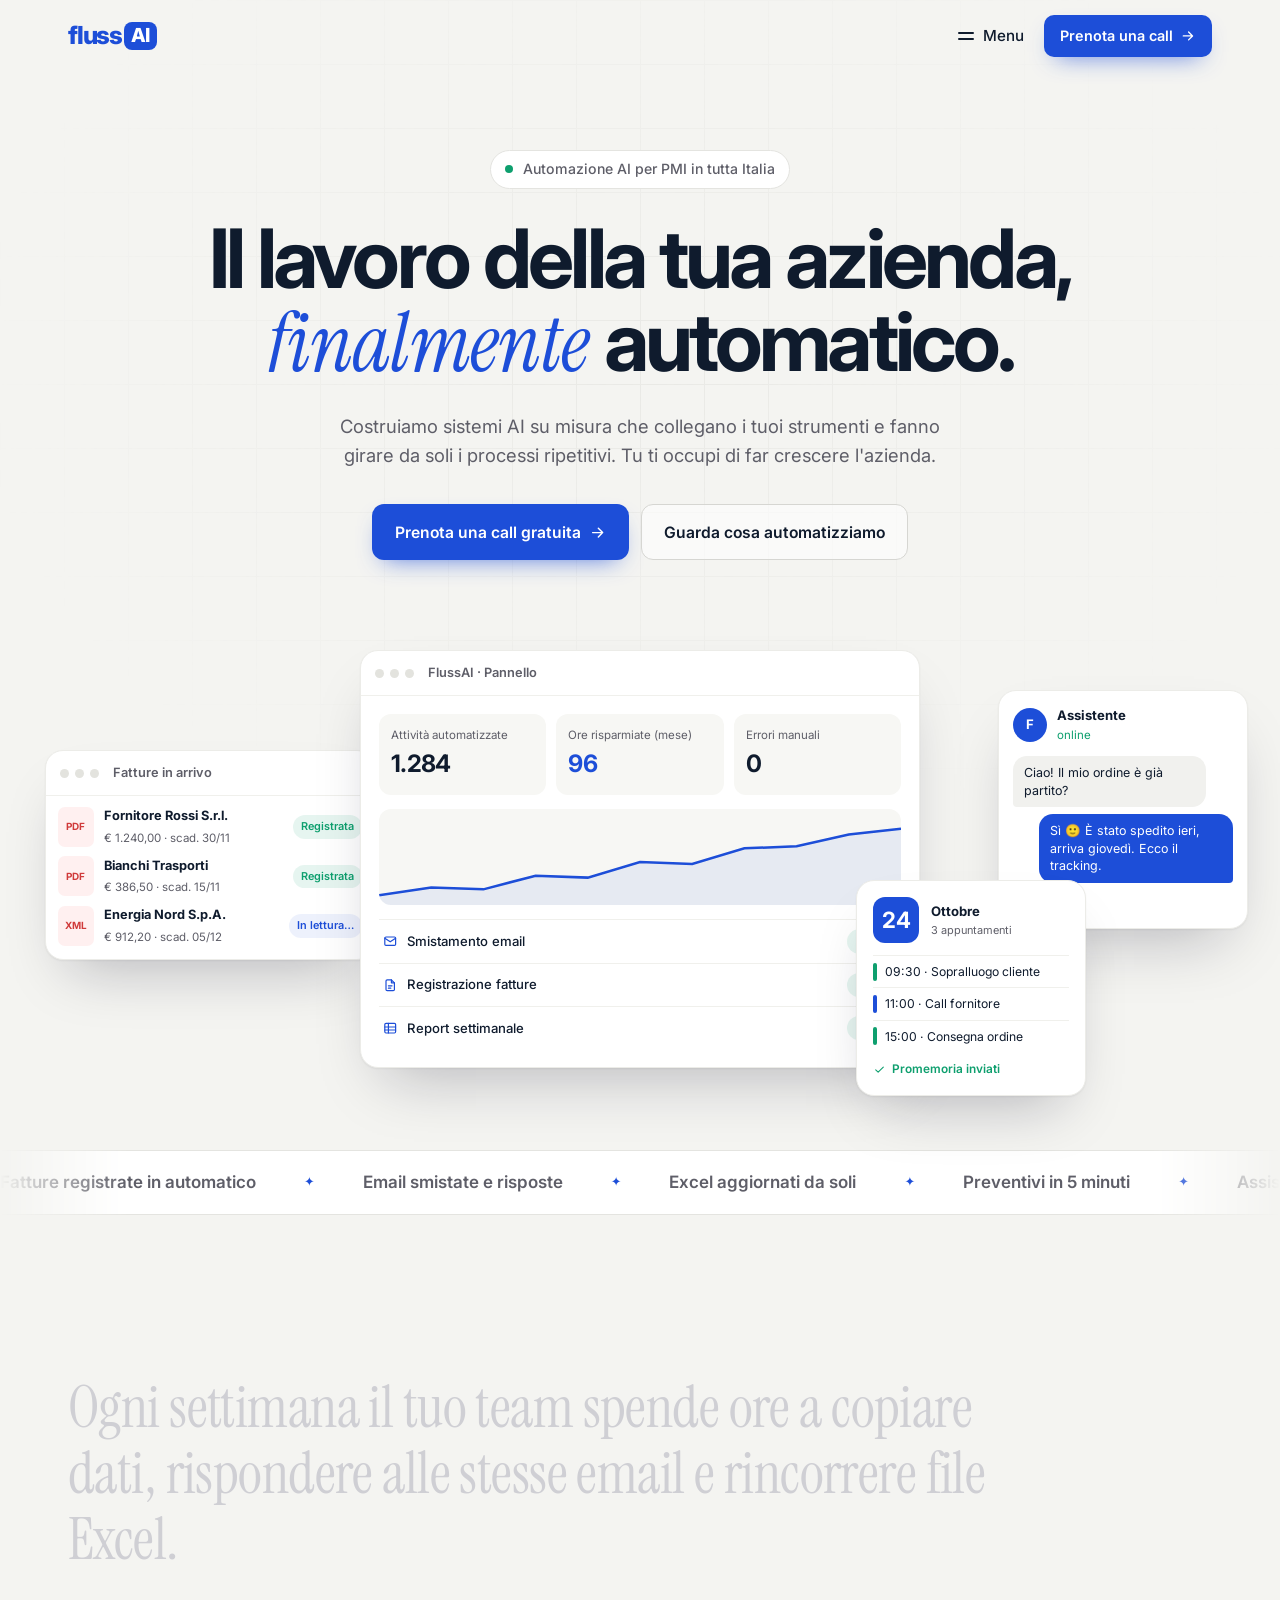
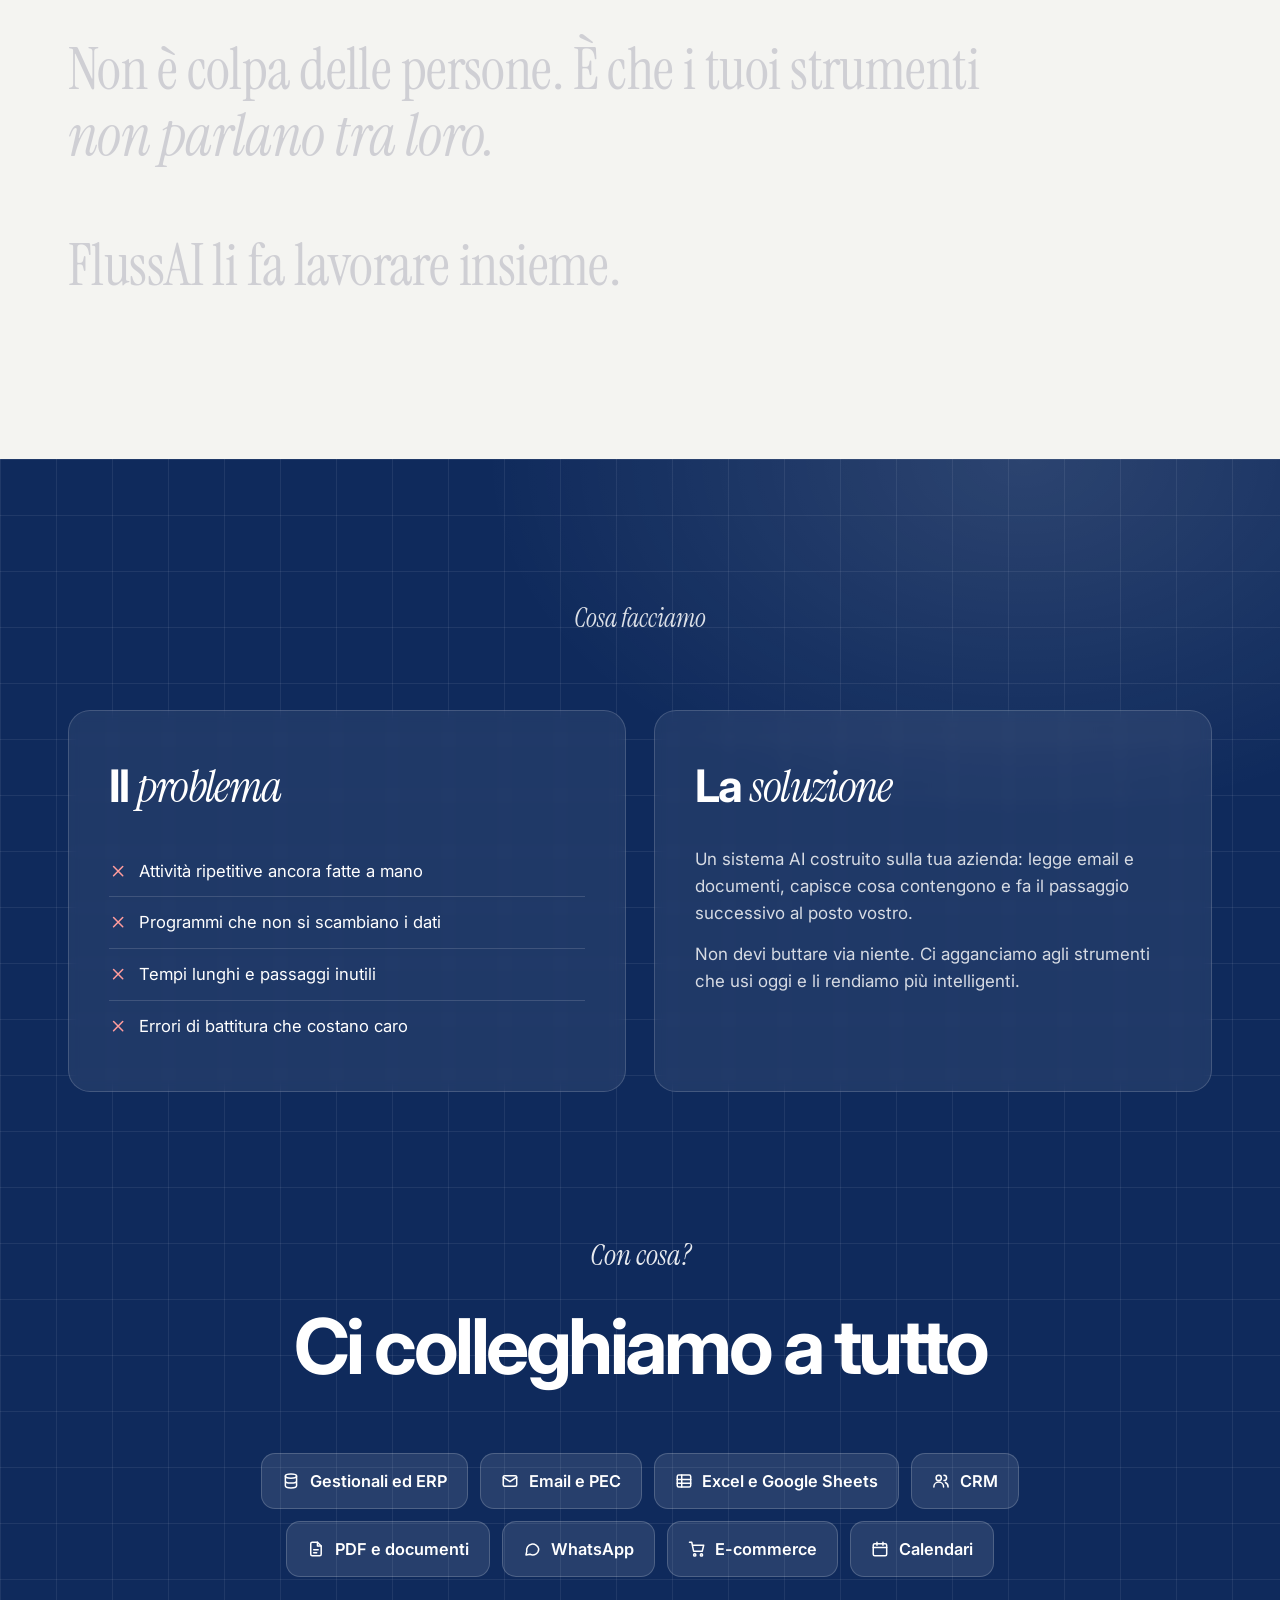
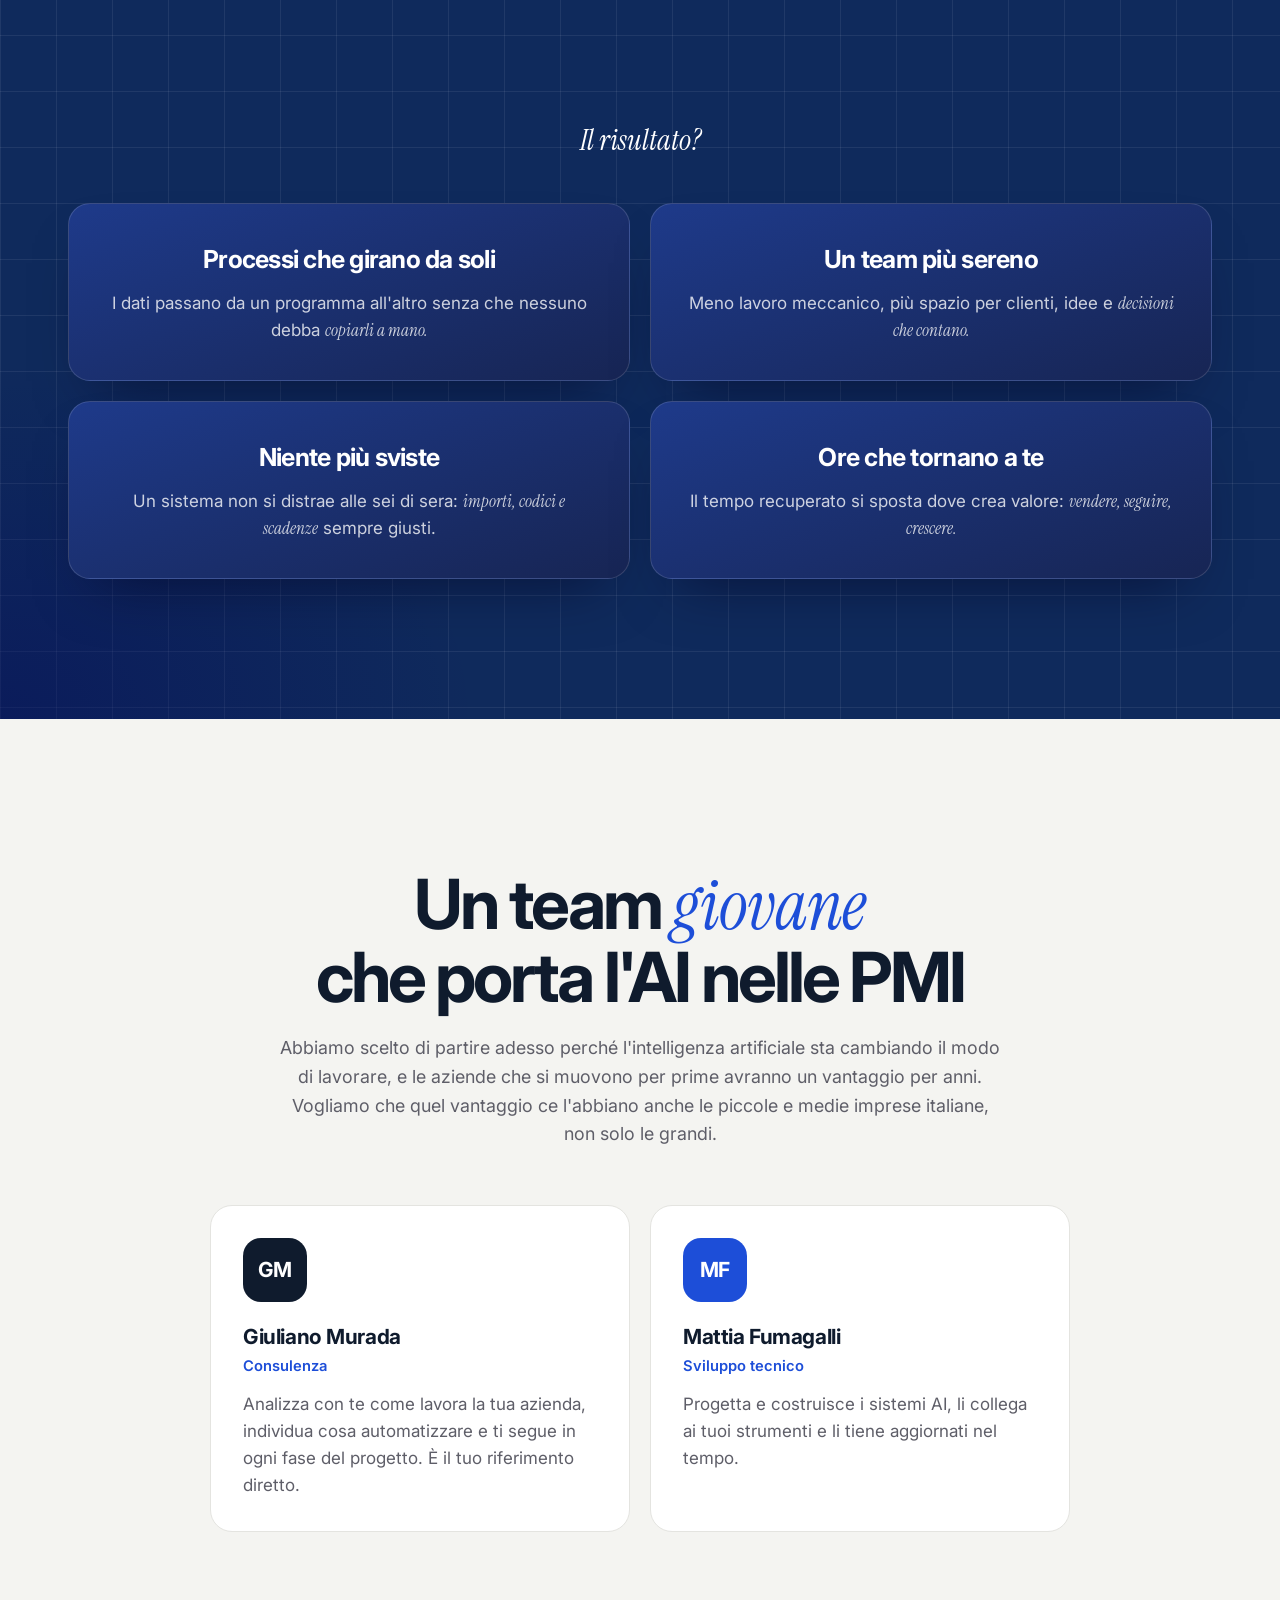
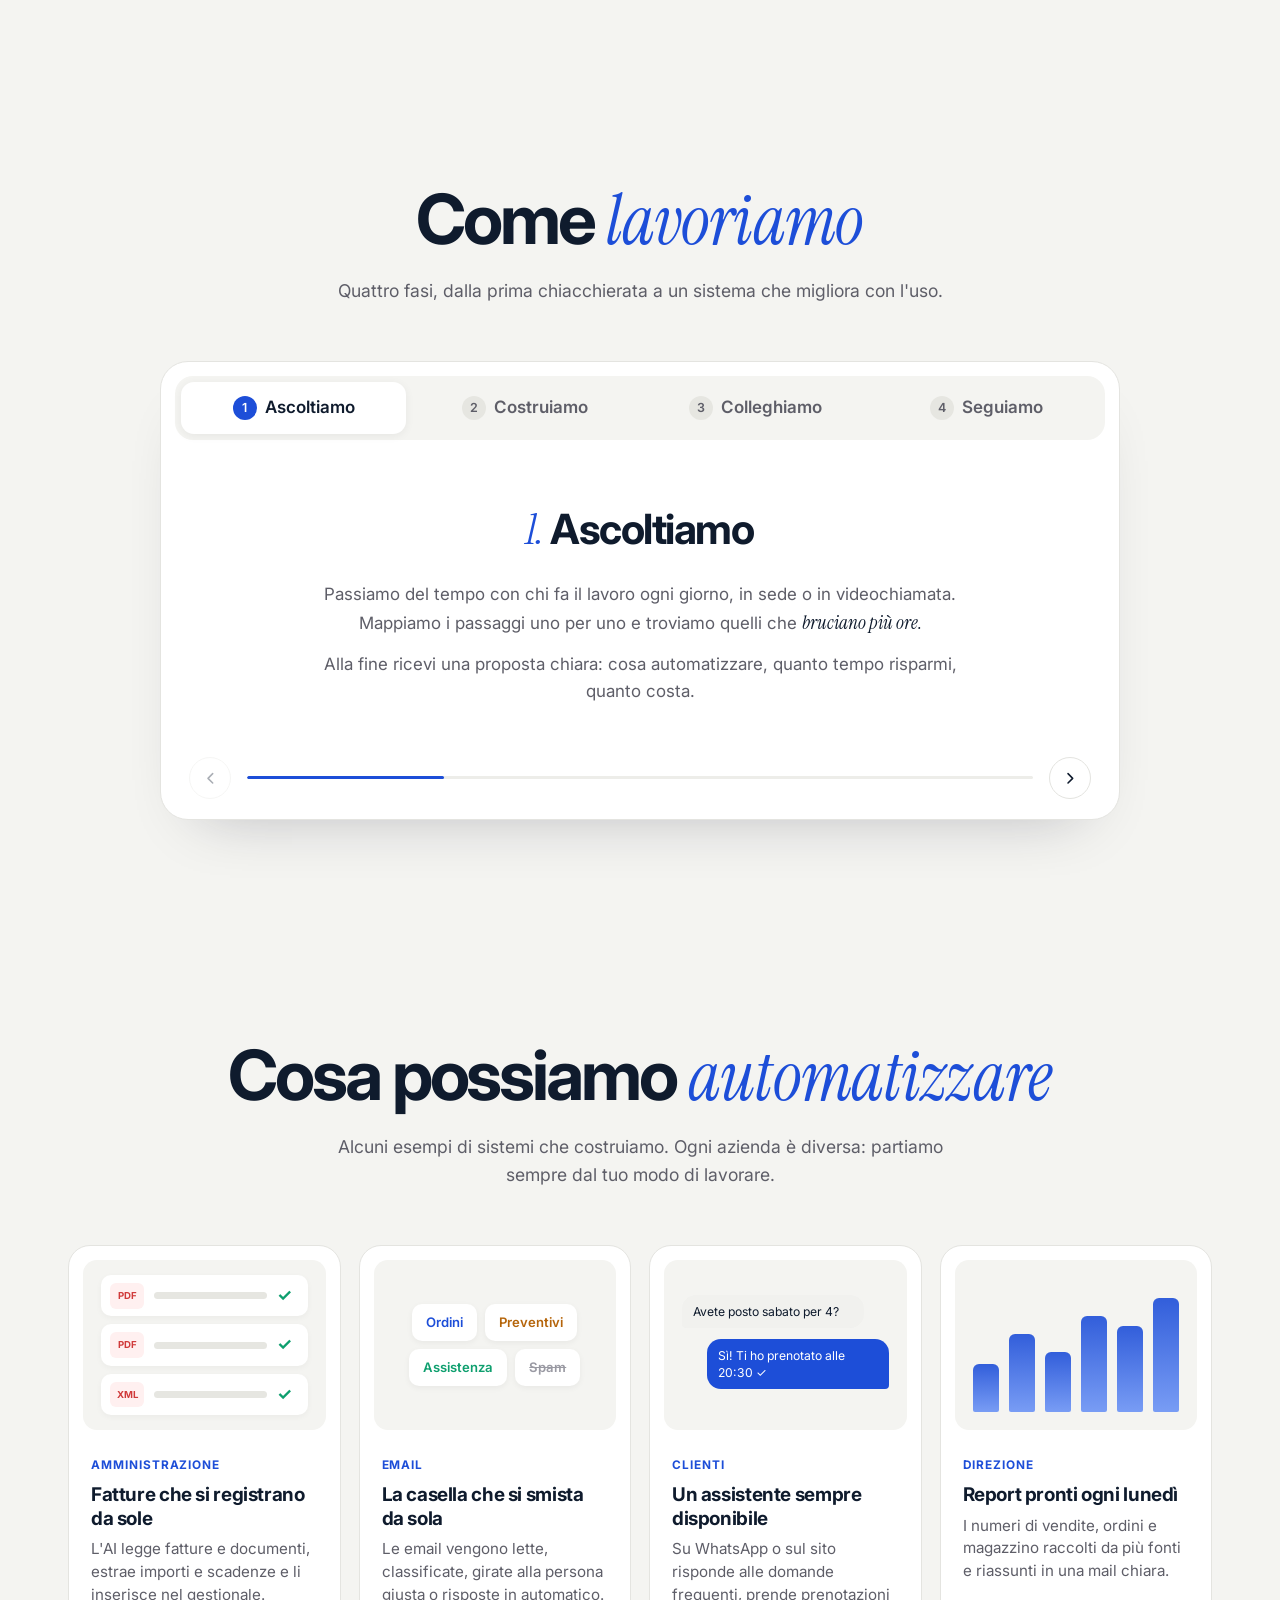
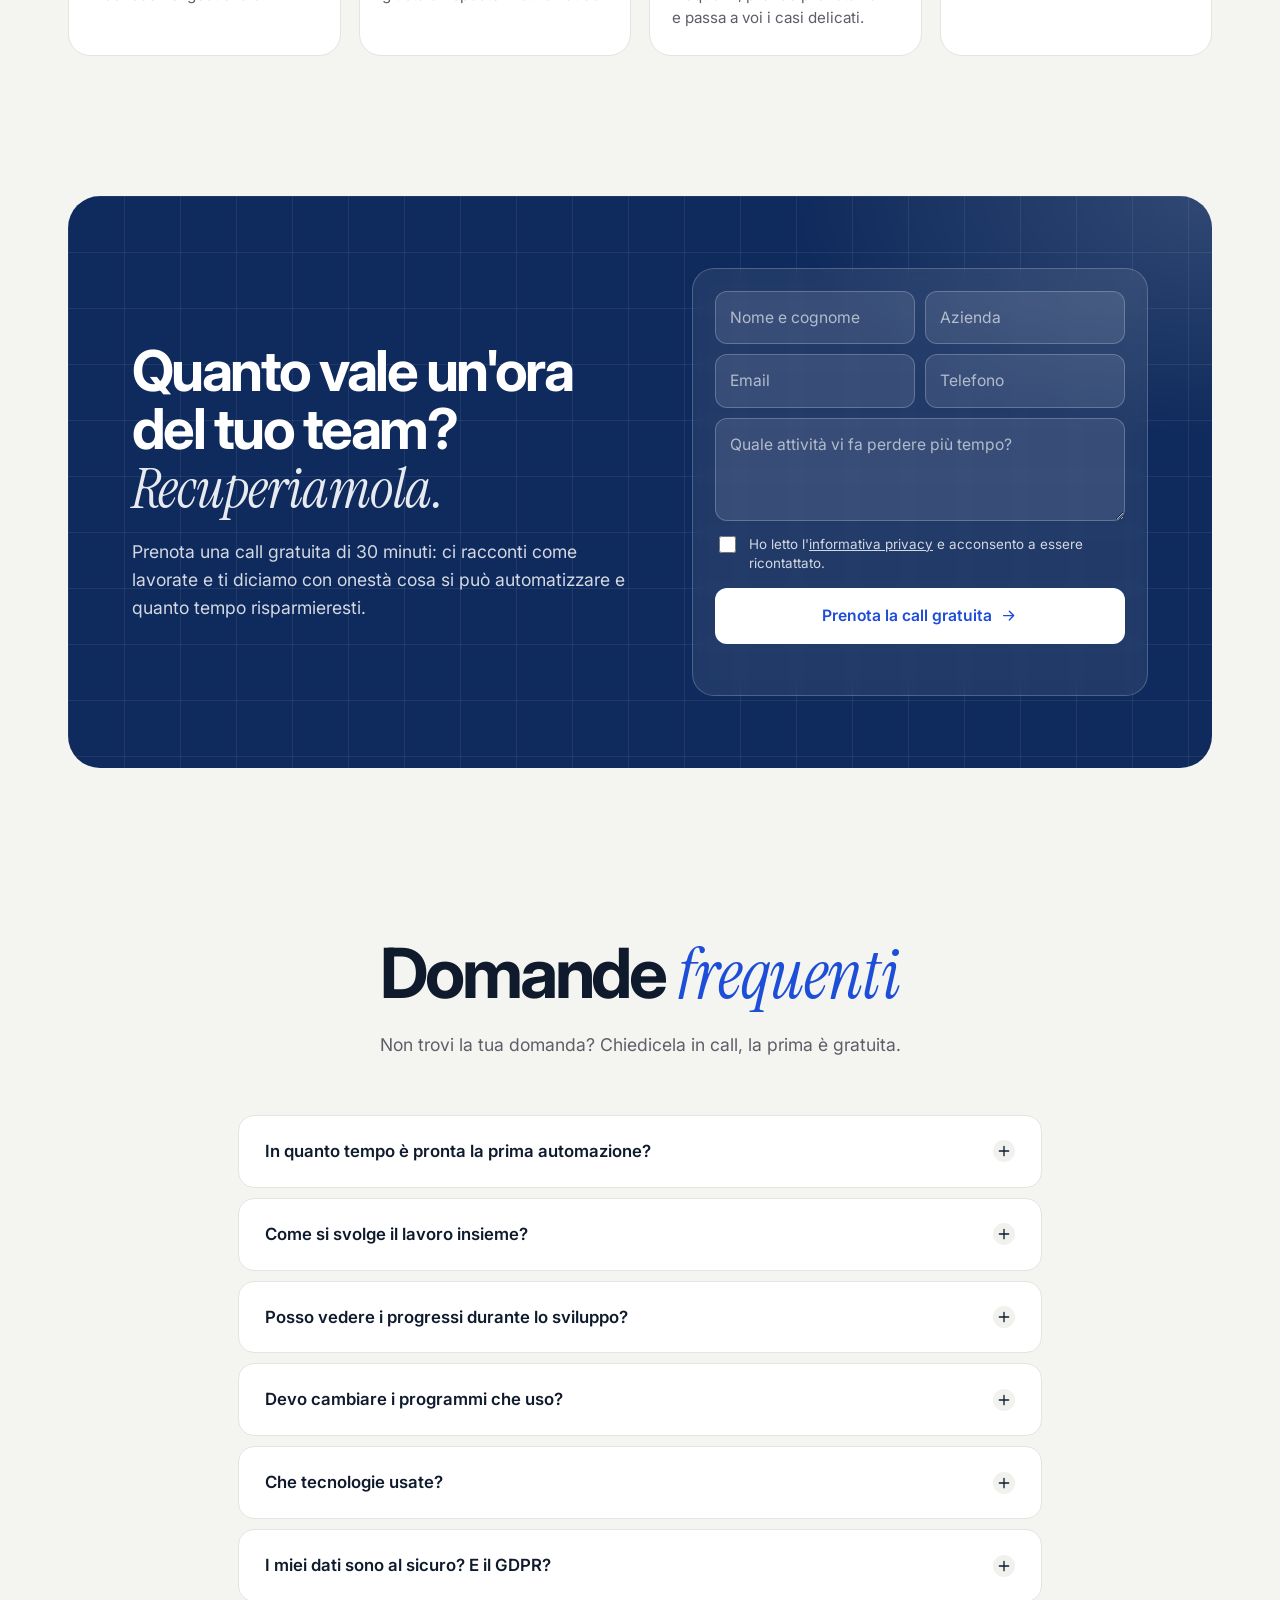
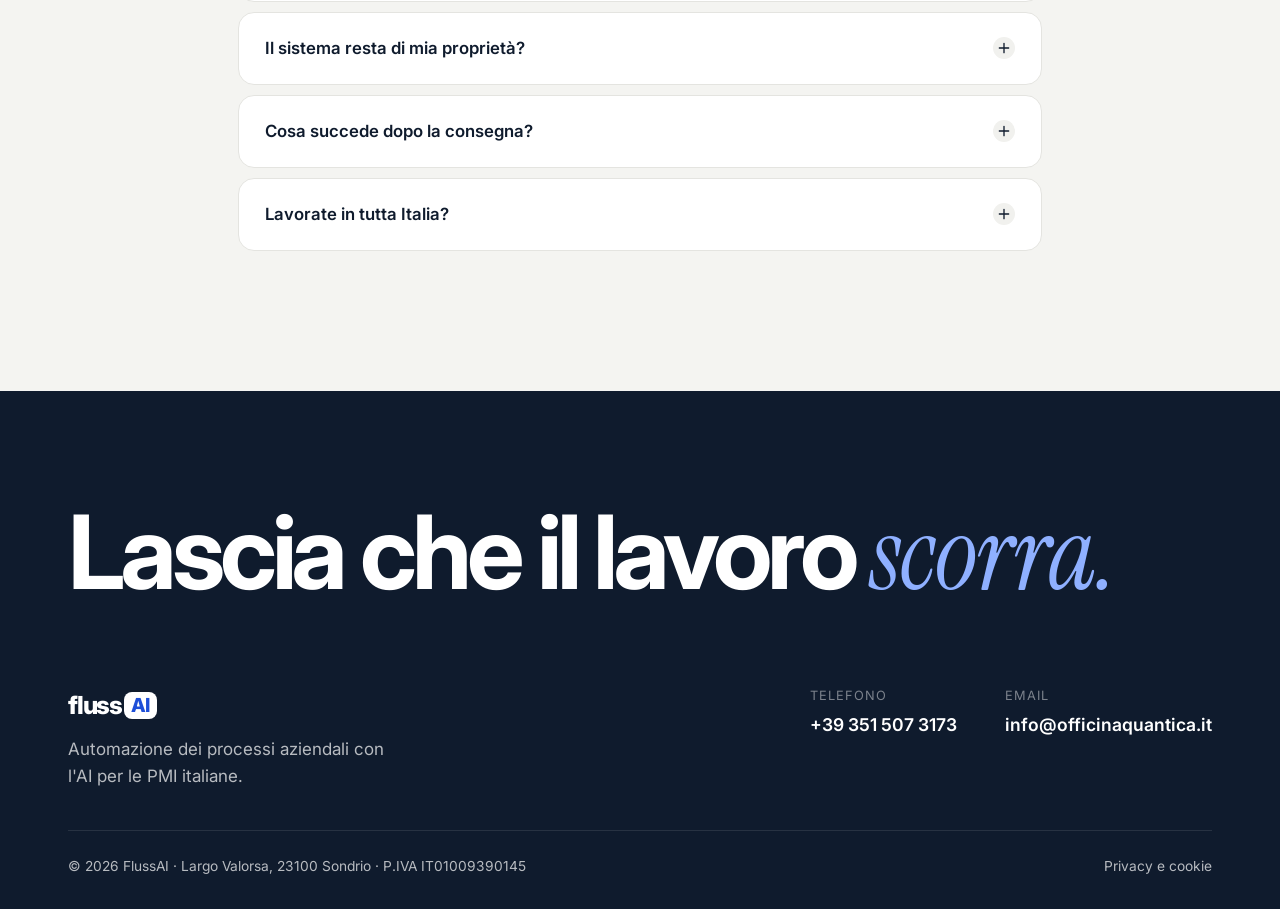
==== commit 15ac5c05: "Landing FlussAI pronta per flussai.officinaquantica.it: contatti reali, modulo, privacy, dati strutt" ====
--- a/index.html
+++ b/index.html
@@ -5,16 +5,26 @@
   <meta name="viewport" content="width=device-width, initial-scale=1">
   <title>FlussAI · Automazione dei processi aziendali con l'AI per le PMI italiane</title>
   <meta name="description" content="FlussAI costruisce sistemi AI su misura che automatizzano email, fatture, documenti, Excel e gestionali. Ci integriamo con gli strumenti che usi già. Prenota una call gratuita di 30 minuti.">
-  <link rel="canonical" href="https://m4ttifum4.github.io/flussa/">
+  <link rel="canonical" href="https://flussai.officinaquantica.it/">
+  <meta name="robots" content="index, follow">
   <meta name="theme-color" content="#1D4ED8">
   <meta property="og:type" content="website">
   <meta property="og:locale" content="it_IT">
   <meta property="og:site_name" content="FlussAI">
   <meta property="og:title" content="FlussAI · Il lavoro della tua azienda, finalmente automatico">
   <meta property="og:description" content="Sistemi AI su misura che collegano i tuoi strumenti e fanno girare da soli i processi ripetitivi.">
-  <meta property="og:url" content="https://m4ttifum4.github.io/flussa/">
+  <meta property="og:url" content="https://flussai.officinaquantica.it/">
+  <meta property="og:image" content="https://flussai.officinaquantica.it/og-image.jpg">
+  <meta property="og:image:width" content="1200">
+  <meta property="og:image:height" content="630">
+  <meta property="og:image:alt" content="FlussAI: il lavoro della tua azienda, finalmente automatico">
+  <meta name="twitter:image" content="https://flussai.officinaquantica.it/og-image.jpg">
   <meta name="twitter:card" content="summary_large_image">
-  <link rel="icon" href="favicon.svg" type="image/svg+xml">
+  <link rel="icon" href="/favicon.ico" sizes="48x48">
+  <link rel="icon" href="/favicon.svg" type="image/svg+xml">
+  <link rel="icon" href="/favicon-96x96.png" type="image/png" sizes="96x96">
+  <link rel="icon" href="/icon-192.png" type="image/png" sizes="192x192">
+  <link rel="apple-touch-icon" href="/apple-touch-icon.png">
 
   <link rel="preconnect" href="https://fonts.googleapis.com">
   <link rel="preconnect" href="https://fonts.gstatic.com" crossorigin>
@@ -24,15 +34,33 @@
   <script type="application/ld+json">
   {
     "@context": "https://schema.org",
-    "@type": "ProfessionalService",
-    "name": "FlussAI",
-    "url": "https://m4ttifum4.github.io/flussa/",
-    "description": "Automazione dei processi aziendali e agenti AI su misura per piccole e medie imprese italiane.",
-    "email": "ciao@flussai.it",
-    "telephone": "+39 000 000 0000",
-    "areaServed": {"@type": "Country", "name": "Italia"},
-    "founder": [{"@type": "Person", "name": "Giuliano Murada", "jobTitle": "Consulenza"}, {"@type": "Person", "name": "Mattia Fumagalli", "jobTitle": "Sviluppo tecnico"}],
-    "knowsAbout": ["Automazione processi aziendali", "Agenti AI", "Intelligenza artificiale per PMI", "Integrazione gestionali", "Automazione fatture"]
+    "@graph": [
+      {
+        "@type": "WebSite",
+        "@id": "https://flussai.officinaquantica.it/#sito",
+        "url": "https://flussai.officinaquantica.it/",
+        "name": "FlussAI",
+        "alternateName": ["Fluss AI", "fluss.ai"],
+        "inLanguage": "it-IT",
+        "publisher": {"@id": "https://flussai.officinaquantica.it/#azienda"}
+      },
+      {
+        "@type": ["Organization", "ProfessionalService"],
+        "@id": "https://flussai.officinaquantica.it/#azienda",
+        "name": "FlussAI",
+        "url": "https://flussai.officinaquantica.it/",
+        "logo": {"@type": "ImageObject", "url": "https://flussai.officinaquantica.it/icon-512.png", "width": 512, "height": 512},
+        "image": "https://flussai.officinaquantica.it/og-image.jpg",
+        "description": "Automazione dei processi aziendali e agenti AI su misura per piccole e medie imprese italiane.",
+        "email": "info@officinaquantica.it",
+        "telephone": "+39 351 507 3173",
+        "vatID": "IT01009390145",
+        "address": {"@type": "PostalAddress", "streetAddress": "Largo Valorsa", "addressLocality": "Sondrio", "postalCode": "23100", "addressRegion": "SO", "addressCountry": "IT"},
+        "areaServed": {"@type": "Country", "name": "Italia"},
+        "founder": [{"@type": "Person", "name": "Giuliano Murada", "jobTitle": "Consulenza"}, {"@type": "Person", "name": "Mattia Fumagalli", "jobTitle": "Sviluppo tecnico"}],
+        "knowsAbout": ["Automazione processi aziendali", "Agenti AI", "Intelligenza artificiale per PMI", "Integrazione gestionali", "Automazione fatture"]
+      }
+    ]
   }
   </script>
   <script type="application/ld+json">
@@ -42,7 +70,7 @@
     "mainEntity": [
       {"@type": "Question", "name": "In quanto tempo è pronta la prima automazione?", "acceptedAnswer": {"@type": "Answer", "text": "Per un singolo processo, come la registrazione delle fatture o lo smistamento delle email, di solito servono dalle 2 alle 4 settimane, test compresi."}},
       {"@type": "Question", "name": "Devo cambiare i programmi che uso?", "acceptedAnswer": {"@type": "Answer", "text": "No. Ci colleghiamo a gestionale, email, Excel, CRM e agli altri strumenti che usate già."}},
-      {"@type": "Question", "name": "I miei dati sono al sicuro?", "acceptedAnswer": {"@type": "Answer", "text": "Lavoriamo nel rispetto del GDPR, con accessi limitati ai soli dati necessari e fornitori con server in Unione Europea quando possibile. Firmiamo un accordo sul trattamento dei dati."}},
+      {"@type": "Question", "name": "I miei dati sono al sicuro?", "acceptedAnswer": {"@type": "Answer", "text": "Lavoriamo nel rispetto del GDPR: accessi limitati ai soli dati necessari, intelligenza artificiale usata tramite servizi professionali che non addestrano i modelli sui vostri dati e un accordo scritto sul trattamento dei dati."}},
       {"@type": "Question", "name": "Lavorate in tutta Italia?", "acceptedAnswer": {"@type": "Answer", "text": "Sì. Lavoriamo da remoto con aziende di tutta Italia e, quando serve, veniamo in sede per l'analisi iniziale."}}
     ]
   }
@@ -261,10 +289,6 @@
             <p>Progetta e costruisce i sistemi AI, li collega ai tuoi strumenti e li tiene aggiornati nel tempo.</p>
           </article>
         </div>
-        <div class="team__social fade">
-          <a href="#" class="chip"><svg class="ic"><use href="#i-insta"/></svg> Seguici su Instagram</a>
-          <a href="#" class="chip"><svg class="ic"><use href="#i-linkedin"/></svg> LinkedIn</a>
-        </div>
       </div>
     </section>
 
@@ -366,7 +390,10 @@
             <h2>Quanto vale un'ora<br>del tuo team? <em>Recuperiamola.</em></h2>
             <p>Prenota una call gratuita di 30 minuti: ci racconti come lavorate e ti diciamo con onestà cosa si può automatizzare e quanto tempo risparmieresti.</p>
           </div>
-          <form class="cta__form" id="lead-form" action="" method="POST" novalidate>
+          <form class="cta__form" id="lead-form" action="https://formsubmit.co/ajax/info@officinaquantica.it" method="POST" novalidate>
+            <input type="hidden" name="_subject" value="FlussAI: richiesta di call gratuita">
+            <input type="hidden" name="_template" value="table">
+            <input type="text" name="_honey" tabindex="-1" autocomplete="off" aria-hidden="true" style="display:none">
             <div class="row">
               <input name="nome" type="text" placeholder="Nome e cognome" autocomplete="name" required aria-label="Nome e cognome">
               <input name="azienda" type="text" placeholder="Azienda" autocomplete="organization" aria-label="Azienda">
@@ -376,7 +403,7 @@
               <input name="telefono" type="tel" placeholder="Telefono" autocomplete="tel" aria-label="Telefono">
             </div>
             <textarea name="messaggio" rows="3" placeholder="Quale attività vi fa perdere più tempo?" aria-label="Quale attività vi fa perdere più tempo?"></textarea>
-            <label class="consent"><input type="checkbox" name="privacy" required> <span>Acconsento al trattamento dei dati secondo la <a href="#">privacy policy</a>.</span></label>
+            <label class="consent"><input type="checkbox" name="privacy" required> <span>Ho letto l'<a href="/privacy.html">informativa privacy</a> e acconsento a essere ricontattato.</span></label>
             <button type="submit" class="btn btn--white">Prenota la call gratuita <svg class="ic"><use href="#i-arrow"/></svg></button>
             <p class="form-msg" id="form-msg" role="status" aria-live="polite"></p>
           </form>
@@ -395,7 +422,7 @@
           <details><summary>Posso vedere i progressi durante lo sviluppo?<svg class="ic"><use href="#i-plus"/></svg></summary><p>Sì. Ti mostriamo il sistema mentre lo costruiamo e raccogliamo i tuoi commenti a ogni passaggio. Niente sorprese alla consegna.</p></details>
           <details><summary>Devo cambiare i programmi che uso?<svg class="ic"><use href="#i-plus"/></svg></summary><p>No. Ci colleghiamo a gestionale, email, Excel, CRM e agli altri strumenti che usate già. Se un programma non permette collegamenti diretti, troviamo comunque un modo per scambiare i dati.</p></details>
           <details><summary>Che tecnologie usate?<svg class="ic"><use href="#i-plus"/></svg></summary><p>Usiamo i modelli di intelligenza artificiale più affidabili sul mercato, insieme a strumenti di automazione e integrazione consolidati. Scegliamo di volta in volta quello che dà il miglior rapporto tra risultato, costo e sicurezza per il tuo caso.</p></details>
-          <details><summary>I miei dati sono al sicuro? E il GDPR?<svg class="ic"><use href="#i-plus"/></svg></summary><p>Lavoriamo nel rispetto del GDPR: accessi limitati ai soli dati necessari, fornitori con server in Unione Europea quando possibile e un accordo scritto sul trattamento dei dati. Le operazioni delicate possono sempre richiedere la tua approvazione.</p></details>
+          <details><summary>I miei dati sono al sicuro? E il GDPR?<svg class="ic"><use href="#i-plus"/></svg></summary><p>Lavoriamo nel rispetto del GDPR: accessi limitati ai soli dati necessari, intelligenza artificiale usata tramite servizi professionali che non addestrano i modelli sui vostri dati e un accordo scritto sul trattamento dei dati. Le operazioni delicate possono sempre richiedere la tua approvazione.</p></details>
           <details><summary>Il sistema resta di mia proprietà?<svg class="ic"><use href="#i-plus"/></svg></summary><p>Sì, il sistema costruito per la tua azienda è tuo. Ti consegniamo accessi e documentazione, così non dipendi da noi per sempre.</p></details>
           <details><summary>Cosa succede dopo la consegna?<svg class="ic"><use href="#i-plus"/></svg></summary><p>Offriamo assistenza e manutenzione: controlliamo che tutto funzioni, interveniamo se qualcosa cambia nei tuoi programmi e miglioriamo il sistema nel tempo.</p></details>
           <details><summary>Lavorate in tutta Italia?<svg class="ic"><use href="#i-plus"/></svg></summary><p>Sì. Lavoriamo da remoto con aziende di tutta Italia e, quando serve, veniamo in sede per l'analisi iniziale.</p></details>
@@ -414,13 +441,13 @@
           <p class="footer__claim">Automazione dei processi aziendali con l'AI per le PMI italiane.</p>
         </div>
         <div class="footer__contacts">
-          <p><span>Telefono</span><a href="tel:+390000000000">+39 000 000 0000</a></p>
-          <p><span>Email</span><a href="mailto:ciao@flussai.it">ciao@flussai.it</a></p>
+          <p><span>Telefono</span><a href="tel:+393515073173">+39 351 507 3173</a></p>
+          <p><span>Email</span><a href="mailto:info@officinaquantica.it">info@officinaquantica.it</a></p>
         </div>
       </div>
       <div class="footer__bottom">
-        <p>© <span id="year">2026</span> FlussAI · P. IVA 00000000000</p>
-        <p><a href="#">Privacy Policy</a> · <a href="#">Cookie Policy</a> · <a href="#">Termini di servizio</a></p>
+        <p>© <span id="year">2026</span> FlussAI · Largo Valorsa, 23100 Sondrio · P.IVA IT01009390145</p>
+        <p><a href="/privacy.html">Privacy e cookie</a></p>
       </div>
     </div>
   </footer>
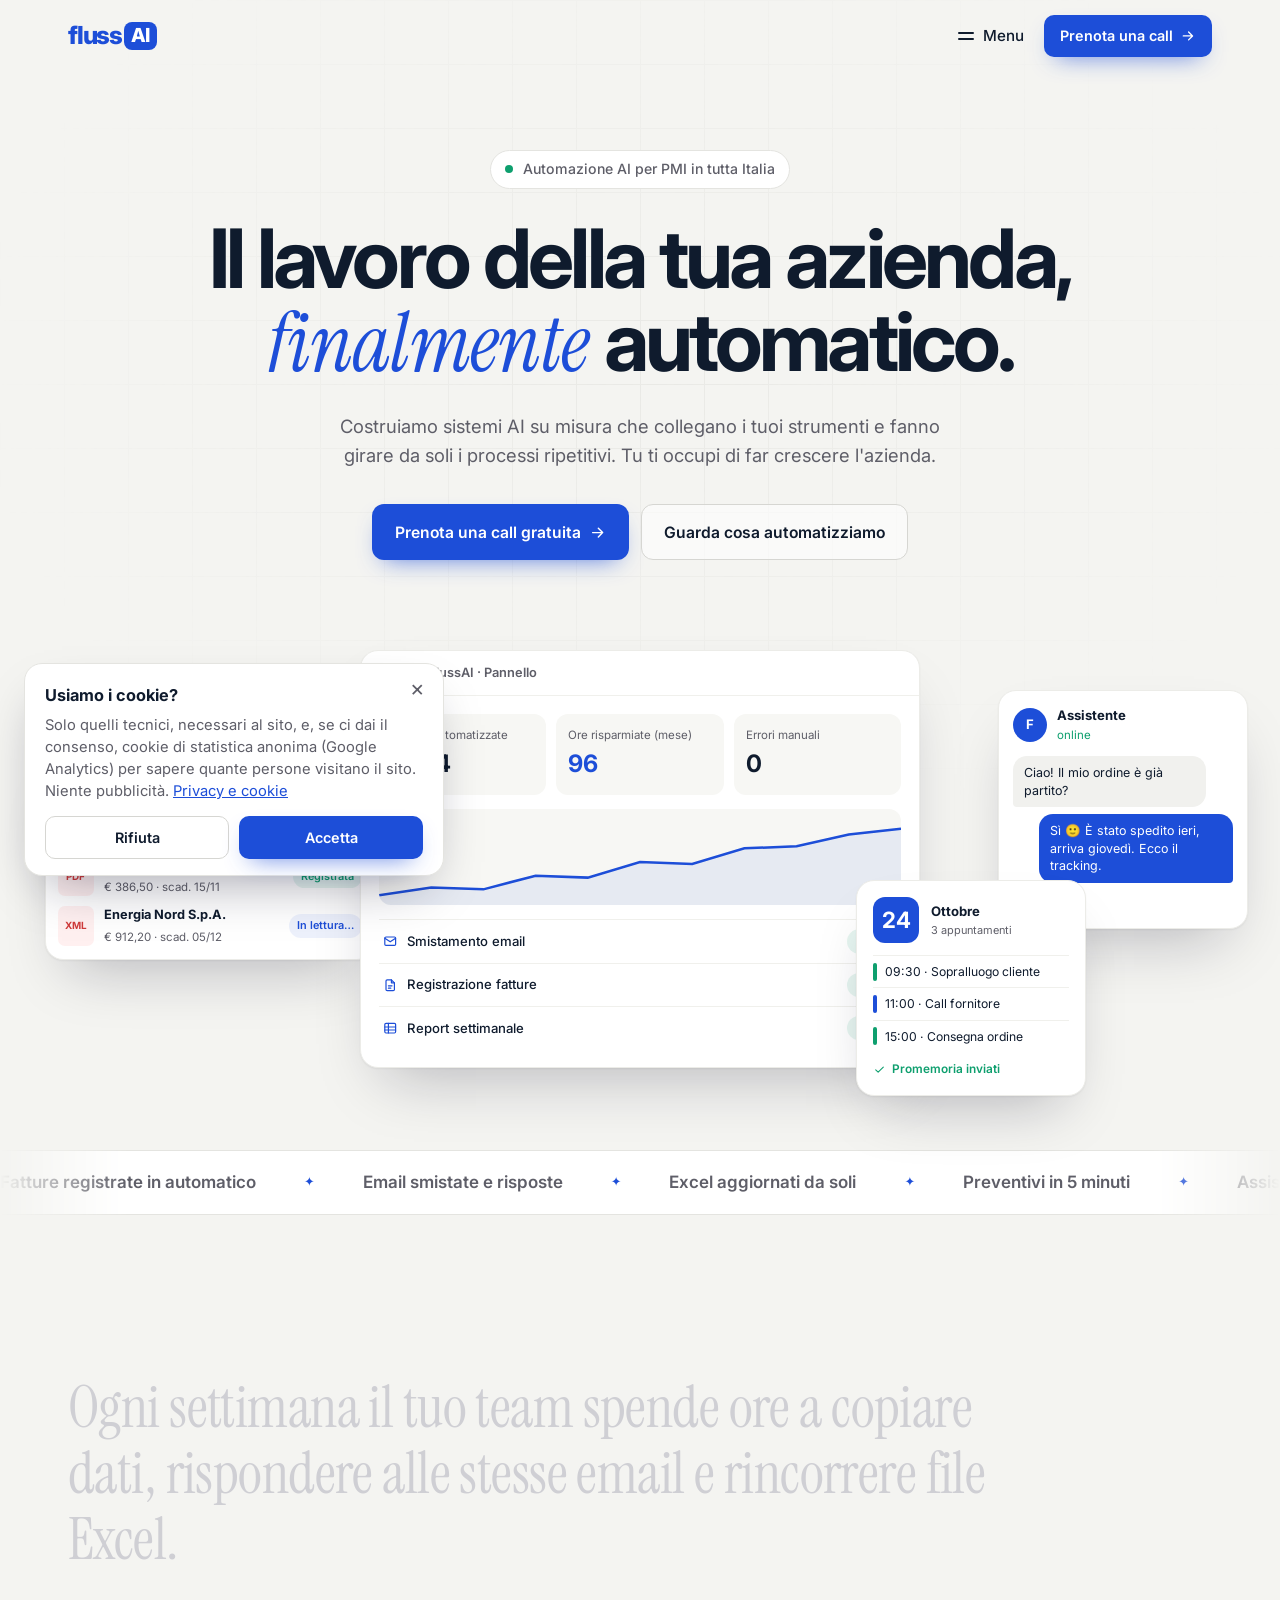
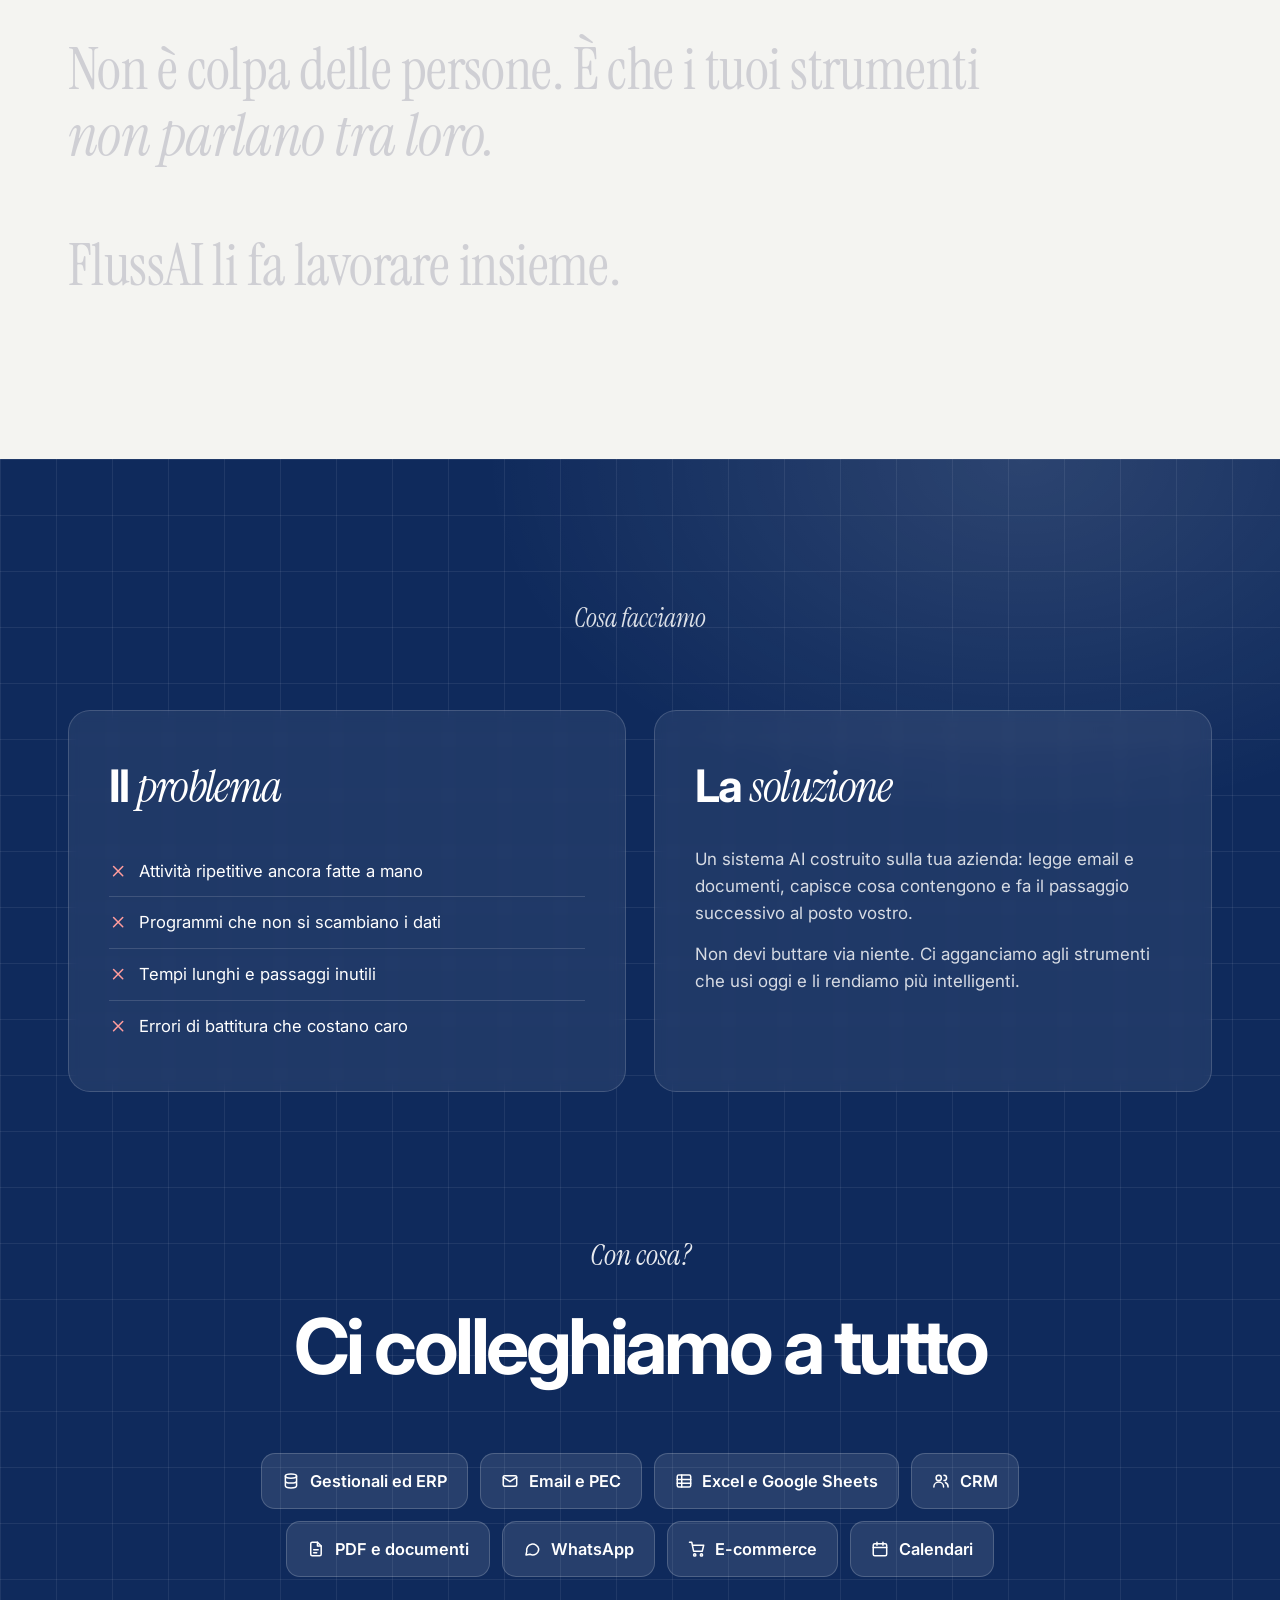
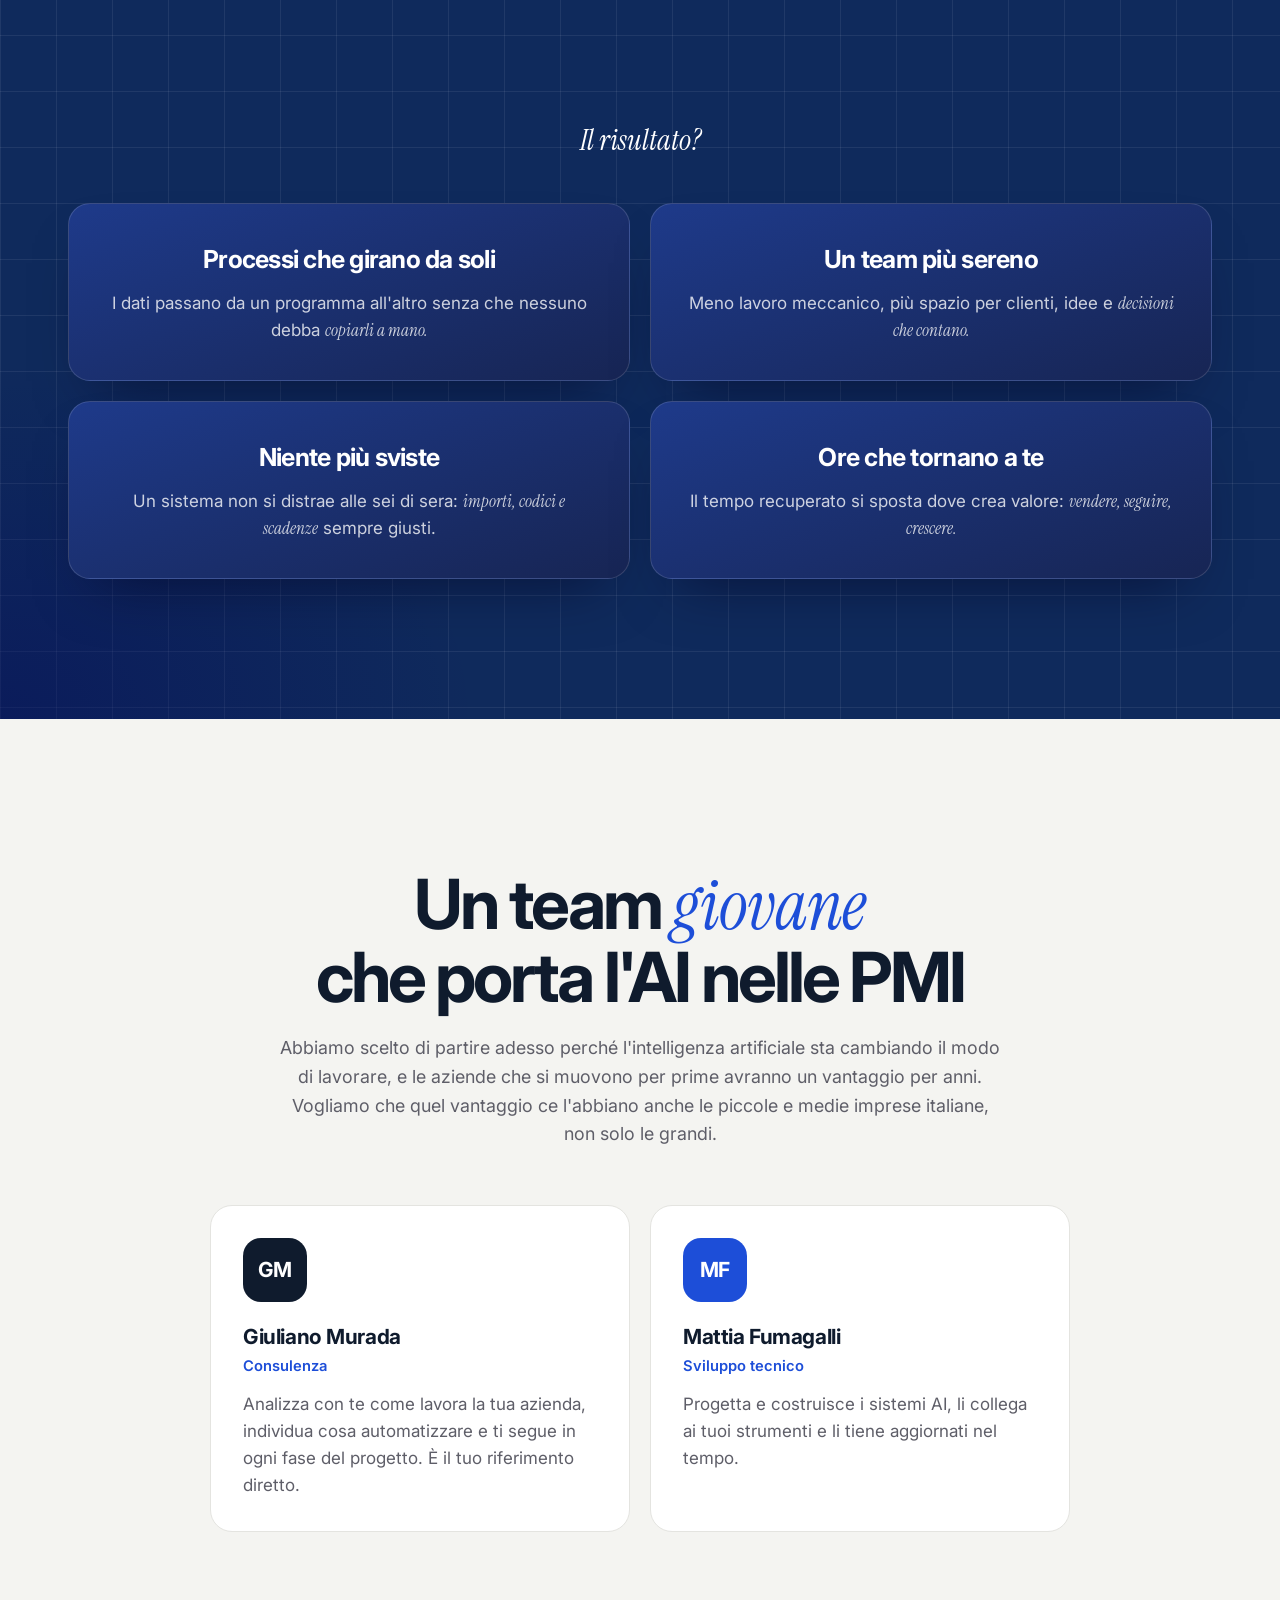
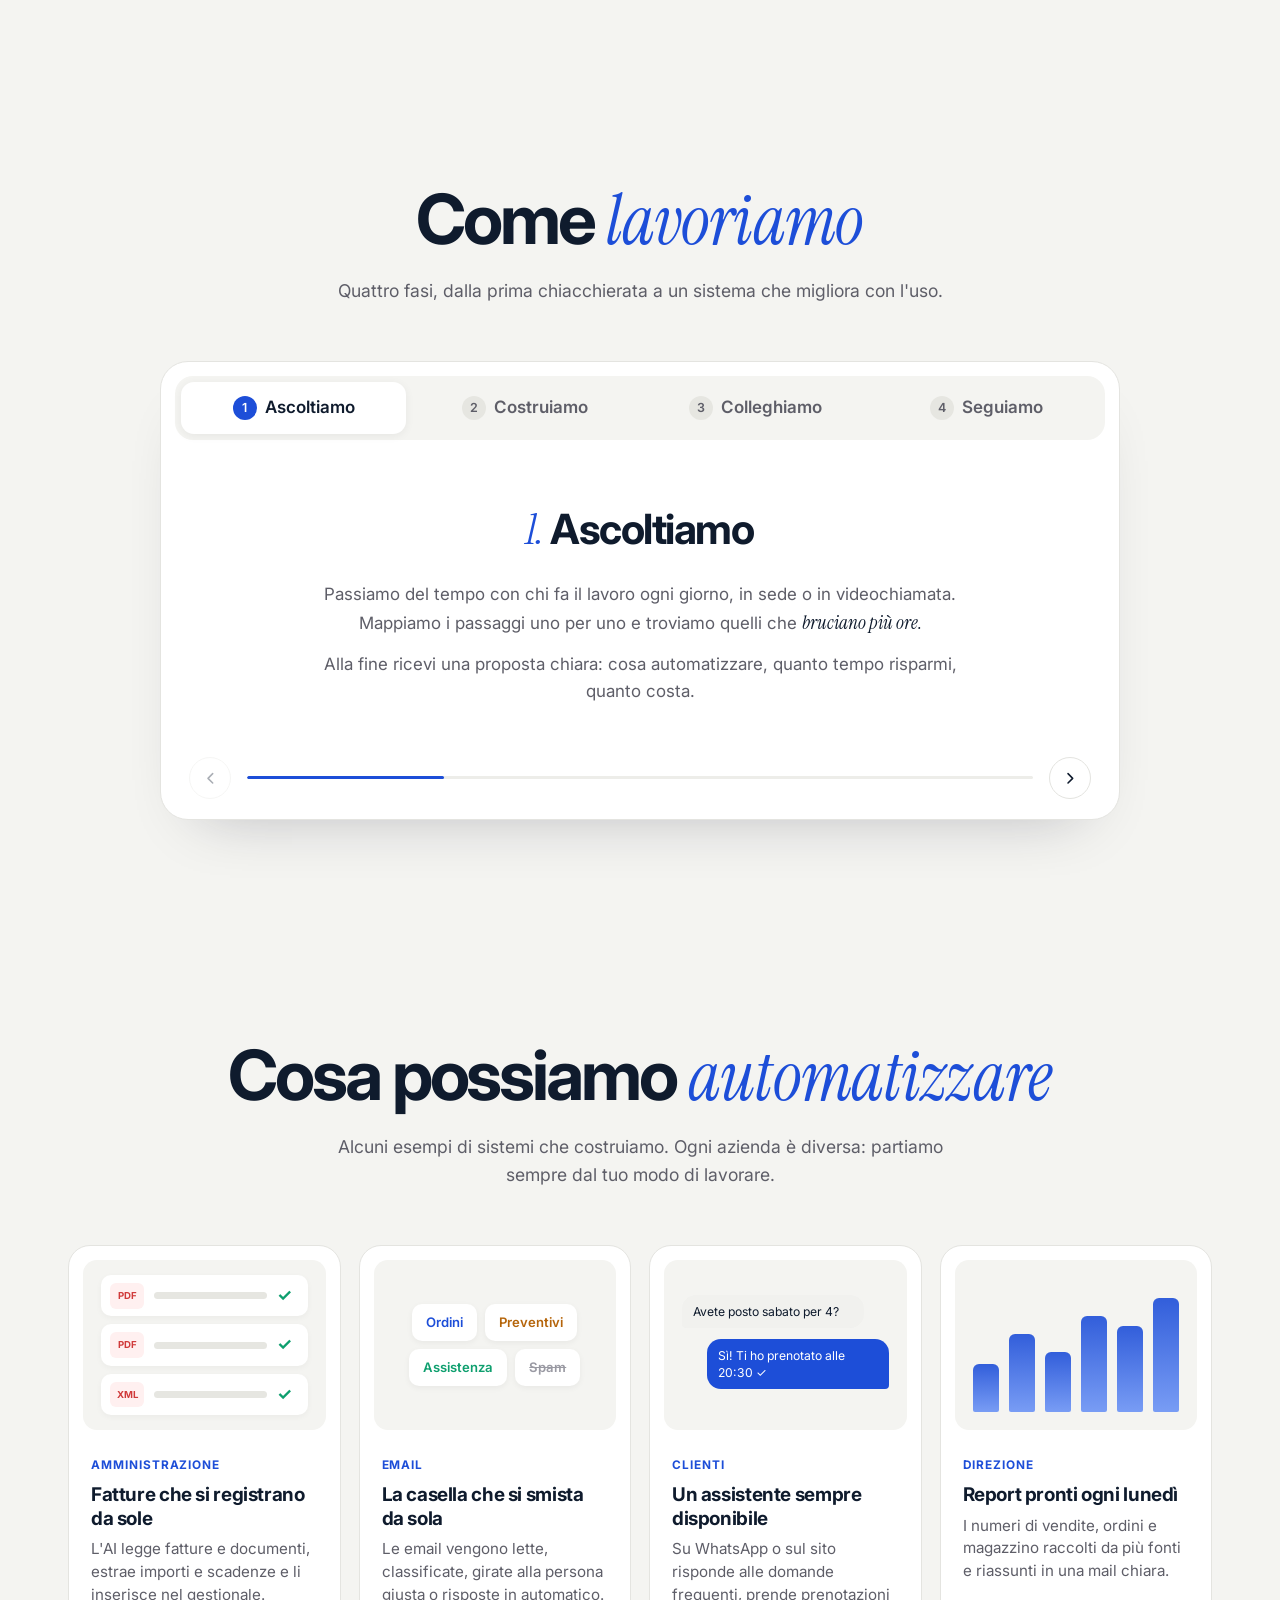
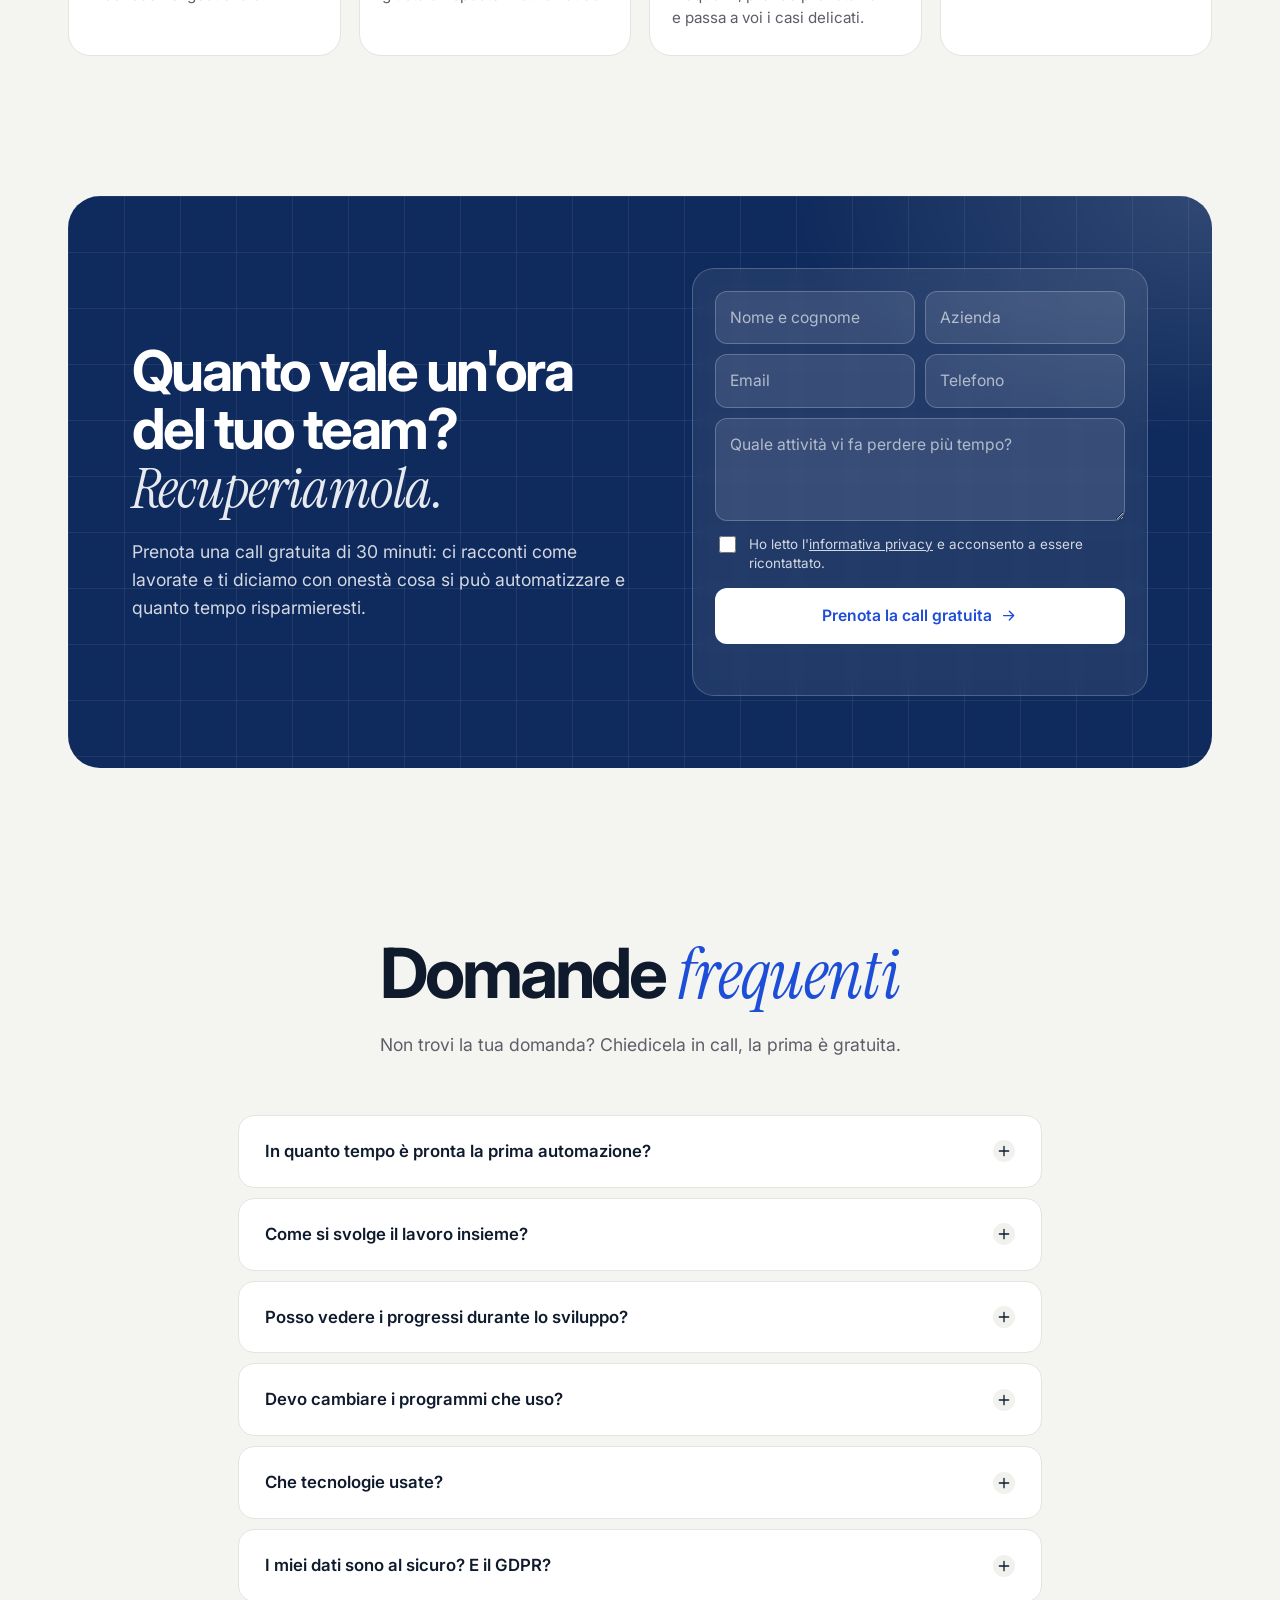
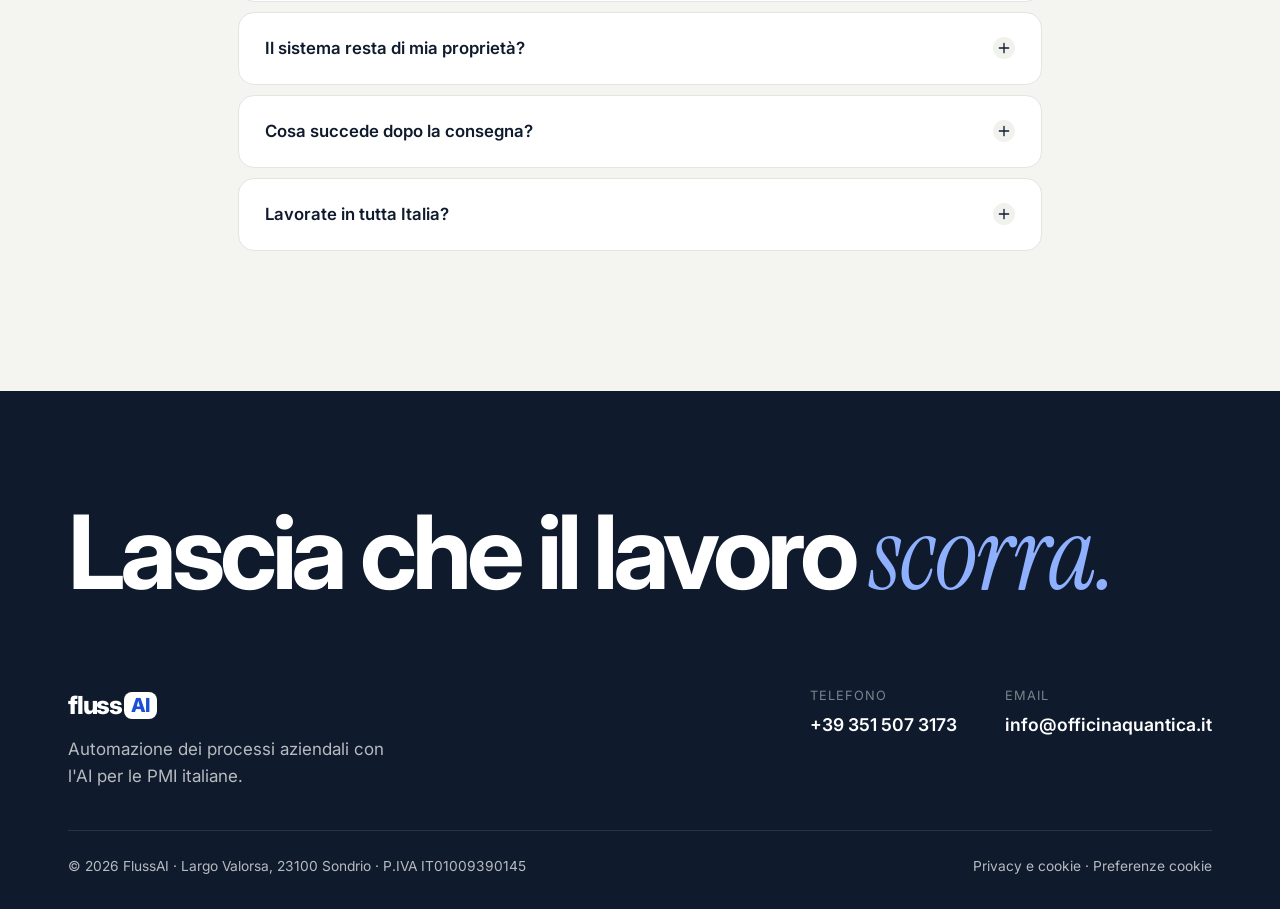
==== commit cffb4340: "Google Analytics con banner cookie (attivo solo dopo consenso) e privacy aggiornata Co-Authored-By: " ====
--- a/index.html
+++ b/index.html
@@ -447,7 +447,7 @@
       </div>
       <div class="footer__bottom">
         <p>© <span id="year">2026</span> FlussAI · Largo Valorsa, 23100 Sondrio · P.IVA IT01009390145</p>
-        <p><a href="/privacy.html">Privacy e cookie</a></p>
+        <p><a href="/privacy.html">Privacy e cookie</a> · <a href="#" data-cookie-prefs>Preferenze cookie</a></p>
       </div>
     </div>
   </footer>
@@ -466,5 +466,6 @@
   </aside>
 
   <script src="main.js" defer></script>
+  <script src="cookie-consent.js" defer></script>
 </body>
 </html>
--- a/style.css
+++ b/style.css
@@ -380,3 +380,15 @@
   .footer__big { margin-bottom: 56px; }
   .toast { right: 16px; bottom: 16px; }
 }
+
+/* Banner cookie */
+.cookie-banner { position: fixed; z-index: 70; left: 24px; bottom: 24px; width: min(420px, calc(100vw - 32px)); padding: 18px 20px 16px; background: #fff; color: var(--ink); border: 1px solid var(--line); border-radius: 18px; box-shadow: 0 24px 50px -20px rgba(16,16,40,.4); font-size: .92rem; animation: toastIn .4s cubic-bezier(.2,.8,.2,1); }
+.cookie-banner__title { margin: 0 28px 6px 0; font-weight: 700; font-size: 1.02rem; }
+.cookie-banner__text { margin: 0 0 14px; color: var(--muted); line-height: 1.5; }
+.cookie-banner__text a { color: var(--blue); }
+.cookie-banner__actions { display: flex; gap: 10px; }
+.cookie-banner__actions .btn { flex: 1; }
+.cookie-banner__x { position: absolute; top: 8px; right: 10px; width: 32px; height: 32px; border: 0; background: none; font-size: 1.4rem; line-height: 1; color: var(--muted); cursor: pointer; border-radius: 8px; }
+.cookie-banner__x:hover { background: var(--bg); color: var(--ink); }
+@media (max-width: 640px) { .cookie-banner { left: 16px; bottom: 16px; } }
+@media (prefers-reduced-motion: reduce) { .cookie-banner { animation: none; } }
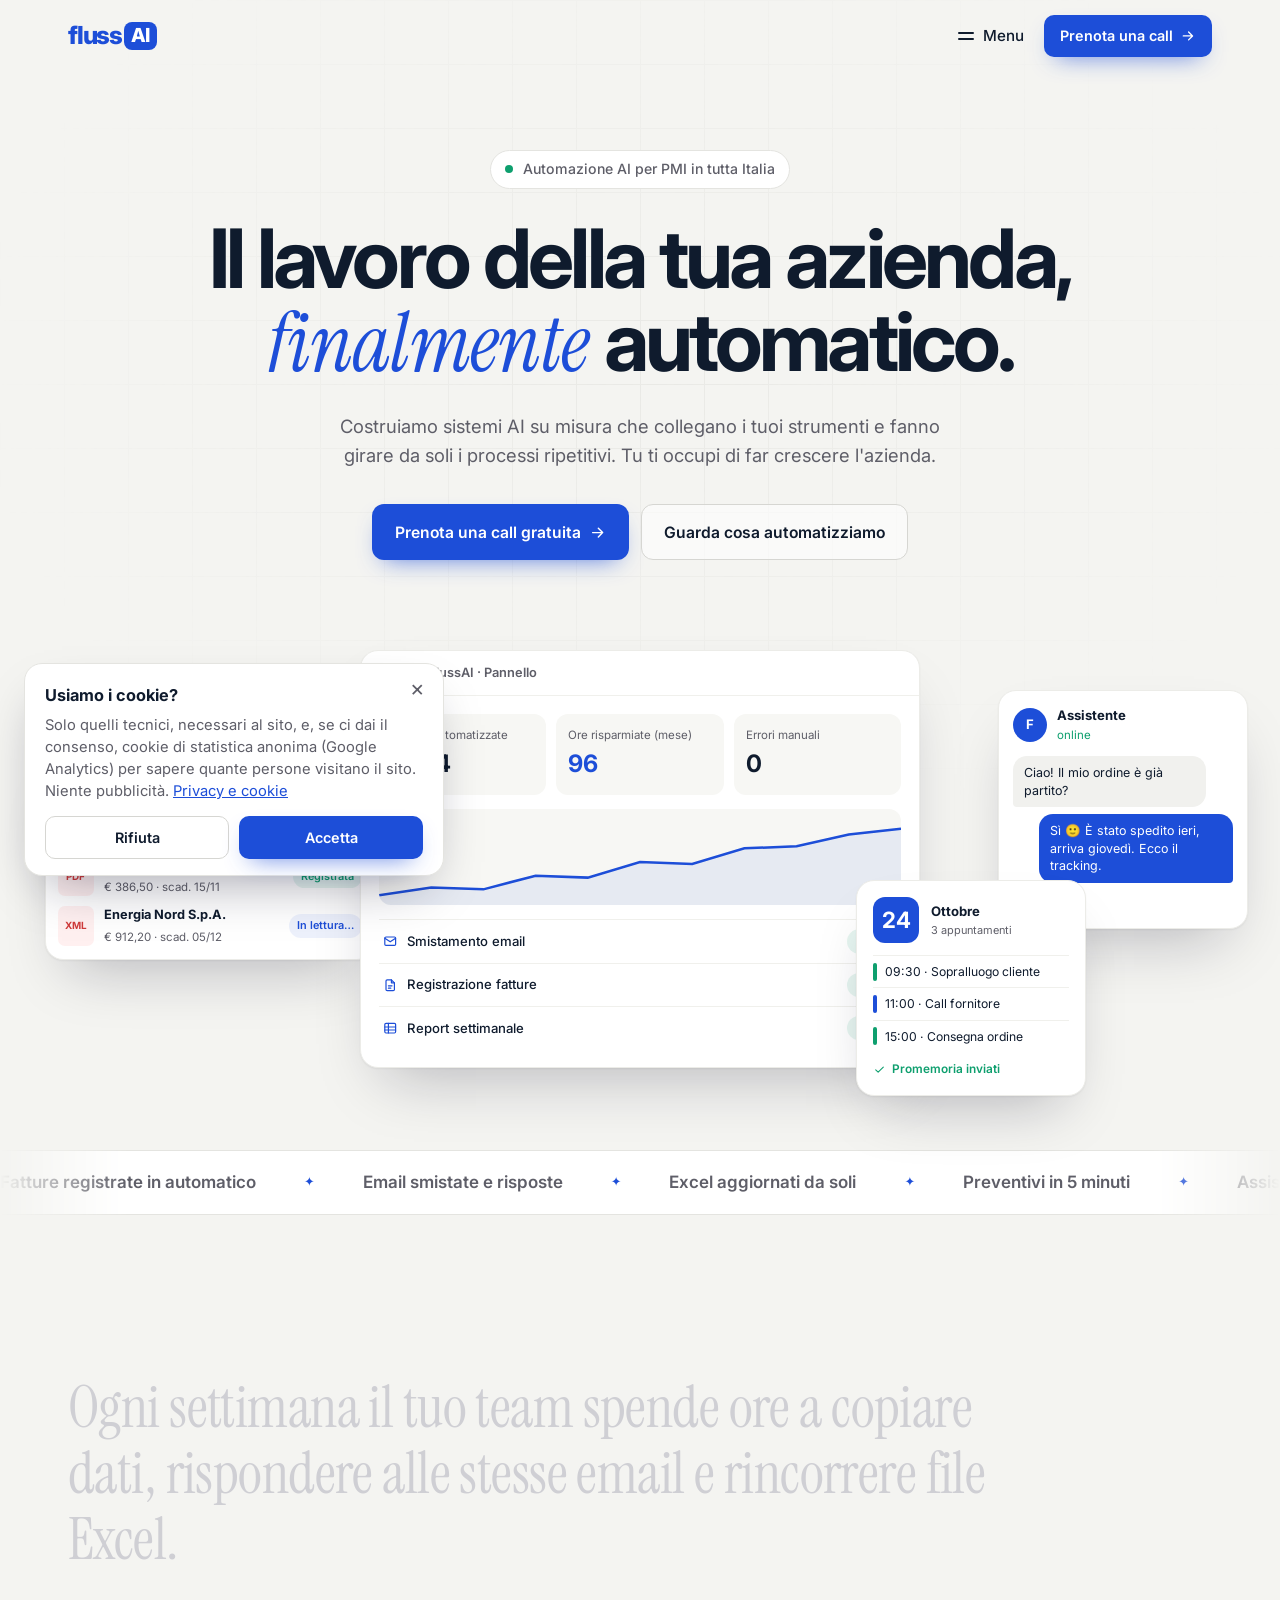
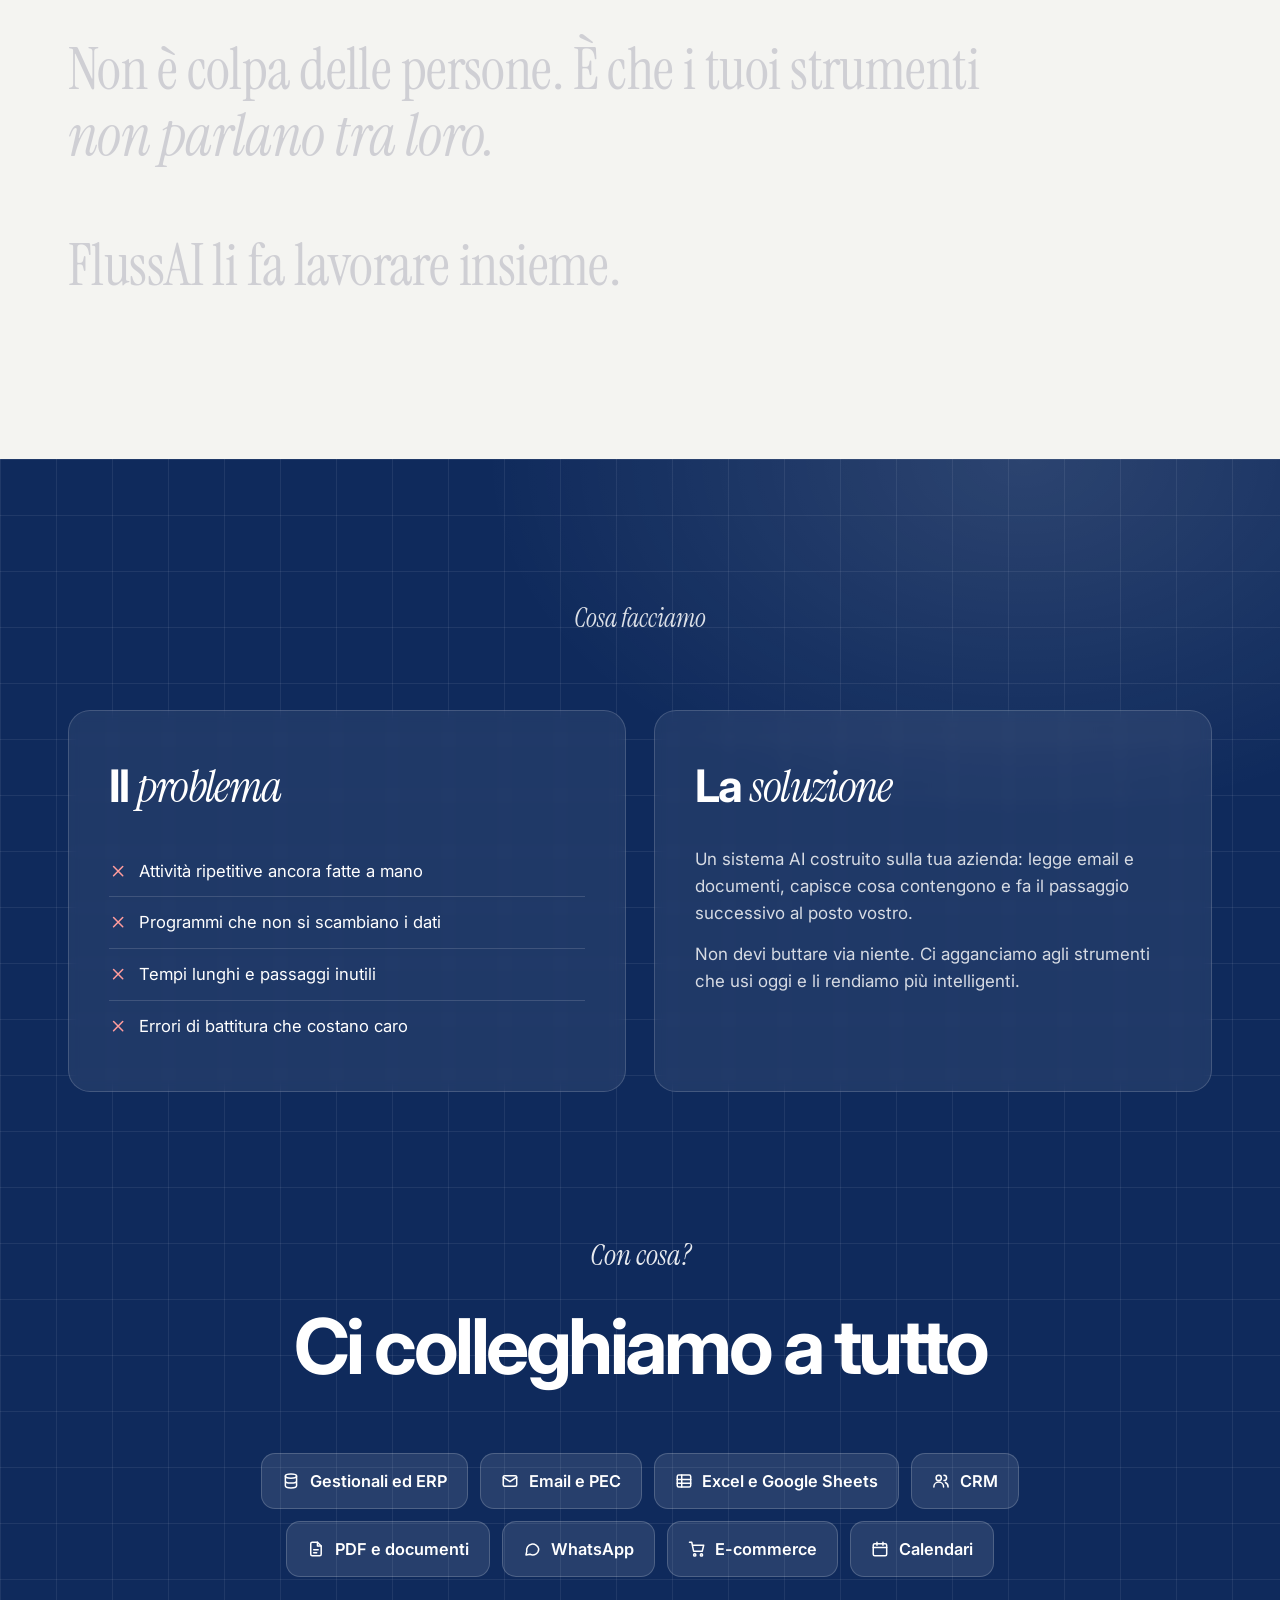
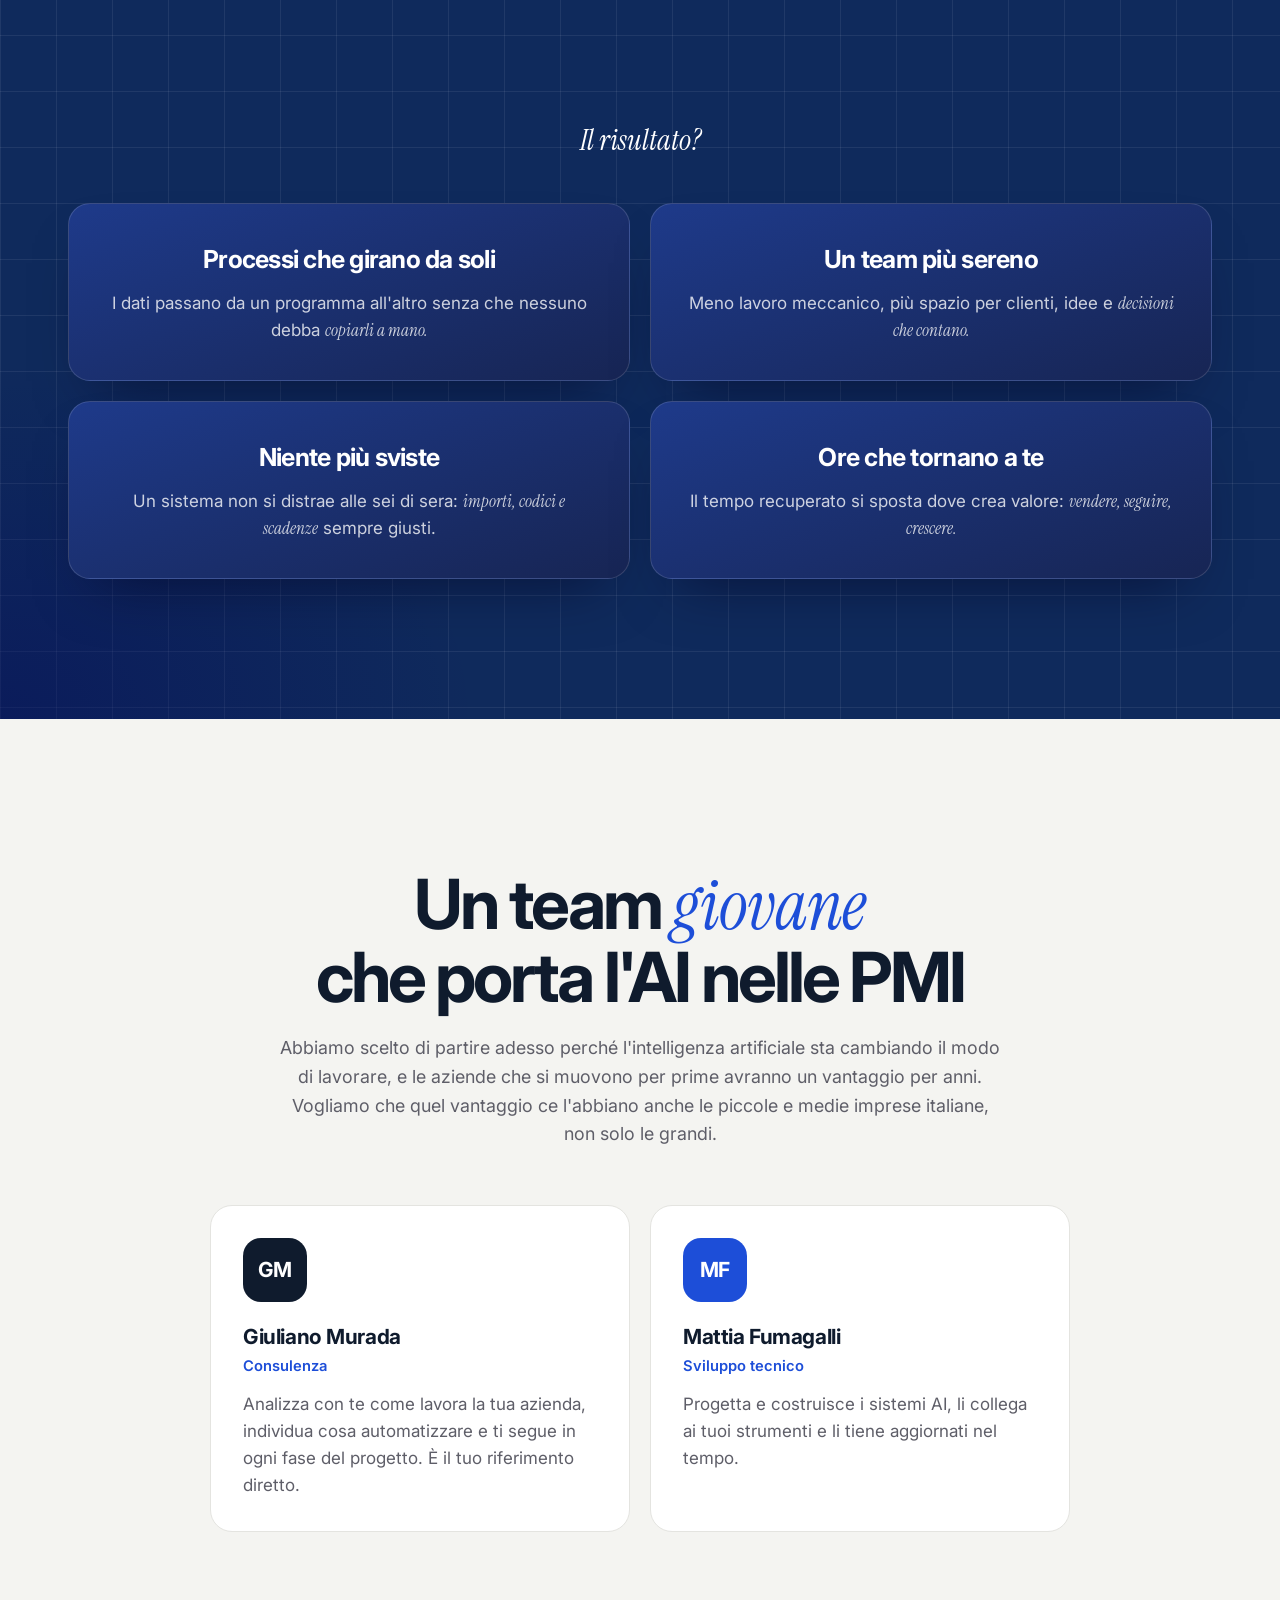
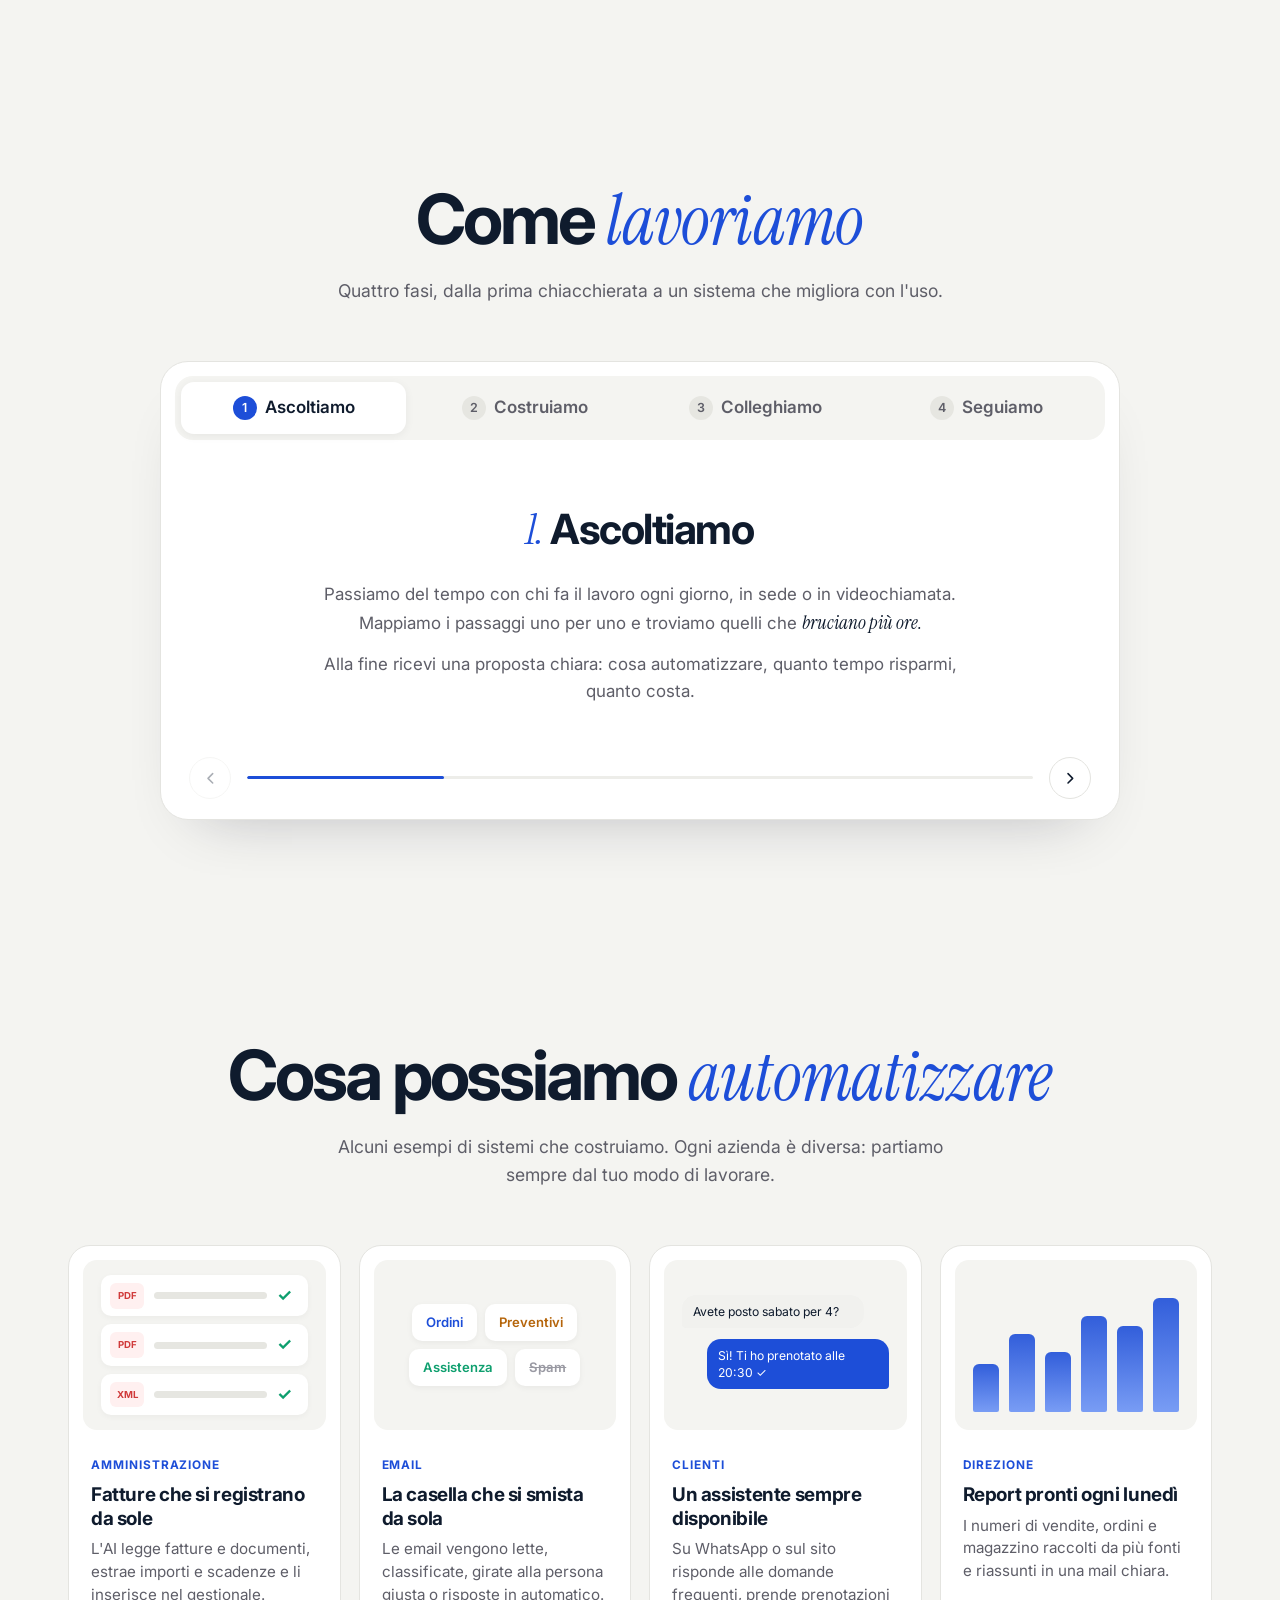
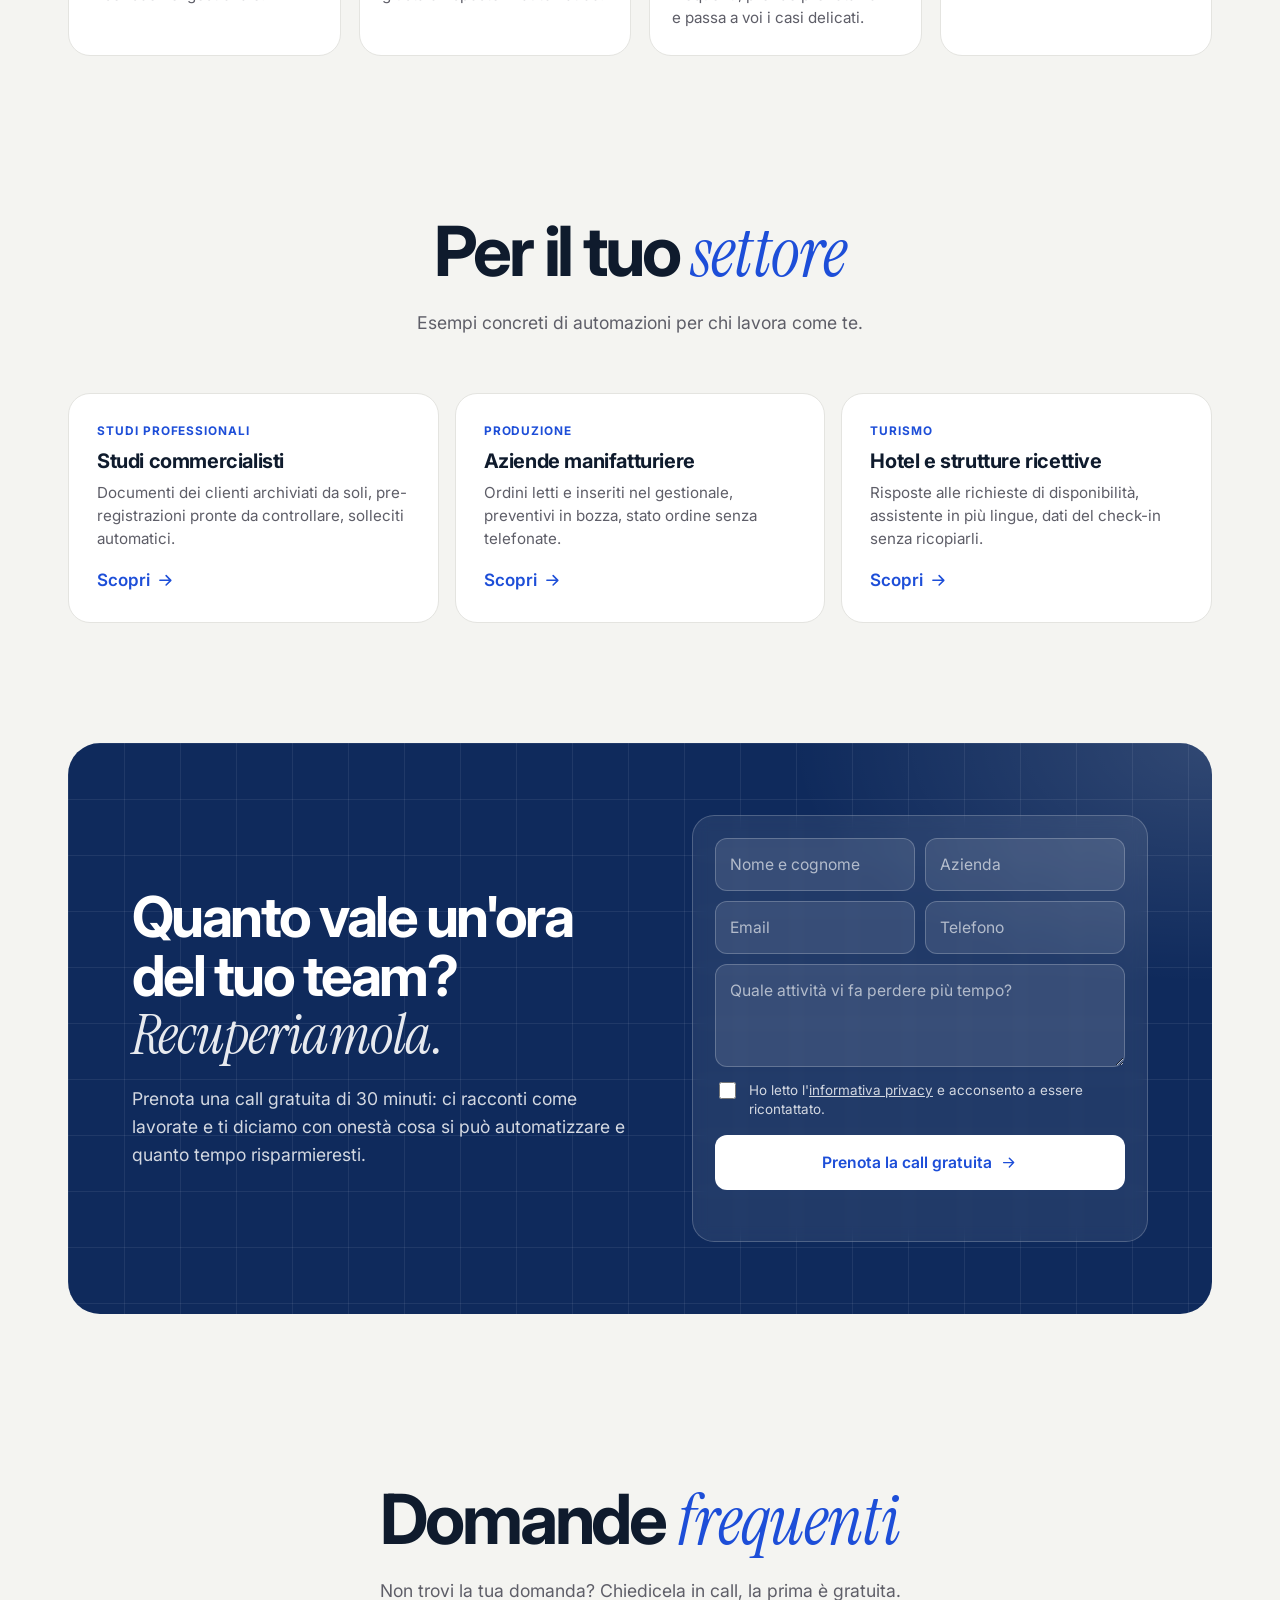
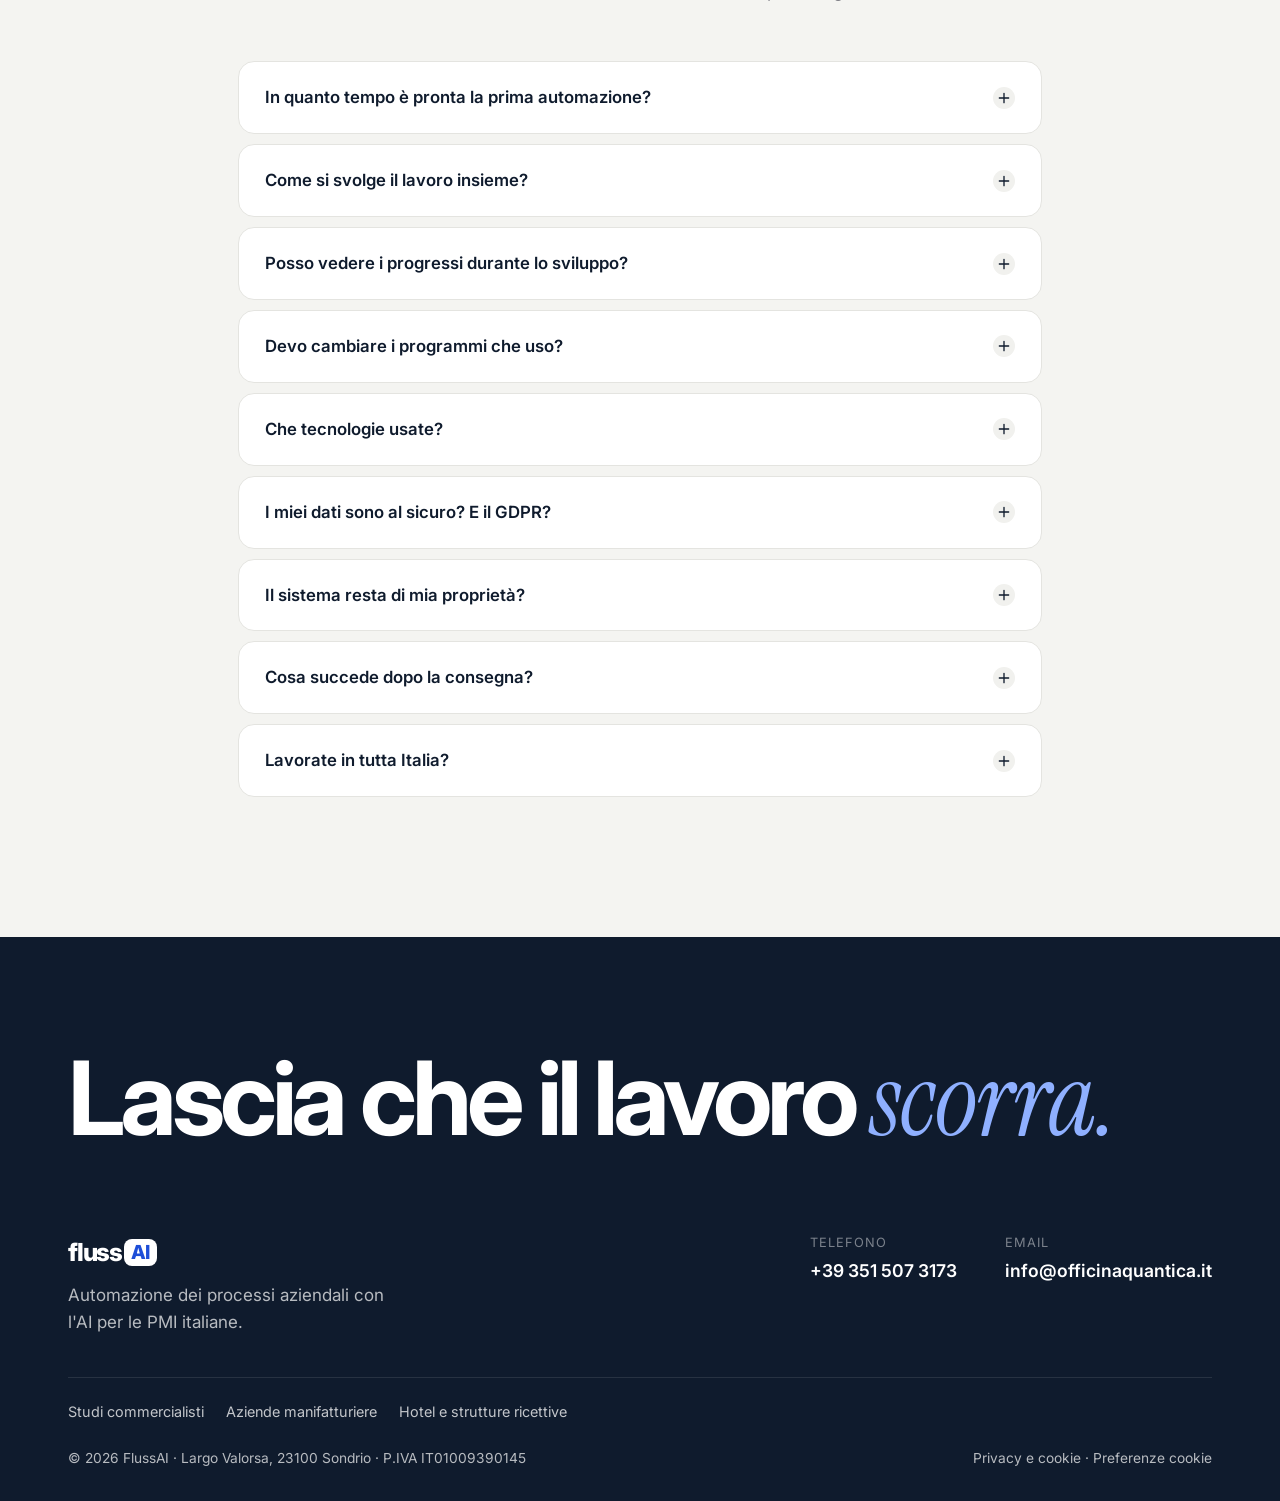
==== commit 7a85ccf1: "Tre pagine settore (studi commercialisti, aziende manifatturiere, hotel), sezione Per settore in hom" ====
--- a/index.html
+++ b/index.html
@@ -119,6 +119,7 @@
       <a href="#team">Chi siamo</a>
       <a href="#metodo">Come lavoriamo</a>
       <a href="#casi">Esempi</a>
+      <a href="#settori">Per settore</a>
       <a href="#faq">Domande frequenti</a>
       <a href="#prenota" class="menu__cta">Prenota una call gratuita <svg class="ic"><use href="#i-arrow"/></svg></a>
     </div>
@@ -381,6 +382,19 @@
       </div>
     </section>
 
+    <!-- SETTORI -->
+    <section class="sectors" id="settori">
+      <div class="wrap">
+        <h2 class="big-title fade">Per il tuo <em>settore</em></h2>
+        <p class="sub fade">Esempi concreti di automazioni per chi lavora come te.</p>
+        <div class="sectors__grid">
+          <a class="sector-card fade" href="/automazione-studi-commercialisti/"><span class="case__cat">Studi professionali</span><strong>Studi commercialisti</strong><p>Documenti dei clienti archiviati da soli, pre-registrazioni pronte da controllare, solleciti automatici.</p><span class="go">Scopri <svg class="ic"><use href="#i-arrow"/></svg></span></a>
+          <a class="sector-card fade" href="/automazione-aziende-manifatturiere/"><span class="case__cat">Produzione</span><strong>Aziende manifatturiere</strong><p>Ordini letti e inseriti nel gestionale, preventivi in bozza, stato ordine senza telefonate.</p><span class="go">Scopri <svg class="ic"><use href="#i-arrow"/></svg></span></a>
+          <a class="sector-card fade" href="/automazione-hotel/"><span class="case__cat">Turismo</span><strong>Hotel e strutture ricettive</strong><p>Risposte alle richieste di disponibilità, assistente in più lingue, dati del check-in senza ricopiarli.</p><span class="go">Scopri <svg class="ic"><use href="#i-arrow"/></svg></span></a>
+        </div>
+      </div>
+    </section>
+
     <!-- CTA -->
     <section class="cta-sec" id="prenota">
       <div class="wrap">
@@ -445,6 +459,7 @@
           <p><span>Email</span><a href="mailto:info@officinaquantica.it">info@officinaquantica.it</a></p>
         </div>
       </div>
+      <nav class="footer__links" aria-label="Settori"><a href="/automazione-studi-commercialisti/">Studi commercialisti</a> <a href="/automazione-aziende-manifatturiere/">Aziende manifatturiere</a> <a href="/automazione-hotel/">Hotel e strutture ricettive</a></nav>
       <div class="footer__bottom">
         <p>© <span id="year">2026</span> FlussAI · Largo Valorsa, 23100 Sondrio · P.IVA IT01009390145</p>
         <p><a href="/privacy.html">Privacy e cookie</a> · <a href="#" data-cookie-prefs>Preferenze cookie</a></p>
--- a/style.css
+++ b/style.css
@@ -392,3 +392,51 @@
 .cookie-banner__x:hover { background: var(--bg); color: var(--ink); }
 @media (max-width: 640px) { .cookie-banner { left: 16px; bottom: 16px; } }
 @media (prefers-reduced-motion: reduce) { .cookie-banner { animation: none; } }
+
+/* ---------- Pagine settore ---------- */
+.hero--sector { padding-bottom: 90px; }
+.crumbs { font-size: .86rem; color: var(--muted); margin-bottom: 18px; }
+.crumbs a { color: var(--muted); text-decoration: none; }
+.crumbs a:hover { color: var(--blue); }
+.flow { position: relative; display: grid; grid-template-columns: 1fr auto 1fr auto 1fr; align-items: center; gap: 14px; max-width: 980px; margin: 64px auto 0; text-align: left; }
+.flow__step { background: var(--card); border: 1px solid #ECECE8; border-radius: 18px; padding: 18px 20px; box-shadow: 0 1px 2px rgba(0,0,0,.05), 0 24px 48px -26px rgba(16,16,40,.28); }
+.flow__step small { display: block; font-size: .72rem; font-weight: 700; text-transform: uppercase; letter-spacing: .08em; color: var(--muted); margin-bottom: 6px; }
+.flow__step strong { display: block; font-size: 1rem; letter-spacing: -.01em; line-height: 1.35; }
+.flow__step--ai { background: var(--blue); border-color: var(--blue); color: #fff; }
+.flow__step--ai small { color: rgba(255,255,255,.75); }
+.flow__step--ok small { color: var(--green); }
+.flow__arrow { color: var(--blue); display: grid; place-items: center; }
+.flow__arrow .ic { width: 26px; height: 26px; }
+.keep { padding: 110px 0 40px; }
+.keep__grid { display: grid; grid-template-columns: repeat(2, 1fr); gap: 16px; max-width: 980px; margin: 0 auto; }
+.keep__item { display: flex; gap: 14px; align-items: flex-start; background: var(--card); border: 1px solid var(--line); border-radius: 18px; padding: 22px 24px; }
+.keep__item .ic { color: var(--blue); width: 24px; height: 24px; margin-top: 2px; }
+.keep__item strong { display: block; font-size: 1.05rem; letter-spacing: -.01em; margin-bottom: 4px; }
+.keep__item p { color: var(--muted); font-size: .97rem; line-height: 1.5; }
+.steps3 { display: grid; grid-template-columns: repeat(3, 1fr); gap: 16px; max-width: 980px; margin: 0 auto; padding: 0; list-style: none; counter-reset: s; }
+.steps3 li { background: var(--card); border: 1px solid var(--line); border-radius: 18px; padding: 26px 24px; counter-increment: s; }
+.steps3 li::before { content: counter(s); display: grid; place-items: center; width: 34px; height: 34px; border-radius: 50%; background: var(--blue); color: #fff; font-weight: 700; margin-bottom: 14px; }
+.steps3 strong { display: block; font-size: 1.1rem; margin-bottom: 6px; letter-spacing: -.01em; }
+.steps3 p { color: var(--muted); font-size: .97rem; line-height: 1.5; }
+.sectors { padding: 20px 0 120px; }
+.sectors__grid { display: grid; grid-template-columns: repeat(3, 1fr); gap: 16px; }
+.sector-card { display: flex; flex-direction: column; gap: 8px; background: var(--card); border: 1px solid var(--line); border-radius: var(--radius); padding: 28px; text-decoration: none; transition: transform .3s, box-shadow .3s, border-color .3s; }
+.sector-card:hover { transform: translateY(-4px); border-color: var(--blue); box-shadow: 0 30px 50px -30px rgba(16,16,40,.35); }
+.sector-card .case__cat { margin: 0; }
+.sector-card strong { font-size: 1.25rem; letter-spacing: -.02em; line-height: 1.25; }
+.sector-card p { color: var(--muted); font-size: .95rem; line-height: 1.5; }
+.sector-card span.go { margin-top: auto; padding-top: 8px; color: var(--blue); font-weight: 600; display: inline-flex; align-items: center; gap: 6px; }
+.footer__links { display: flex; gap: 8px 22px; flex-wrap: wrap; padding: 22px 0 0; font-size: .9rem; }
+.footer__links a { color: rgba(255,255,255,.75); text-decoration: none; }
+.footer__links a:hover { color: #fff; text-decoration: underline; }
+@media (max-width: 860px) {
+  .flow { grid-template-columns: 1fr; max-width: 420px; gap: 8px; }
+  .flow__arrow { transform: rotate(90deg); }
+  .keep__grid, .steps3, .sectors__grid { grid-template-columns: 1fr; }
+}
+@media (max-width: 640px) {
+  .hero--sector { padding-bottom: 64px; }
+  .flow { margin-top: 44px; }
+  .keep { padding-top: 80px; }
+  .sector-card { padding: 22px; }
+}
